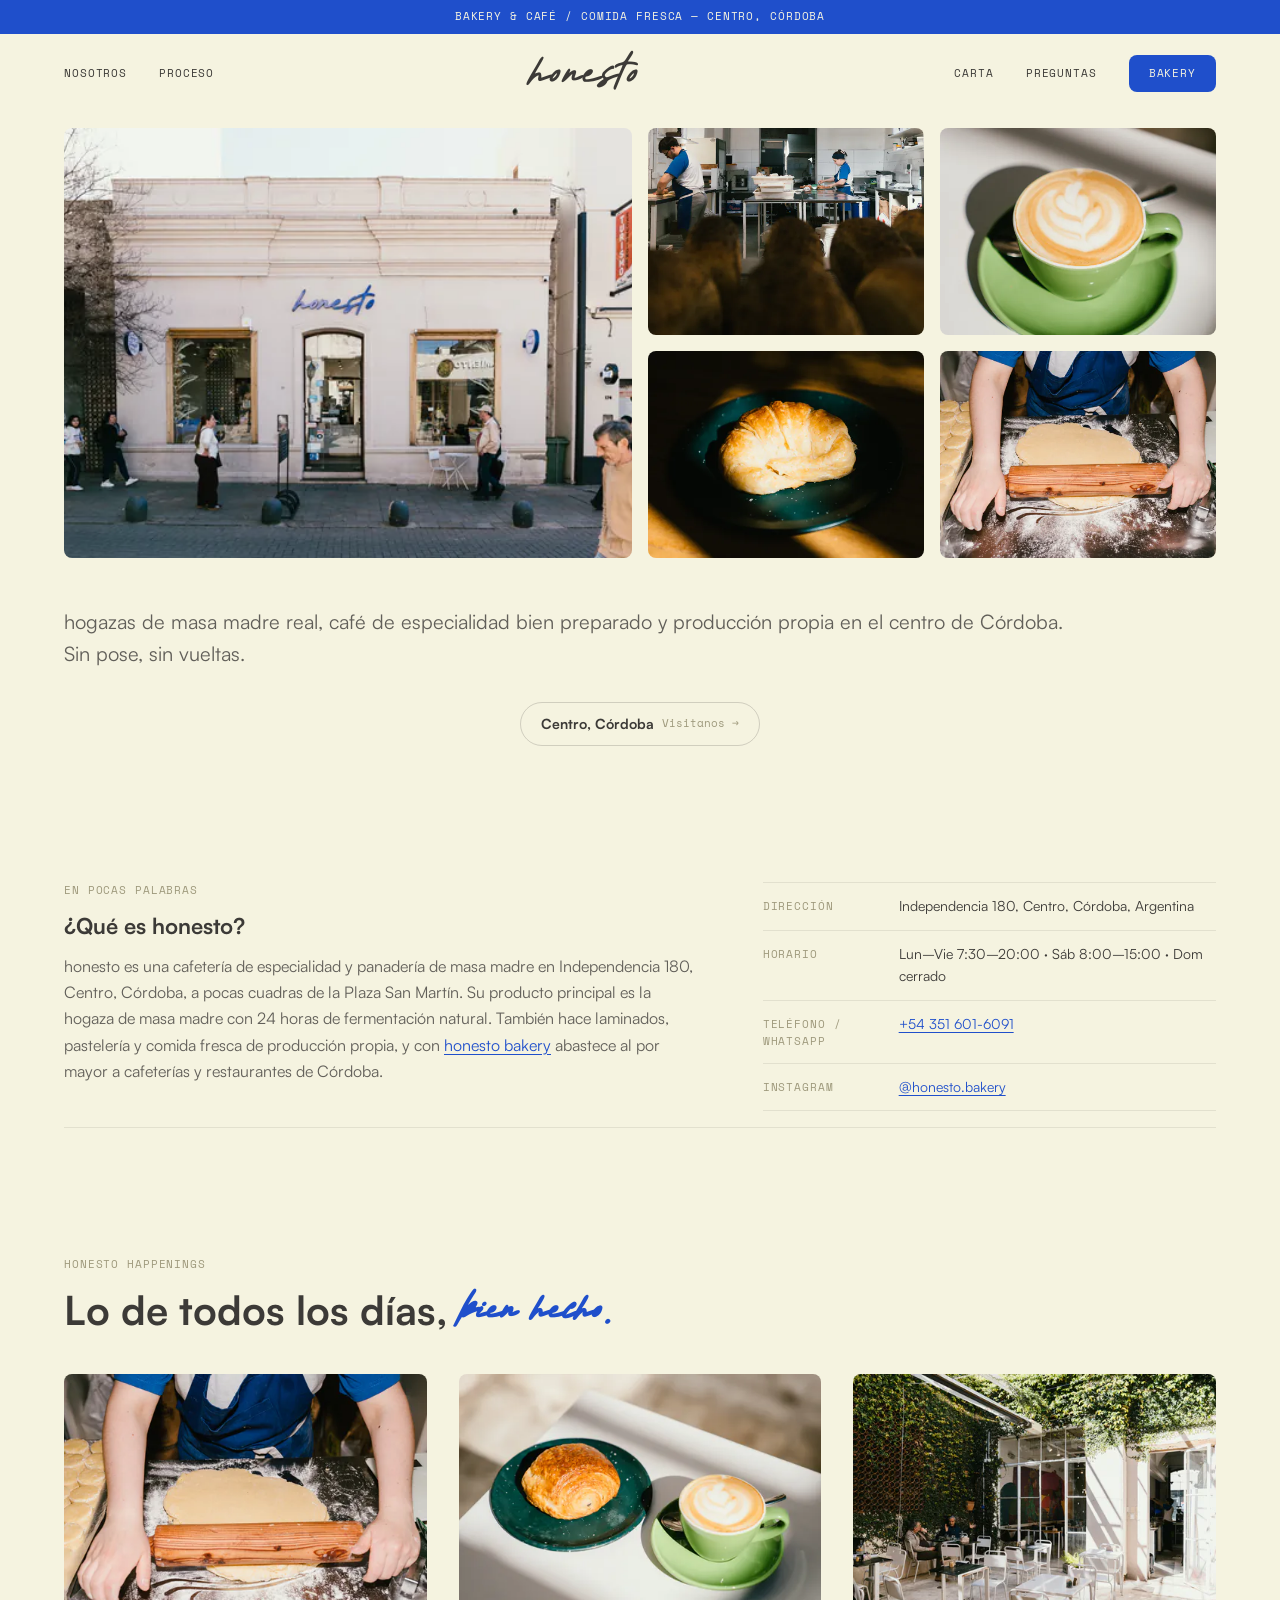
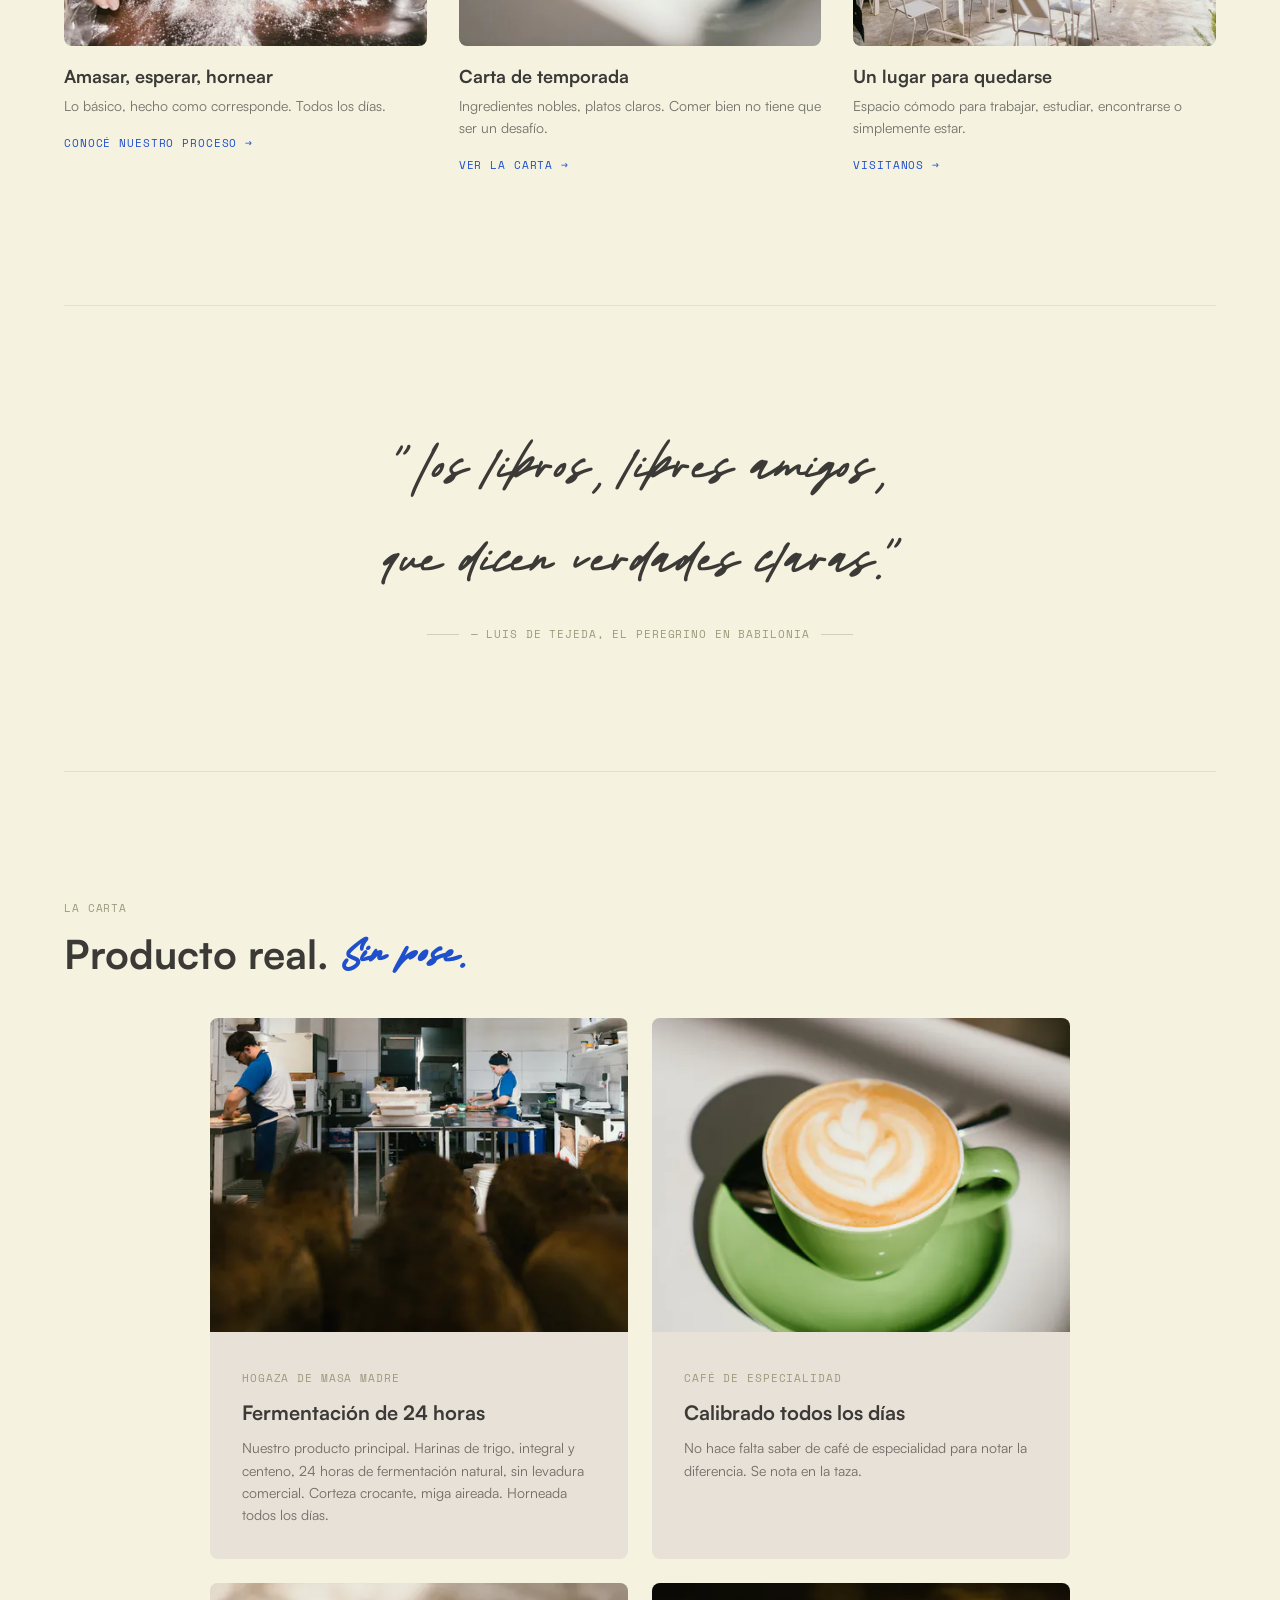
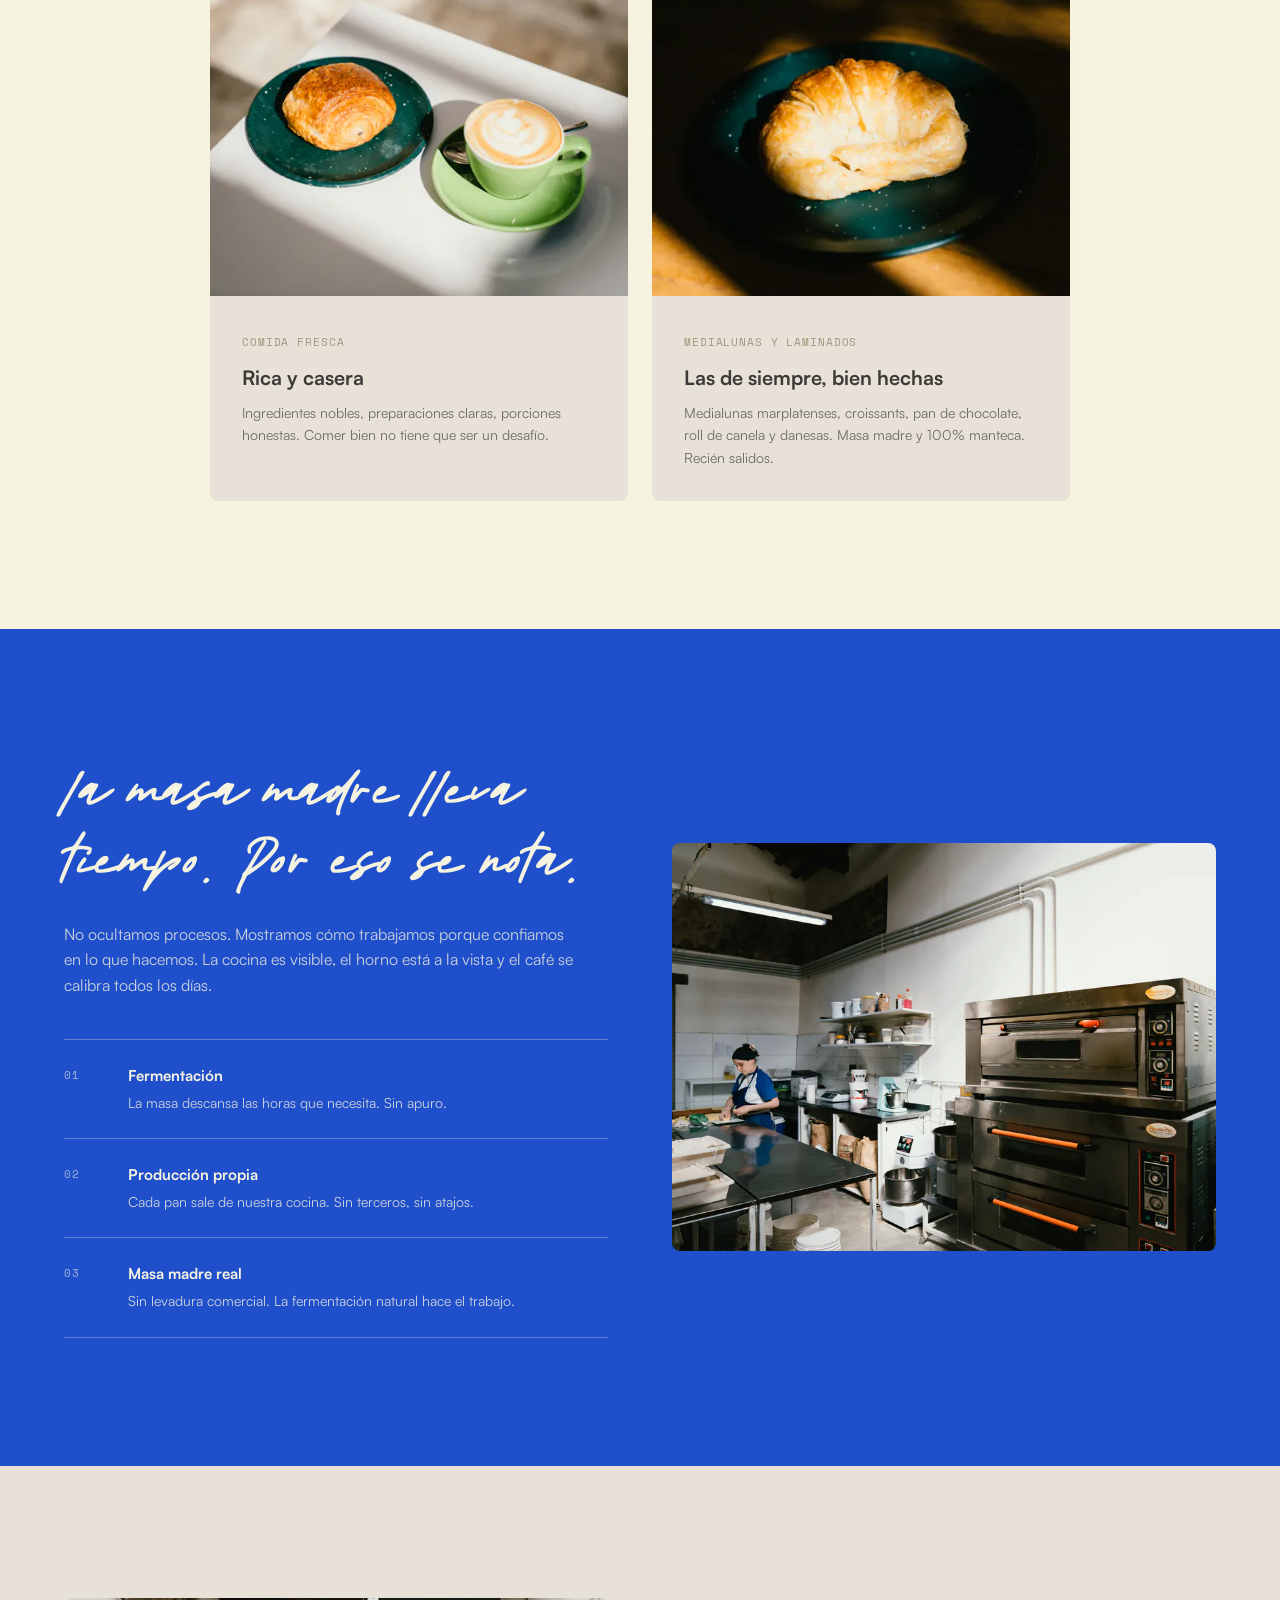
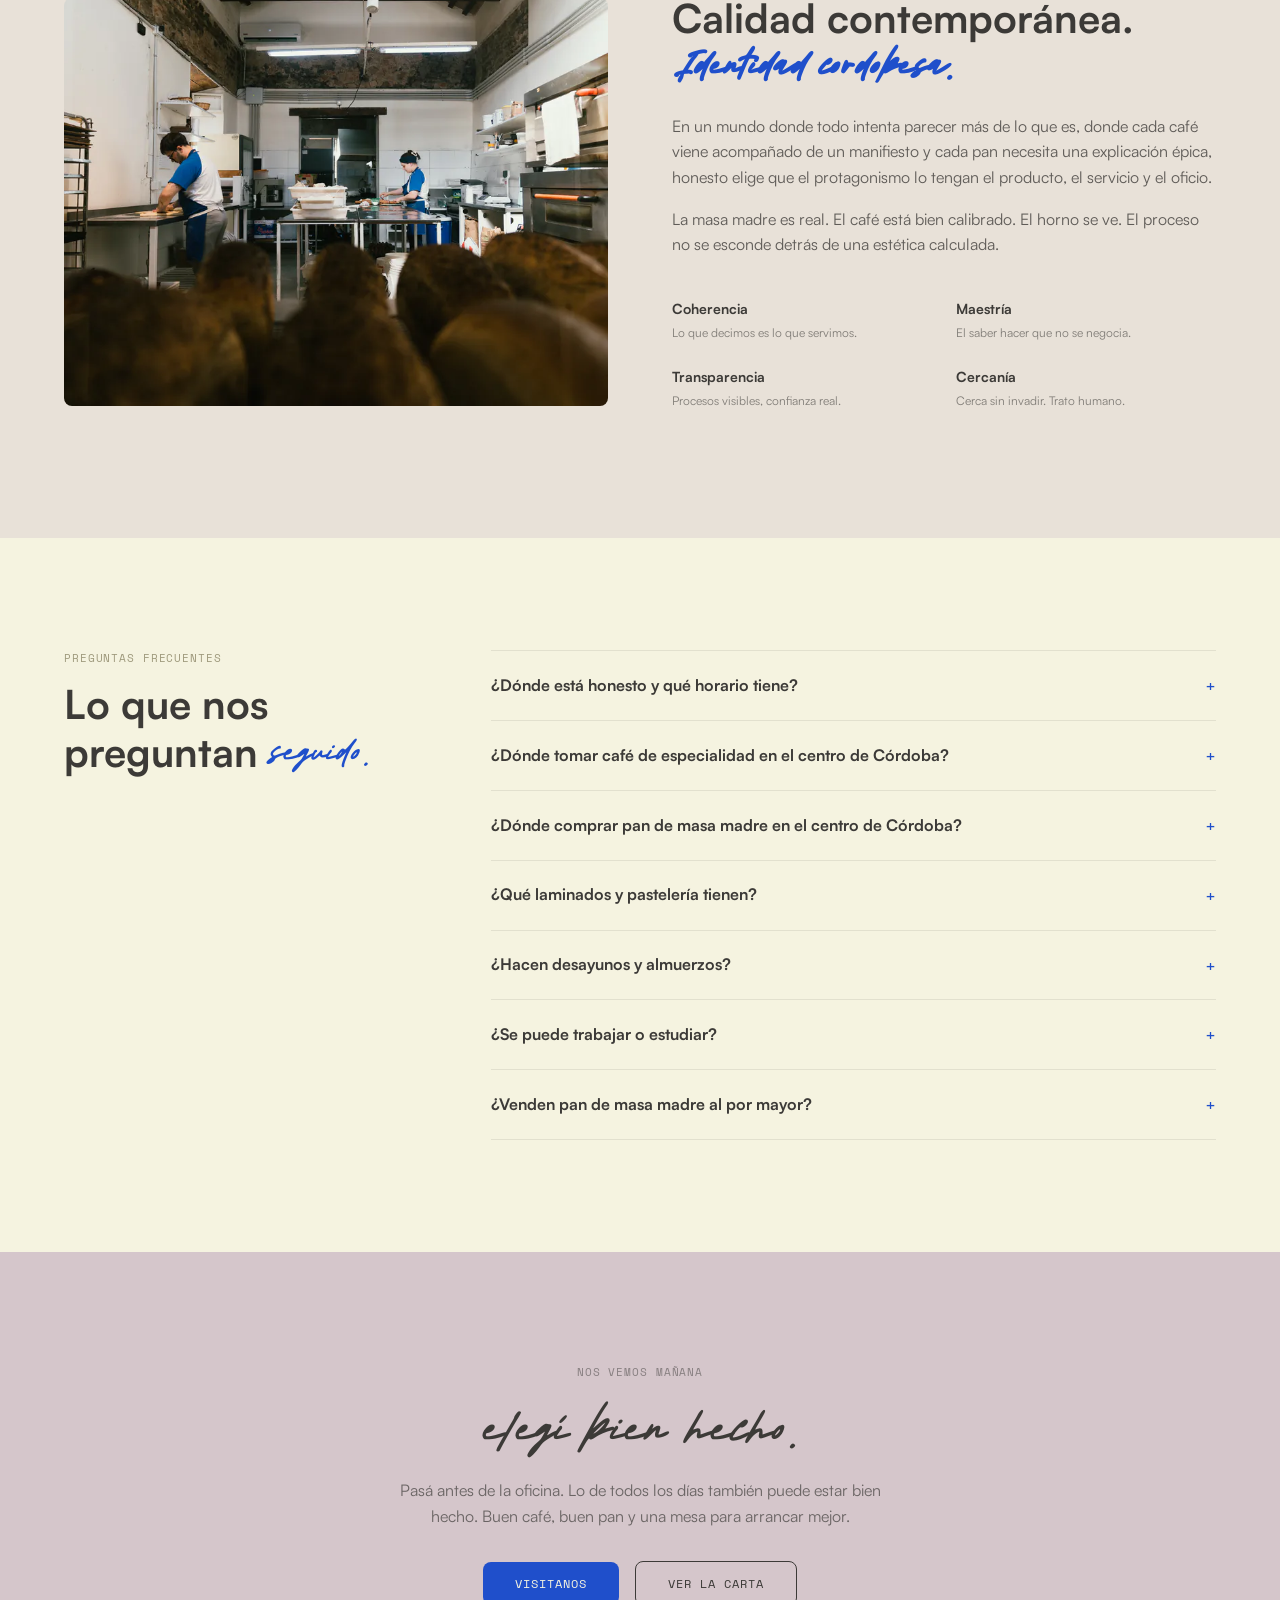
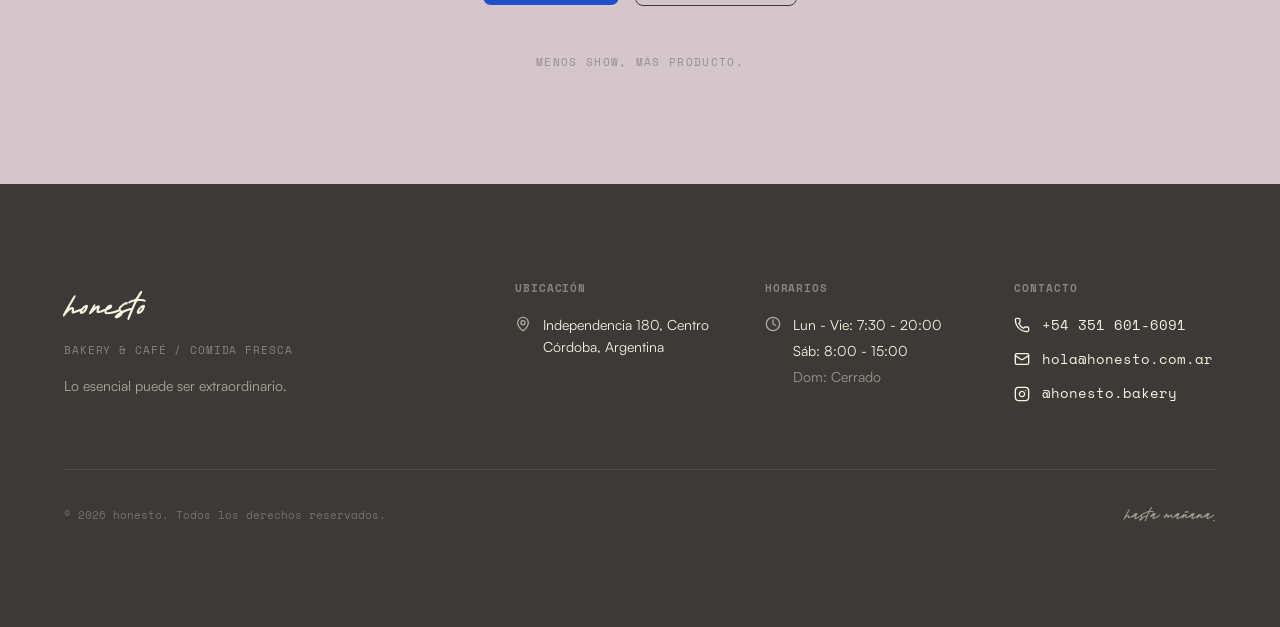
==== index.html @ be6db0b5 "Confirmed product facts: unproofed frozen items, whole budines, gluten note Frozen packs are describ" ====
<!DOCTYPE html>
<html lang="es-AR">
<head>
  <meta charset="utf-8">
  <meta name="viewport" content="width=device-width, initial-scale=1">
  <title>honesto | Café de especialidad y pan de masa madre — Centro, Córdoba</title>
  <meta name="description" content="Café de especialidad y hogazas de masa madre de 24 horas en Independencia 180, Centro, Córdoba. Laminados, pastelería, comida fresca. Lun–Vie 7:30–20, Sáb 8–15.">
  <meta name="robots" content="index, follow, max-image-preview:large, max-snippet:-1">
  <meta name="theme-color" content="#F4F2E7">
  <meta name="geo.region" content="AR-X">
  <meta name="geo.placename" content="Córdoba, Argentina">
  <meta name="geo.position" content="-31.4180;-64.1850">
  <meta name="ICBM" content="-31.4180, -64.1850">
  <link rel="canonical" href="https://honesto.com.ar/">

  <!-- Icons -->
  <link rel="icon" type="image/png" sizes="32x32" href="assets/icons/favicon-32.png">
  <link rel="icon" type="image/png" sizes="192x192" href="assets/icons/icon-192.png">
  <link rel="apple-touch-icon" sizes="180x180" href="assets/icons/apple-touch-icon.png">

  <!-- Open Graph -->
  <meta property="og:type" content="website">
  <meta property="og:title" content="honesto | Café de especialidad y pan de masa madre — Centro, Córdoba">
  <meta property="og:description" content="Café de especialidad y hogazas de masa madre en Independencia 180, centro de Córdoba. Producción propia, sin pose.">
  <meta property="og:url" content="https://honesto.com.ar/">
  <meta property="og:image" content="https://honesto.com.ar/assets/images/og-honesto.jpg">
  <meta property="og:image:width" content="1200">
  <meta property="og:image:height" content="630">
  <meta property="og:image:alt" content="Fachada de honesto en Independencia 180, centro de Córdoba">
  <meta property="og:locale" content="es_AR">
  <meta property="og:site_name" content="honesto">

  <!-- Twitter Card -->
  <meta name="twitter:card" content="summary_large_image">
  <meta name="twitter:title" content="honesto | Café de especialidad y pan de masa madre — Centro, Córdoba">
  <meta name="twitter:description" content="Café de especialidad y hogazas de masa madre en Independencia 180, centro de Córdoba. Producción propia, sin pose.">
  <meta name="twitter:image" content="https://honesto.com.ar/assets/images/og-honesto.jpg">

  <!-- Schema.org: Bakery + WebSite + FAQPage (SEO / GEO) -->
  <script type="application/ld+json">
  {
    "@context": "https://schema.org",
    "@graph": [
      {
        "@type": [
          "Bakery",
          "CafeOrCoffeeShop"
        ],
        "@id": "https://honesto.com.ar/#negocio",
        "name": "honesto",
        "alternateName": [
          "honesto bakery & café",
          "honesto bakery",
          "Honesto Obrador"
        ],
        "slogan": "Lo esencial puede ser extraordinario.",
        "description": "Café de especialidad y panadería de masa madre en el centro de Córdoba, Argentina. Hogazas con 24 horas de fermentación natural sin levadura comercial, café calibrado todos los días, laminados, pastelería y comida fresca de producción propia. Cocina y horno a la vista. Venta mayorista B2B para cafeterías y restaurantes a través de honesto bakery.",
        "url": "https://honesto.com.ar/",
        "email": "hola@honesto.com.ar",
        "telephone": "+543516016091",
        "logo": "https://honesto.com.ar/assets/logo/logo-full-dark.png",
        "image": [
          "https://honesto.com.ar/assets/images/og-honesto.jpg",
          "https://honesto.com.ar/assets/images/fachada-4x3.jpg",
          "https://honesto.com.ar/assets/images/fachada-1x1.jpg",
          "https://honesto.com.ar/assets/images/hogaza-1600.webp",
          "https://honesto.com.ar/assets/images/cafe-1600.webp"
        ],
        "address": {
          "@type": "PostalAddress",
          "streetAddress": "Independencia 180",
          "addressLocality": "Córdoba",
          "addressRegion": "Córdoba",
          "postalCode": "X5000",
          "addressCountry": "AR"
        },
        "geo": {
          "@type": "GeoCoordinates",
          "latitude": -31.41797,
          "longitude": -64.185
        },
        "hasMap": "https://www.google.com/maps/search/?api=1&query=Independencia+180%2C+C%C3%B3rdoba%2C+Argentina",
        "openingHoursSpecification": [
          {
            "@type": "OpeningHoursSpecification",
            "dayOfWeek": [
              "Monday",
              "Tuesday",
              "Wednesday",
              "Thursday",
              "Friday"
            ],
            "opens": "07:30",
            "closes": "20:00"
          },
          {
            "@type": "OpeningHoursSpecification",
            "dayOfWeek": "Saturday",
            "opens": "08:00",
            "closes": "15:00"
          }
        ],
        "servesCuisine": [
          "Café de especialidad",
          "Pan de masa madre",
          "Laminados y pastelería",
          "Desayunos y almuerzos"
        ],
        "priceRange": "$$",
        "currenciesAccepted": "ARS",
        "areaServed": {
          "@type": "City",
          "name": "Córdoba",
          "sameAs": "https://es.wikipedia.org/wiki/C%C3%B3rdoba_(Argentina)"
        },
        "knowsAbout": [
          "Hogaza de masa madre",
          "Fermentación natural de 24 horas",
          "Café de especialidad",
          "Laminados de manteca",
          "Croissants y medialunas congelados para hornear",
          "Panadería artesanal",
          "Venta mayorista para cafeterías"
        ],
        "hasMenu": {
          "@type": "Menu",
          "@id": "https://honesto.com.ar/#carta",
          "name": "Carta de honesto",
          "inLanguage": "es-AR",
          "hasMenuSection": [
            {
              "@type": "MenuSection",
              "name": "Panadería de masa madre",
              "hasMenuItem": [
                {
                  "@type": "MenuItem",
                  "name": "Hogaza de masa madre",
                  "description": "Nuestro producto principal. Pan 100% masa madre con harinas de trigo, integral y centeno, 24 horas de fermentación natural, sin levadura comercial. Corteza crocante, miga aireada. Pieza de 1 kg aproximado."
                },
                {
                  "@type": "MenuItem",
                  "name": "Pan de molde de masa madre",
                  "description": "Blanco o semillado con mix de semillas y avena. Harinas de trigo e integral, miga suave. Pieza de 1 kg aproximado."
                },
                {
                  "@type": "MenuItem",
                  "name": "Baguetín",
                  "description": "Pan de masa madre de 400 g, corteza crocante y miga tierna."
                }
              ]
            },
            {
              "@type": "MenuSection",
              "name": "Laminados de manteca",
              "hasMenuItem": [
                {
                  "@type": "MenuItem",
                  "name": "Medialunas",
                  "description": "Medialunas de manteca y masa madre estilo marplatense, recién salidas."
                },
                {
                  "@type": "MenuItem",
                  "name": "Croissant",
                  "description": "Laminado estilo francés de masa madre y 100% manteca."
                },
                {
                  "@type": "MenuItem",
                  "name": "Pan de chocolate",
                  "description": "Masa hojaldrada de masa madre rellena de chocolate semiamargo."
                },
                {
                  "@type": "MenuItem",
                  "name": "Roll de canela, danesas y pepa de membrillo",
                  "description": "Roll de manteca de canela y azúcar morena; danesa con pastelera o con crumble de manzana; pepa de membrillo en masa laminada."
                }
              ]
            },
            {
              "@type": "MenuSection",
              "name": "Pastelería",
              "hasMenuItem": [
                {
                  "@type": "MenuItem",
                  "name": "Alfajor de chocolate y frutos rojos",
                  "description": "Bañado en chocolate, relleno de dulce de leche con corazón de frutos rojos."
                },
                {
                  "@type": "MenuItem",
                  "name": "Budines",
                  "description": "Zanahoria, limón con frutos rojos, banana y chocolate."
                },
                {
                  "@type": "MenuItem",
                  "name": "Cookies",
                  "description": "Avena, naranja y almendras (receta sin gluten, posible contaminación cruzada) y clásica con chips de chocolate."
                }
              ]
            },
            {
              "@type": "MenuSection",
              "name": "Café de especialidad",
              "hasMenuItem": [
                {
                  "@type": "MenuItem",
                  "name": "Café de especialidad",
                  "description": "Calibrado todos los días para que salga igual de bien en cada taza."
                }
              ]
            },
            {
              "@type": "MenuSection",
              "name": "Comida fresca",
              "hasMenuItem": [
                {
                  "@type": "MenuItem",
                  "name": "Desayunos y almuerzos",
                  "description": "Ingredientes nobles, preparaciones claras, porciones honestas. Producción propia."
                }
              ]
            }
          ]
        },
        "makesOffer": {
          "@type": "Offer",
          "@id": "https://honesto.com.ar/bakery.html#oferta",
          "name": "Venta mayorista B2B: pan de masa madre, laminados, pastelería y congelados para cafeterías",
          "description": "honesto bakery (Honesto Obrador) abastece a cafeterías, restaurantes, hoteles y tiendas de Córdoba con hogazas y panes de molde de masa madre, laminados de manteca, pastelería y piezas congeladas sin fermentar para leudar y hornear en el negocio, en packs de 10. Carta con precios en menu.fu.do/independencia180/qr-menu.",
          "url": "https://honesto.com.ar/bakery.html",
          "availability": "https://schema.org/InStock",
          "businessFunction": "http://purl.org/goodrelations/v1#Sell",
          "eligibleCustomerType": "http://purl.org/goodrelations/v1#Business",
          "areaServed": {
            "@type": "City",
            "name": "Córdoba"
          }
        },
        "contactPoint": [
          {
            "@type": "ContactPoint",
            "telephone": "+543516016091",
            "contactType": "customer service",
            "availableLanguage": "es"
          },
          {
            "@type": "ContactPoint",
            "telephone": "+543516016091",
            "contactType": "sales",
            "name": "honesto bakery — pedidos mayoristas",
            "url": "https://honesto.com.ar/bakery.html",
            "availableLanguage": "es"
          }
        ],
        "sameAs": [
          "https://instagram.com/honesto.bakery"
        ],
        "menu": "https://honesto.com.ar/#carta",
        "department": {
          "@type": "Bakery",
          "@id": "https://honesto.com.ar/bakery.html#unidad",
          "name": "honesto bakery",
          "alternateName": [
            "honesto bakery mayorista",
            "Honesto Obrador"
          ],
          "description": "Unidad de producción mayorista B2B de honesto: hogazas de masa madre, laminados de manteca y pastelería para cafeterías, restaurantes, hoteles y tiendas de Córdoba.",
          "url": "https://honesto.com.ar/bakery.html",
          "telephone": "+543516016091",
          "email": "hola@honesto.com.ar",
          "address": {
            "@type": "PostalAddress",
            "streetAddress": "Independencia 180",
            "addressLocality": "Córdoba",
            "addressRegion": "Córdoba",
            "postalCode": "X5000",
            "addressCountry": "AR"
          },
          "parentOrganization": {
            "@id": "https://honesto.com.ar/#negocio"
          },
          "menu": "https://menu.fu.do/independencia180/qr-menu"
        }
      },
      {
        "@type": "WebSite",
        "@id": "https://honesto.com.ar/#sitio",
        "url": "https://honesto.com.ar/",
        "name": "honesto",
        "inLanguage": "es-AR",
        "publisher": {
          "@id": "https://honesto.com.ar/#negocio"
        }
      },
      {
        "@type": "WebPage",
        "@id": "https://honesto.com.ar/#pagina",
        "url": "https://honesto.com.ar/",
        "name": "honesto | Café de especialidad y pan de masa madre — Centro, Córdoba",
        "isPartOf": {
          "@id": "https://honesto.com.ar/#sitio"
        },
        "about": {
          "@id": "https://honesto.com.ar/#negocio"
        },
        "inLanguage": "es-AR",
        "primaryImageOfPage": "https://honesto.com.ar/assets/images/fachada-1600.webp",
        "description": "Café de especialidad y hogazas de masa madre de 24 horas en Independencia 180, Centro, Córdoba. Laminados, pastelería, comida fresca. Lun–Vie 7:30–20, Sáb 8–15.",
        "keywords": "café de especialidad Córdoba centro, pan de masa madre Córdoba, hogaza de masa madre, panadería artesanal centro de Córdoba, cafetería Independencia 180, desayuno centro Córdoba, panadería mayorista Córdoba",
        "speakable": {
          "@type": "SpeakableSpecification",
          "cssSelector": [
            ".resumen__text",
            ".hero-mosaic__text h1",
            ".faq__list"
          ]
        },
        "dateModified": "2026-09-18"
      },
      {
        "@type": "FAQPage",
        "@id": "https://honesto.com.ar/#preguntas",
        "isPartOf": {
          "@id": "https://honesto.com.ar/#pagina"
        },
        "mainEntity": [
          {
            "@type": "Question",
            "name": "¿Dónde está honesto y qué horario tiene?",
            "acceptedAnswer": {
              "@type": "Answer",
              "text": "honesto está en Independencia 180, Centro, Córdoba, Argentina, a pocas cuadras de la Plaza San Martín. Abre de lunes a viernes de 7:30 a 20:00 y los sábados de 8:00 a 15:00. Los domingos está cerrado. Teléfono: +54 351 601-6091."
            }
          },
          {
            "@type": "Question",
            "name": "¿Dónde tomar café de especialidad en el centro de Córdoba?",
            "acceptedAnswer": {
              "@type": "Answer",
              "text": "En honesto, Independencia 180. Trabajamos con café de especialidad y lo calibramos todos los días para que salga igual de bien en cada taza. No hace falta saber de café para notar la diferencia."
            }
          },
          {
            "@type": "Question",
            "name": "¿Dónde comprar pan de masa madre en el centro de Córdoba?",
            "acceptedAnswer": {
              "@type": "Answer",
              "text": "En honesto, Independencia 180. Nuestro producto principal es la hogaza de masa madre: 24 horas de fermentación natural, sin levadura comercial, horneada todos los días en el local. Corteza firme, miga abierta y sabor real."
            }
          },
          {
            "@type": "Question",
            "name": "¿Qué laminados y pastelería tienen?",
            "acceptedAnswer": {
              "@type": "Answer",
              "text": "Medialunas de manteca estilo marplatense, croissants, pan de chocolate, roll de canela, danesas con pastelera o crumble de manzana y pepa de membrillo, todo laminado con masa madre y 100% manteca. En pastelería: alfajor de chocolate y frutos rojos, budines de zanahoria, limón y frutos rojos o banana y chocolate, y cookies (una de avena y naranja con receta sin gluten, con posible contaminación cruzada, no apta para celíacos). Todo de producción propia, horneado el mismo día."
            }
          },
          {
            "@type": "Question",
            "name": "¿Hacen desayunos y almuerzos?",
            "acceptedAnswer": {
              "@type": "Answer",
              "text": "Sí. honesto abre a las 7:30 de lunes a viernes con medialunas recién horneadas, pan de masa madre y café de especialidad. Al mediodía hay comida fresca de producción propia, para comer ahí o llevar."
            }
          },
          {
            "@type": "Question",
            "name": "¿Se puede trabajar o estudiar en honesto?",
            "acceptedAnswer": {
              "@type": "Answer",
              "text": "Sí. Es un espacio cómodo y luminoso en el centro de Córdoba, pensado para quedarse: trabajar, estudiar, reunirse o simplemente estar un rato."
            }
          },
          {
            "@type": "Question",
            "name": "¿Venden pan de masa madre al por mayor para cafeterías y restaurantes?",
            "acceptedAnswer": {
              "@type": "Answer",
              "text": "Sí. honesto bakery es la unidad mayorista de honesto: hogazas y panes de molde de masa madre, laminados de manteca, pastelería y congelados para hornear en packs de 10, para cafeterías, restaurantes, hoteles y tiendas de Córdoba. Carta con precios en menu.fu.do/independencia180/qr-menu; pedidos por WhatsApp al +54 351 601-6091 o registrando el negocio en honesto.com.ar/bakery.html."
            }
          }
        ]
      }
    ]
  }
  </script>

  <link rel="preload" as="image" href="assets/images/fachada-1200.webp" imagesrcset="assets/images/fachada-480.webp 480w, assets/images/fachada-800.webp 800w, assets/images/fachada-1200.webp 1200w, assets/images/fachada-1600.webp 1600w" imagesizes="(min-width: 1024px) 576px, (min-width: 768px) 50vw, calc(100vw - 48px)" type="image/webp">
  <link rel="stylesheet" href="css/main.css">
</head>
<body>

<a class="skip-link" href="#main">Ir al contenido</a>

<!-- HEADER -->
<header class="lp-header">
  <div class="topbar">
    <p>Bakery &amp; Café / Comida Fresca — Centro, Córdoba</p>
  </div>
  <nav class="mainnav" aria-label="Navegación principal">
    <div class="mainnav__links">
      <a href="#nosotros">Nosotros</a>
      <a href="#proceso">Proceso</a>
    </div>
    <a class="mainnav__brand" href="/">honesto</a>
    <div class="mainnav__links">
      <a href="#carta">Carta</a>
      <a href="#preguntas">Preguntas</a>
      <a class="mainnav__cta" href="bakery.html">Bakery</a>
    </div>
    <button class="mainnav__toggle" aria-label="Abrir menú" aria-expanded="false" aria-controls="mobile-menu">
      <svg xmlns="http://www.w3.org/2000/svg" width="24" height="24" viewBox="0 0 24 24" fill="none" stroke="currentColor" stroke-width="2" stroke-linecap="round" stroke-linejoin="round" aria-hidden="true">
        <path d="M4 5h16"/><path d="M4 12h16"/><path d="M4 19h16"/>
      </svg>
    </button>
  </nav>
  <nav class="mobile-menu" id="mobile-menu" aria-label="Menú móvil">
    <a href="#nosotros">Nosotros</a>
    <a href="#proceso">Proceso</a>
    <a href="#carta">Carta</a>
    <a href="#preguntas">Preguntas</a>
    <a href="bakery.html">Bakery</a>
  </nav>
</header>

<!-- MAIN -->
<main id="main">

  <!-- HERO -->
  <section class="hero-mosaic">
    <div class="hero-mosaic__inner">
      <div class="hero-mosaic__grid">
        <div class="hero-mosaic__main">
          <img src="assets/images/fachada-1200.webp" srcset="assets/images/fachada-480.webp 480w, assets/images/fachada-800.webp 800w, assets/images/fachada-1200.webp 1200w, assets/images/fachada-1600.webp 1600w" sizes="(min-width: 1024px) 576px, (min-width: 768px) 50vw, calc(100vw - 48px)" alt="Fachada de honesto en Independencia 180, centro de Córdoba: casona con el cartel pintado y gente pasando por la vereda" width="1200" height="900" fetchpriority="high">
        </div>
        <div class="hero-mosaic__cell">
          <img src="assets/images/hogaza-800.webp" srcset="assets/images/hogaza-480.webp 480w, assets/images/hogaza-800.webp 800w, assets/images/hogaza-1200.webp 1200w, assets/images/hogaza-1600.webp 1600w" sizes="(min-width: 1024px) 272px, (min-width: 768px) 25vw, 50vw" alt="Hogazas de masa madre recién horneadas en el carro, con el equipo trabajando al fondo" width="800" height="600" loading="lazy" decoding="async">
        </div>
        <div class="hero-mosaic__cell">
          <img src="assets/images/cafe-800.webp" srcset="assets/images/cafe-480.webp 480w, assets/images/cafe-800.webp 800w, assets/images/cafe-1200.webp 1200w, assets/images/cafe-1600.webp 1600w" sizes="(min-width: 1024px) 272px, (min-width: 768px) 25vw, 50vw" alt="Café de especialidad con leche y arte latte en taza verde" width="800" height="600" loading="lazy" decoding="async">
        </div>
        <div class="hero-mosaic__cell">
          <img src="assets/images/medialuna-800.webp" srcset="assets/images/medialuna-480.webp 480w, assets/images/medialuna-800.webp 800w, assets/images/medialuna-1200.webp 1200w, assets/images/medialuna-1600.webp 1600w" sizes="(min-width: 1024px) 272px, (min-width: 768px) 25vw, 50vw" alt="Medialuna hojaldrada en plato, con luz natural de la mañana" width="800" height="600" loading="lazy" decoding="async">
        </div>
        <div class="hero-mosaic__cell">
          <img src="assets/images/manos-800.webp" srcset="assets/images/manos-480.webp 480w, assets/images/manos-800.webp 800w, assets/images/manos-1200.webp 1200w, assets/images/manos-1600.webp 1600w" sizes="(min-width: 1024px) 272px, (min-width: 768px) 25vw, 50vw" alt="Manos estirando masa con palo de amasar sobre la mesada enharinada" width="800" height="600" loading="lazy" decoding="async">
        </div>
      </div>
      <div class="hero-mosaic__text">
        <h1>hogazas de masa madre real, café de especialidad bien preparado y producción propia en el centro de Córdoba. Sin pose, sin vueltas.</h1>
      </div>
      <div class="hero-mosaic__cta">
        <a href="#contacto">
          <span class="cta-label">Centro, Córdoba</span>
          <span class="cta-sub">Visitanos →</span>
        </a>
      </div>
    </div>
  </section>

  <!-- EN POCAS PALABRAS (resumen extraíble) -->
  <section class="resumen" id="resumen" aria-labelledby="resumen-title">
    <div class="resumen__inner">
      <div>
        <p class="section-eyebrow">En pocas palabras</p>
        <h2 class="resumen__title" id="resumen-title">¿Qué es honesto?</h2>
        <p class="resumen__text">honesto es una cafetería de especialidad y panadería de masa madre en Independencia 180, Centro, Córdoba, a pocas cuadras de la Plaza San Martín. Su producto principal es la hogaza de masa madre con 24 horas de fermentación natural. También hace laminados, pastelería y comida fresca de producción propia, y con <a href="bakery.html">honesto bakery</a> abastece al por mayor a cafeterías y restaurantes de Córdoba.</p>
      </div>
      <dl class="resumen__facts">
        <div><dt>Dirección</dt><dd>Independencia 180, Centro, Córdoba, Argentina</dd></div>
        <div><dt>Horario</dt><dd>Lun–Vie 7:30–20:00 · Sáb 8:00–15:00 · Dom cerrado</dd></div>
        <div><dt>Teléfono / WhatsApp</dt><dd><a href="tel:+543516016091">+54 351 601-6091</a></dd></div>
        <div><dt>Instagram</dt><dd><a href="https://instagram.com/honesto.bakery" target="_blank" rel="noopener noreferrer">@honesto.bakery</a></dd></div>
      </dl>
    </div>
  </section>

  <!-- DIVIDER -->
  <div class="section-divider"><div class="section-divider__line"></div></div>

  <!-- HAPPENINGS -->
  <section class="happenings">
    <div class="happenings__inner">
      <p class="section-eyebrow">Honesto happenings</p>
      <h2 class="happenings__title">Lo de todos los días, <em>bien hecho.</em></h2>
      <div class="happenings__grid">
        <a class="hap-card" href="#proceso">
          <div class="hap-card__image">
            <img src="assets/images/manos-800.webp" srcset="assets/images/manos-480.webp 480w, assets/images/manos-800.webp 800w, assets/images/manos-1200.webp 1200w, assets/images/manos-1600.webp 1600w" sizes="(min-width: 1024px) 373px, (min-width: 768px) 33vw, calc(100vw - 48px)" alt="Panadera estirando masa con palo de amasar en la cocina de honesto" width="800" height="600" loading="lazy" decoding="async">
          </div>
          <div class="hap-card__body">
            <h3 class="hap-card__title">Amasar, esperar, hornear</h3>
            <p class="hap-card__desc">Lo básico, hecho como corresponde. Todos los días.</p>
            <span class="hap-card__link">Conocé nuestro proceso →</span>
          </div>
        </a>
        <a class="hap-card" href="#carta">
          <div class="hap-card__image">
            <img src="assets/images/desayuno-800.webp" srcset="assets/images/desayuno-480.webp 480w, assets/images/desayuno-800.webp 800w, assets/images/desayuno-1200.webp 1200w, assets/images/desayuno-1600.webp 1600w" sizes="(min-width: 1024px) 373px, (min-width: 768px) 33vw, calc(100vw - 48px)" alt="Medialuna de chocolate y café con leche en la mesa, desayuno en honesto" width="800" height="600" loading="lazy" decoding="async">
          </div>
          <div class="hap-card__body">
            <h3 class="hap-card__title">Carta de temporada</h3>
            <p class="hap-card__desc">Ingredientes nobles, platos claros. Comer bien no tiene que ser un desafío.</p>
            <span class="hap-card__link">Ver la carta →</span>
          </div>
        </a>
        <a class="hap-card" href="#contacto">
          <div class="hap-card__image">
            <img src="assets/images/patio-800.webp" srcset="assets/images/patio-480.webp 480w, assets/images/patio-800.webp 800w, assets/images/patio-1200.webp 1200w, assets/images/patio-1600.webp 1600w" sizes="(min-width: 1024px) 373px, (min-width: 768px) 33vw, calc(100vw - 48px)" alt="Patio de honesto con mesas blancas, plantas y clientes conversando" width="800" height="600" loading="lazy" decoding="async">
          </div>
          <div class="hap-card__body">
            <h3 class="hap-card__title">Un lugar para quedarse</h3>
            <p class="hap-card__desc">Espacio cómodo para trabajar, estudiar, encontrarse o simplemente estar.</p>
            <span class="hap-card__link">Visitanos →</span>
          </div>
        </a>
      </div>
    </div>
  </section>

  <!-- DIVIDER -->
  <div class="section-divider"><div class="section-divider__line"></div></div>

  <!-- QUOTE -->
  <section class="quote-section">
    <div class="quote-section__inner">
      <blockquote>
        <p>"Los libros, libres amigos,</p><br><p>que dicen verdades claras.”</p>
      </blockquote>
      <div class="quote-section__meta">
        <div class="quote-section__line"></div>
        <span class="quote-section__label">— Luis de Tejeda, El Peregrino en Babilonia</span>
        <div class="quote-section__line"></div>
      </div>
    </div>
  </section>

  <!-- DIVIDER -->
  <div class="section-divider"><div class="section-divider__line"></div></div>

  <!-- CARTA -->
  <section class="carta" id="carta">
    <div class="carta__inner">
      <p class="section-eyebrow">La carta</p>
      <h2 class="carta__title">Producto real. <em>Sin pose.</em></h2>
      <div class="carta__grid">
        <div class="product-card">
          <div class="product-card__image">
            <img src="assets/images/hogaza-800.webp" srcset="assets/images/hogaza-480.webp 480w, assets/images/hogaza-800.webp 800w, assets/images/hogaza-1200.webp 1200w, assets/images/hogaza-1600.webp 1600w" sizes="(min-width: 908px) 418px, (min-width: 768px) calc(50vw - 36px), calc(100vw - 48px)" alt="Hogazas de masa madre de honesto recién salidas del horno" width="800" height="600" loading="lazy" decoding="async">
          </div>
          <div class="product-card__body">
            <span class="product-card__label">Hogaza de Masa Madre</span>
            <h3 class="product-card__title">Fermentación de 24 horas</h3>
            <p class="product-card__desc">Nuestro producto principal. Harinas de trigo, integral y centeno, 24 horas de fermentación natural, sin levadura comercial. Corteza crocante, miga aireada. Horneada todos los días.</p>
          </div>
        </div>
        <div class="product-card">
          <div class="product-card__image">
            <img src="assets/images/cafe-800.webp" srcset="assets/images/cafe-480.webp 480w, assets/images/cafe-800.webp 800w, assets/images/cafe-1200.webp 1200w, assets/images/cafe-1600.webp 1600w" sizes="(min-width: 908px) 418px, (min-width: 768px) calc(50vw - 36px), calc(100vw - 48px)" alt="Café de especialidad calibrado, servido en taza verde en honesto" width="800" height="600" loading="lazy" decoding="async">
          </div>
          <div class="product-card__body">
            <span class="product-card__label">Café de Especialidad</span>
            <h3 class="product-card__title">Calibrado todos los días</h3>
            <p class="product-card__desc">No hace falta saber de café de especialidad para notar la diferencia. Se nota en la taza.</p>
          </div>
        </div>
        <div class="product-card">
          <div class="product-card__image">
            <img src="assets/images/desayuno-800.webp" srcset="assets/images/desayuno-480.webp 480w, assets/images/desayuno-800.webp 800w, assets/images/desayuno-1200.webp 1200w, assets/images/desayuno-1600.webp 1600w" sizes="(min-width: 908px) 418px, (min-width: 768px) calc(50vw - 36px), calc(100vw - 48px)" alt="Medialuna de chocolate y café con leche sobre la mesa" width="800" height="600" loading="lazy" decoding="async">
          </div>
          <div class="product-card__body">
            <span class="product-card__label">Comida Fresca</span>
            <h3 class="product-card__title">Rica y casera</h3>
            <p class="product-card__desc">Ingredientes nobles, preparaciones claras, porciones honestas. Comer bien no tiene que ser un desafío.</p>
          </div>
        </div>
        <div class="product-card">
          <div class="product-card__image">
            <img src="assets/images/medialuna-800.webp" srcset="assets/images/medialuna-480.webp 480w, assets/images/medialuna-800.webp 800w, assets/images/medialuna-1200.webp 1200w, assets/images/medialuna-1600.webp 1600w" sizes="(min-width: 908px) 418px, (min-width: 768px) calc(50vw - 36px), calc(100vw - 48px)" alt="Medialuna dorada y hojaldrada recién horneada, en plato" width="800" height="600" loading="lazy" decoding="async">
          </div>
          <div class="product-card__body">
            <span class="product-card__label">Medialunas y Laminados</span>
            <h3 class="product-card__title">Las de siempre, bien hechas</h3>
            <p class="product-card__desc">Medialunas marplatenses, croissants, pan de chocolate, roll de canela y danesas. Masa madre y 100% manteca. Recién salidos.</p>
          </div>
        </div>
      </div>
    </div>
  </section>

  <!-- PROCESO -->
  <section class="proceso-section" id="proceso">
    <div class="proceso-section__inner">
      <div class="proceso-section__grid">
        <div class="proceso-section__copy">
          <h2>la masa madre lleva tiempo. Por eso se nota.</h2>
          <p class="proceso-section__lead">No ocultamos procesos. Mostramos cómo trabajamos porque confiamos en lo que hacemos. La cocina es visible, el horno está a la vista y el café se calibra todos los días.</p>
          <ul class="proceso-steps">
            <li class="proceso-step">
              <span class="proceso-step__num">01</span>
              <div>
                <strong>Fermentación</strong>
                <p>La masa descansa las horas que necesita. Sin apuro.</p>
              </div>
            </li>
            <li class="proceso-step">
              <span class="proceso-step__num">02</span>
              <div>
                <strong>Producción propia</strong>
                <p>Cada pan sale de nuestra cocina. Sin terceros, sin atajos.</p>
              </div>
            </li>
            <li class="proceso-step">
              <span class="proceso-step__num">03</span>
              <div>
                <strong>Masa madre real</strong>
                <p>Sin levadura comercial. La fermentación natural hace el trabajo.</p>
              </div>
            </li>
          </ul>
        </div>
        <div class="proceso-section__image">
          <img src="assets/images/horno-800.webp" srcset="assets/images/horno-480.webp 480w, assets/images/horno-800.webp 800w, assets/images/horno-1200.webp 1200w, assets/images/horno-1600.webp 1600w" sizes="(min-width: 1024px) 544px, calc(100vw - 48px)" alt="Panadera trabajando junto a los hornos de la cocina de honesto" width="800" height="600" loading="lazy" decoding="async">
        </div>
      </div>
    </div>
  </section>

  <!-- NOSOTROS -->
  <section class="nosotros" id="nosotros">
    <div class="nosotros__inner">
      <div class="nosotros__grid">
        <div class="nosotros__image">
          <img src="assets/images/hero-local-800.webp" srcset="assets/images/hero-local-480.webp 480w, assets/images/hero-local-800.webp 800w, assets/images/hero-local-1200.webp 1200w, assets/images/hero-local-1600.webp 1600w" sizes="(min-width: 1024px) 544px, calc(100vw - 48px)" alt="Cocina de honesto a la vista: hogazas adelante y el equipo trabajando al fondo" width="800" height="600" loading="lazy" decoding="async">
        </div>
        <div class="nosotros__copy">
          <h2>Calidad contemporánea. <em>Identidad cordobesa.</em></h2>
          <p>En un mundo donde todo intenta parecer más de lo que es, donde cada café viene acompañado de un manifiesto y cada pan necesita una explicación épica, honesto elige que el protagonismo lo tengan el producto, el servicio y el oficio.</p>
          <p>La masa madre es real. El café está bien calibrado. El horno se ve. El proceso no se esconde detrás de una estética calculada.</p>
          <div class="nosotros__values">
            <div class="value-item">
              <h3>Coherencia</h3>
              <p>Lo que decimos es lo que servimos.</p>
            </div>
            <div class="value-item">
              <h3>Maestría</h3>
              <p>El saber hacer que no se negocia.</p>
            </div>
            <div class="value-item">
              <h3>Transparencia</h3>
              <p>Procesos visibles, confianza real.</p>
            </div>
            <div class="value-item">
              <h3>Cercanía</h3>
              <p>Cerca sin invadir. Trato humano.</p>
            </div>
          </div>
        </div>
      </div>
    </div>
  </section>

  <!-- PREGUNTAS FRECUENTES -->
  <section class="faq" id="preguntas" aria-labelledby="faq-title">
    <div class="faq__inner">
      <div class="faq__head">
        <p class="section-eyebrow">Preguntas frecuentes</p>
        <h2 class="faq__title" id="faq-title">Lo que nos preguntan <em>seguido.</em></h2>
      </div>
      <div class="faq__list">
        <details class="faq__item">
          <summary>¿Dónde está honesto y qué horario tiene?</summary>
          <p>Estamos en Independencia 180, Centro, Córdoba, a pocas cuadras de la Plaza San Martín. Abrimos de lunes a viernes de 7:30 a 20:00 y los sábados de 8:00 a 15:00. Los domingos cerramos. Teléfono: <a href="tel:+543516016091">+54 351 601-6091</a>.</p>
        </details>
        <details class="faq__item">
          <summary>¿Dónde tomar café de especialidad en el centro de Córdoba?</summary>
          <p>Acá, en Independencia 180. Trabajamos con café de especialidad y lo calibramos todos los días para que salga igual de bien en cada taza. No hace falta saber de café para notar la diferencia.</p>
        </details>
        <details class="faq__item">
          <summary>¿Dónde comprar pan de masa madre en el centro de Córdoba?</summary>
          <p>Acá, en Independencia 180. Nuestro producto principal es la hogaza de masa madre: 24 horas de fermentación natural, sin levadura comercial, horneada todos los días en el local. Corteza firme, miga abierta y sabor real.</p>
        </details>
        <details class="faq__item">
          <summary>¿Qué laminados y pastelería tienen?</summary>
          <p>Medialunas de manteca estilo marplatense, croissants, pan de chocolate, roll de canela, danesas y pepa de membrillo, todo laminado con masa madre y 100% manteca. En pastelería: alfajor de chocolate y frutos rojos, budines y cookies, una de ellas con receta sin gluten (con posible contaminación cruzada, no apta para celíacos). Producción propia, horneado el mismo día.</p>
        </details>
        <details class="faq__item">
          <summary>¿Hacen desayunos y almuerzos?</summary>
          <p>Sí. Abrimos a las 7:30 con medialunas recién horneadas, pan de masa madre y café de especialidad. Al mediodía hay comida fresca de producción propia, para comer acá o llevar.</p>
        </details>
        <details class="faq__item">
          <summary>¿Se puede trabajar o estudiar?</summary>
          <p>Sí. Es un espacio cómodo y luminoso, pensado para quedarse: trabajar, estudiar, reunirse o simplemente estar un rato.</p>
        </details>
        <details class="faq__item">
          <summary>¿Venden pan de masa madre al por mayor?</summary>
          <p>Sí. <a href="bakery.html">honesto bakery</a> es nuestra unidad mayorista: hogazas y panes de molde de masa madre, laminados de manteca, pastelería y congelados para hornear en packs de 10, para cafeterías, restaurantes, hoteles y tiendas de Córdoba. Pedís por WhatsApp o registrás tu negocio.</p>
        </details>
      </div>
    </div>
  </section>

  <!-- CTA -->
  <section class="cta-section">
    <div class="cta-section__inner">
      <p class="cta-section__eyebrow">Nos vemos mañana</p>
      <h2>elegí bien hecho.</h2>
      <p class="cta-section__body">Pasá antes de la oficina. Lo de todos los días también puede estar bien hecho. Buen café, buen pan y una mesa para arrancar mejor.</p>
      <div class="cta-section__actions">
        <a class="btn-primary" href="#contacto">Visitanos</a>
        <a class="btn-outline-dark" href="#carta">Ver la carta</a>
      </div>
      <p class="cta-section__tagline">Menos show, más producto.</p>
    </div>
  </section>

</main>

<!-- FOOTER -->
<footer class="footer-v2" id="contacto">
  <div class="footer-v2__inner">
    <div class="footer-v2__grid">
      <div>
        <a class="footer-v2__brand" href="/">honesto</a>
        <p class="footer-v2__tagline">Bakery &amp; Café / Comida Fresca</p>
        <p class="footer-v2__desc">Lo esencial puede ser extraordinario.</p>
      </div>
      <div class="footer-v2__col">
        <h3>Ubicación</h3>
        <div class="footer-v2__location">
          <svg class="footer-v2__icon" xmlns="http://www.w3.org/2000/svg" width="16" height="16" viewBox="0 0 24 24" fill="none" stroke="currentColor" stroke-width="2" stroke-linecap="round" stroke-linejoin="round" aria-hidden="true">
            <path d="M20 10c0 4.993-5.539 10.193-7.399 11.799a1 1 0 0 1-1.202 0C9.539 20.193 4 14.993 4 10a8 8 0 0 1 16 0"/>
            <circle cx="12" cy="10" r="3"/>
          </svg>
          <address>
            <p>Independencia 180, Centro</p>
            <p class="footer-v2__col-sub">Córdoba, Argentina</p>
          </address>
        </div>
      </div>
      <div class="footer-v2__col">
        <h3>Horarios</h3>
        <div class="footer-v2__location">
          <svg class="footer-v2__icon" xmlns="http://www.w3.org/2000/svg" width="16" height="16" viewBox="0 0 24 24" fill="none" stroke="currentColor" stroke-width="2" stroke-linecap="round" stroke-linejoin="round" aria-hidden="true">
            <path d="M12 6v6l4 2"/>
            <circle cx="12" cy="12" r="10"/>
          </svg>
          <div class="footer-v2__hours">
            <p>Lun - Vie: <time datetime="07:30">7:30</time> - <time datetime="20:00">20:00</time></p>
            <p>Sáb: <time datetime="08:00">8:00</time> - <time datetime="15:00">15:00</time></p>
            <p class="muted">Dom: Cerrado</p>
          </div>
        </div>
      </div>
      <div class="footer-v2__col">
        <h3>Contacto</h3>
        <div class="footer-v2__contact">
          <a href="tel:+543516016091">
            <svg xmlns="http://www.w3.org/2000/svg" width="16" height="16" viewBox="0 0 24 24" fill="none" stroke="currentColor" stroke-width="2" stroke-linecap="round" stroke-linejoin="round" aria-hidden="true">
              <path d="M13.832 16.568a1 1 0 0 0 1.213-.303l.355-.465A2 2 0 0 1 17 15h3a2 2 0 0 1 2 2v3a2 2 0 0 1-2 2A18 18 0 0 1 2 4a2 2 0 0 1 2-2h3a2 2 0 0 1 2 2v3a2 2 0 0 1-.8 1.6l-.468.351a1 1 0 0 0-.292 1.233 14 14 0 0 0 6.392 6.384"/>
            </svg>
            +54 351 601-6091
          </a>
          <a href="mailto:hola@honesto.com.ar">
            <svg xmlns="http://www.w3.org/2000/svg" width="16" height="16" viewBox="0 0 24 24" fill="none" stroke="currentColor" stroke-width="2" stroke-linecap="round" stroke-linejoin="round" aria-hidden="true">
              <path d="m22 7-8.991 5.727a2 2 0 0 1-2.009 0L2 7"/>
              <rect x="2" y="4" width="20" height="16" rx="2"/>
            </svg>
            hola@honesto.com.ar
          </a>
          <a href="https://instagram.com/honesto.bakery" target="_blank" rel="noopener noreferrer">
            <svg xmlns="http://www.w3.org/2000/svg" width="16" height="16" viewBox="0 0 24 24" fill="none" stroke="currentColor" stroke-width="2" stroke-linecap="round" stroke-linejoin="round" aria-hidden="true">
              <rect width="20" height="20" x="2" y="2" rx="5" ry="5"/>
              <path d="M16 11.37A4 4 0 1 1 12.63 8 4 4 0 0 1 16 11.37z"/>
              <line x1="17.5" x2="17.51" y1="6.5" y2="6.5"/>
            </svg>
            @honesto.bakery
          </a>
        </div>
      </div>
    </div>
    <div class="footer-v2__bottom">
      <p class="footer-v2__copy">© 2026 honesto. Todos los derechos reservados.</p>
      <span class="footer-v2__sign">hasta mañana.</span>
    </div>
  </div>
</footer>

<script>
  const toggle = document.querySelector('.mainnav__toggle');
  const menu = document.getElementById('mobile-menu');
  toggle.addEventListener('click', () => {
    const open = menu.classList.toggle('is-open');
    toggle.setAttribute('aria-expanded', String(open));
    if (open) menu.querySelector('a').focus();
  });
  menu.querySelectorAll('a').forEach(a => {
    a.addEventListener('click', () => {
      menu.classList.remove('is-open');
      toggle.setAttribute('aria-expanded', 'false');
      toggle.focus();
    });
  });
</script>

</body>
</html>
---- css/main.css ----
@font-face {
  font-family: "Almonde";
  src: url("../assets/fonts/Almonde.otf") format("opentype");
  font-display: swap;
}

@font-face {
  font-family: "Satoshi";
  src: url("../assets/fonts/Satoshi-Regular.otf") format("opentype");
  font-weight: 400;
  font-display: swap;
}

@font-face {
  font-family: "Satoshi";
  src: url("../assets/fonts/Satoshi-Bold.otf") format("opentype");
  font-weight: 700;
  font-display: swap;
}

@font-face {
  font-family: "Space Mono";
  src: url("../assets/fonts/SpaceMono-Regular.ttf") format("truetype");
  font-weight: 400;
  font-display: swap;
}

@font-face {
  font-family: "Space Mono";
  src: url("../assets/fonts/SpaceMono-Bold.ttf") format("truetype");
  font-weight: 700;
  font-display: swap;
}

:root {
  --color-rose: oklch(84% 0.019 353);
  --color-blue-primary: oklch(48% 0.199 264);
  --color-blue-deep: oklch(43% 0.206 262);
  --color-yellow: oklch(89% 0.091 98);
  --color-cream: oklch(96% 0.025 100);
  --color-charcoal: oklch(35% 0.006 90);
  --color-olive: oklch(68% 0.041 100);
  --color-cream-10: oklch(96% 0.025 100 / 0.10);
  --color-cream-30: oklch(96% 0.025 100 / 0.30);
  --color-cream-40: oklch(96% 0.025 100 / 0.40);
  --color-cream-50: oklch(96% 0.025 100 / 0.50);
  --color-cream-60: oklch(96% 0.025 100 / 0.60);
  --color-cream-80: oklch(96% 0.025 100 / 0.80);
  --color-cream-95: oklch(96% 0.025 100 / 0.95);
  --color-charcoal-03: oklch(35% 0.006 90 / 0.03);
  --color-charcoal-08: oklch(35% 0.006 90 / 0.08);
  --color-charcoal-10: oklch(35% 0.006 90 / 0.10);
  --color-charcoal-20: oklch(35% 0.006 90 / 0.20);
  --color-charcoal-40: oklch(35% 0.006 90 / 0.40);
  --color-charcoal-50: oklch(35% 0.006 90 / 0.50);
  --color-charcoal-60: oklch(35% 0.006 90 / 0.60);
  --color-charcoal-70: oklch(35% 0.006 90 / 0.70);
  --color-charcoal-80: oklch(35% 0.006 90 / 0.80);
  --color-rose-40: oklch(84% 0.019 353 / 0.40);
  --color-olive-40: oklch(68% 0.041 100 / 0.40);
  --font-display: "Almonde", cursive;
  --font-mono: "Space Mono", monospace;
  --font-body: "Satoshi", system-ui, sans-serif;
  --space-1: 4px;
  --space-2: 8px;
  --space-3: 16px;
  --space-4: 24px;
  --space-5: 32px;
  --space-6: 48px;
  --space-7: 64px;
  --space-8: 96px;
  --space-9: 128px;
  --radius-sm: 4px;
  --radius-md: 8px;
  --radius-lg: 16px;
  --radius-full: 9999px;
  --ease-out-quart: cubic-bezier(0.25, 1, 0.5, 1);
  --ease-out-quint: cubic-bezier(0.22, 1, 0.36, 1);
  --container: min(1280px, calc(100% - clamp(48px, 10vw, 128px)));
}

*,
*::before,
*::after {
  box-sizing: border-box;
}

html {
  scroll-behavior: smooth;
}

body {
  margin: 0;
  background: var(--color-cream);
  color: var(--color-charcoal);
  font-family: var(--font-body);
  font-size: 16px;
  line-height: 1.6;
  text-rendering: optimizeLegibility;
  overflow-x: hidden;
}

body::selection {
  background: var(--color-yellow);
  color: var(--color-charcoal);
}

img {
  display: block;
  max-width: 100%;
}

a {
  color: inherit;
  text-decoration: none;
}

button,
a {
  -webkit-tap-highlight-color: transparent;
}

:focus-visible {
  outline: 2px solid var(--color-yellow);
  outline-offset: 4px;
}

.skip-link {
  position: fixed;
  top: var(--space-4);
  left: var(--space-4);
  z-index: 20;
  transform: translateY(calc(-100% - var(--space-5)));
  border-radius: var(--radius-sm);
  background: var(--color-yellow);
  color: var(--color-charcoal);
  font-family: var(--font-mono);
  font-size: 12px;
  letter-spacing: 0.06em;
  padding: 10px 14px;
  text-transform: uppercase;
  transition: transform 180ms var(--ease-out-quart);
}

.skip-link:focus {
  transform: translateY(0);
}

.site-header {
  position: absolute;
  inset: 0 0 auto;
  z-index: 10;
  color: var(--color-cream);
}

.site-header__inner {
  width: var(--container);
  min-height: 88px;
  display: flex;
  align-items: center;
  justify-content: space-between;
  gap: var(--space-4);
  margin-inline: auto;
}

.brand-mark {
  display: inline-flex;
  align-items: center;
  gap: var(--space-3);
}

.brand-mark img {
  width: clamp(112px, 13vw, 168px);
  height: auto;
}

.site-nav {
  display: flex;
  align-items: center;
  gap: clamp(14px, 2vw, 30px);
  font-family: var(--font-mono);
  font-size: 11px;
  letter-spacing: 0.08em;
  text-transform: uppercase;
}

.site-nav a {
  opacity: 0.86;
  transition: opacity 180ms var(--ease-out-quart);
}

.site-nav a:hover {
  opacity: 1;
}

.nav-cta {
  border: 1px solid rgb(244 242 231 / 0.62);
  border-radius: var(--radius-full);
  padding: 9px 14px;
}

.hero {
  min-height: 89svh;
  display: grid;
  align-items: end;
  position: relative;
  isolation: isolate;
  overflow: hidden;
  background: var(--color-charcoal);
  color: var(--color-cream);
}

.hero__media,
.hero__shade {
  position: absolute;
  inset: 0;
  z-index: -2;
}

.hero__media img {
  width: 100%;
  height: 100%;
  object-fit: cover;
  object-position: 50% 46%;
  transform: scale(1.025);
  animation: photoSettle 1400ms var(--ease-out-quint) both;
}

.hero__shade {
  z-index: -1;
  background: rgb(59 59 59 / 0.54);
}

.hero__content {
  width: var(--container);
  display: grid;
  grid-template-columns: minmax(0, 8fr) minmax(220px, 3fr);
  align-items: end;
  gap: var(--space-6);
  margin-inline: auto;
  padding-block: clamp(132px, 18vw, 214px) clamp(48px, 7vw, 84px);
}

.hero__copy {
  max-width: 830px;
  min-width: 0;
}

.eyebrow,
.tiny-label,
.detail-label {
  margin: 0;
  font-family: var(--font-mono);
  font-size: 12px;
  line-height: 1.4;
  letter-spacing: 0.08em;
  text-transform: uppercase;
}

.eyebrow {
  color: rgb(244 242 231 / 0.78);
}

.hero h1 {
  margin: 8px 0 14px;
  font-family: var(--font-display);
  font-size: clamp(82px, 15vw, 194px);
  font-weight: 400;
  line-height: 0.84;
}

.hero__lead {
  width: min(100%, 56ch);
  margin: 0;
  font-size: clamp(18px, 2.1vw, 25px);
  line-height: 1.38;
  color: rgb(244 242 231 / 0.92);
  overflow-wrap: break-word;
}

.hero__actions {
  display: flex;
  flex-wrap: wrap;
  gap: 12px;
  margin-top: var(--space-5);
}

.button {
  display: inline-flex;
  min-height: 48px;
  align-items: center;
  justify-content: center;
  border-radius: var(--radius-md);
  font-weight: 700;
  line-height: 1;
  padding: 13px 22px;
  transition:
    background-color 180ms var(--ease-out-quart),
    border-color 180ms var(--ease-out-quart),
    color 180ms var(--ease-out-quart),
    transform 180ms var(--ease-out-quart);
}

.button:hover {
  transform: translateY(-2px);
}

.button--cream {
  background: var(--color-cream);
  color: var(--color-charcoal);
}

.button--outline {
  border: 1px solid rgb(244 242 231 / 0.68);
  color: var(--color-cream);
}

.button--blue {
  background: var(--color-blue-primary);
  color: var(--color-cream);
}

.button--blue:hover {
  background: var(--color-blue-deep);
}

.hero__note {
  justify-self: end;
  min-width: 0;
  max-width: 26ch;
  border-top: 1px solid rgb(244 242 231 / 0.42);
  padding-top: var(--space-3);
  font-family: var(--font-mono);
  font-size: 12px;
  letter-spacing: 0.08em;
  line-height: 1.55;
  text-transform: uppercase;
  color: rgb(244 242 231 / 0.78);
}

.anchor-strip {
  background: var(--color-blue-primary);
  color: var(--color-cream);
}

.anchor-strip__inner {
  width: var(--container);
  display: grid;
  grid-template-columns: minmax(0, 1fr) auto;
  align-items: center;
  gap: var(--space-5);
  margin-inline: auto;
  padding-block: clamp(18px, 3vw, 28px);
}

.anchor-strip p {
  margin: 0;
  font-family: var(--font-mono);
  font-size: clamp(12px, 1.4vw, 14px);
  letter-spacing: 0.07em;
  text-transform: uppercase;
  overflow-wrap: break-word;
}

.anchor-strip img {
  width: clamp(78px, 9vw, 118px);
  opacity: 0.72;
}

.section {
  position: relative;
}

.section__inner {
  width: var(--container);
  margin-inline: auto;
}

.intro {
  background: var(--color-cream);
  padding-block: clamp(72px, 11vw, 142px);
}

.intro__grid {
  display: grid;
  grid-template-columns: minmax(0, 7fr) minmax(280px, 4fr);
  gap: clamp(42px, 7vw, 96px);
  align-items: start;
}

.display-line {
  margin: 0;
  max-width: 10ch;
  font-family: var(--font-display);
  font-size: clamp(58px, 10vw, 132px);
  font-weight: 400;
  line-height: 0.98;
}

.intro__text {
  display: grid;
  gap: var(--space-5);
}

.intro__text p {
  max-width: 60ch;
  margin: 0;
  font-size: clamp(18px, 2vw, 23px);
  line-height: 1.45;
}

.proof-list {
  display: grid;
  gap: var(--space-4);
  margin: 0;
  padding: 0;
  list-style: none;
}

.proof-list li {
  display: grid;
  grid-template-columns: 90px minmax(0, 1fr);
  gap: var(--space-4);
  border-top: 1px solid rgb(59 59 59 / 0.22);
  padding-top: var(--space-4);
}

.proof-list strong {
  font-family: var(--font-mono);
  font-size: 12px;
  letter-spacing: 0.08em;
  text-transform: uppercase;
}

.menu {
  background: var(--color-rose);
  padding-block: clamp(74px, 10vw, 132px);
}

.section-heading {
  display: grid;
  grid-template-columns: minmax(0, 7fr) minmax(260px, 4fr);
  align-items: end;
  gap: clamp(28px, 5vw, 72px);
  margin-bottom: clamp(42px, 6vw, 78px);
}

.section-heading h2 {
  margin: 0;
  font-size: clamp(42px, 7vw, 88px);
  line-height: 0.98;
  letter-spacing: 0;
}

.section-heading p {
  margin: 0;
  max-width: 54ch;
  min-width: 0;
}

.menu-grid {
  display: grid;
  grid-template-columns: repeat(12, 1fr);
  gap: clamp(20px, 3vw, 32px);
  align-items: start;
}

.menu-tile {
  display: grid;
  gap: var(--space-4);
}

.menu-tile:nth-child(1) {
  grid-column: span 7;
}

.menu-tile:nth-child(2) {
  grid-column: 8 / span 5;
  margin-top: clamp(38px, 7vw, 92px);
}

.menu-tile:nth-child(3) {
  grid-column: 3 / span 8;
  grid-template-columns: minmax(230px, 5fr) minmax(0, 4fr);
  align-items: end;
  margin-top: clamp(24px, 5vw, 70px);
}

.menu-tile figure {
  margin: 0;
}

.menu-tile img {
  width: 100%;
  aspect-ratio: 4 / 3;
  object-fit: cover;
  border-radius: var(--radius-md);
}

.menu-tile:nth-child(3) img {
  aspect-ratio: 16 / 10;
}

.menu-tile__copy {
  display: grid;
  gap: var(--space-2);
  border-top: 1px solid rgb(59 59 59 / 0.26);
  padding-top: var(--space-3);
}

.menu-tile h3 {
  margin: 0;
  font-size: clamp(24px, 3vw, 34px);
  line-height: 1.08;
}

.menu-tile p {
  margin: 0;
  max-width: 44ch;
}

.process {
  background: var(--color-blue-primary);
  color: var(--color-cream);
  padding-block: clamp(80px, 12vw, 148px);
  overflow: hidden;
}

.process__mark {
  position: absolute;
  right: clamp(-64px, -4vw, -28px);
  bottom: clamp(-36px, -2vw, -12px);
  width: clamp(260px, 38vw, 540px);
  opacity: 0.12;
  pointer-events: none;
}

.process__grid {
  display: grid;
  grid-template-columns: minmax(0, 6fr) minmax(280px, 5fr);
  gap: clamp(40px, 8vw, 104px);
  align-items: start;
}

.process h2 {
  margin: var(--space-3) 0 0;
  max-width: 11ch;
  font-family: var(--font-display);
  font-size: clamp(58px, 9vw, 118px);
  font-weight: 400;
  line-height: 0.98;
}

.process__intro {
  display: grid;
  gap: var(--space-5);
}

.process__intro p {
  max-width: 54ch;
  margin: 0;
  font-size: clamp(18px, 2vw, 22px);
  line-height: 1.5;
  color: rgb(244 242 231 / 0.88);
}

.process-list {
  display: grid;
  gap: 0;
  margin: 0;
  padding: 0;
  list-style: none;
}

.process-list li {
  display: grid;
  grid-template-columns: 74px minmax(0, 1fr);
  gap: var(--space-4);
  border-top: 1px solid rgb(244 242 231 / 0.3);
  padding-block: var(--space-4);
}

.process-list strong {
  font-family: var(--font-mono);
  font-size: 12px;
  letter-spacing: 0.08em;
  text-transform: uppercase;
  color: var(--color-rose);
}

.process-list p {
  margin: 0;
}

.daily {
  background: var(--color-cream);
  padding-block: clamp(74px, 10vw, 132px);
}

.daily__grid {
  display: grid;
  grid-template-columns: minmax(220px, 3fr) minmax(0, 7fr);
  gap: clamp(36px, 8vw, 108px);
  align-items: center;
}

.daily__figure {
  display: grid;
  gap: var(--space-3);
  align-items: center;
  justify-items: start;
}

.daily__figure img {
  width: min(280px, 78%);
}

.daily__figure p {
  margin: 0;
  font-family: var(--font-mono);
  font-size: 12px;
  letter-spacing: 0.08em;
  line-height: 1.45;
  text-transform: uppercase;
}

.daily__copy {
  display: grid;
  gap: clamp(30px, 5vw, 54px);
}

.daily__quote {
  margin: 0;
  max-width: 920px;
  font-size: clamp(36px, 6.6vw, 82px);
  font-weight: 700;
  line-height: 1.02;
}

.daily__split {
  display: grid;
  grid-template-columns: repeat(3, minmax(0, 1fr));
  gap: var(--space-5);
}

.daily__item {
  border-top: 1px solid rgb(59 59 59 / 0.22);
  padding-top: var(--space-3);
}

.daily__item h3 {
  margin: 0 0 8px;
  font-size: 20px;
  line-height: 1.2;
}

.daily__item p {
  margin: 0;
}

.visit {
  background: var(--color-yellow);
  padding-block: clamp(64px, 10vw, 124px);
}

.visit__grid {
  display: grid;
  grid-template-columns: minmax(0, 5fr) minmax(280px, 5fr);
  gap: clamp(34px, 6vw, 82px);
  align-items: stretch;
}

.visit__copy {
  display: grid;
  align-content: space-between;
  gap: var(--space-7);
}

.visit h2 {
  margin: 0;
  max-width: 9ch;
  font-family: var(--font-display);
  font-size: clamp(60px, 9vw, 124px);
  font-weight: 400;
  line-height: 0.96;
}

.visit__address {
  display: grid;
  gap: var(--space-4);
}

.visit__address p {
  margin: 0;
  max-width: 48ch;
  font-size: clamp(18px, 2vw, 22px);
  line-height: 1.45;
}

.visit__panel {
  display: grid;
  min-height: 420px;
  align-content: end;
  border-radius: var(--radius-md);
  background: var(--color-blue-primary);
  color: var(--color-cream);
  padding: clamp(28px, 5vw, 56px);
  position: relative;
  overflow: hidden;
}

.visit__panel img {
  position: absolute;
  right: clamp(20px, 4vw, 46px);
  top: clamp(18px, 4vw, 42px);
  width: clamp(120px, 18vw, 230px);
  opacity: 0.18;
}

.visit__panel p {
  margin: 0;
}

.visit__panel .tiny-label {
  color: var(--color-rose);
}

.visit__panel strong {
  display: block;
  max-width: 12ch;
  margin-top: var(--space-3);
  font-size: clamp(34px, 5vw, 62px);
  line-height: 1;
}

.site-footer {
  background: var(--color-charcoal);
  color: var(--color-cream);
  padding-block: clamp(52px, 7vw, 86px);
}

.site-footer__inner {
  width: var(--container);
  display: grid;
  grid-template-columns: minmax(220px, 4fr) repeat(2, minmax(170px, 2fr));
  gap: clamp(32px, 6vw, 86px);
  margin-inline: auto;
}

.site-footer img {
  width: clamp(160px, 18vw, 240px);
  margin-bottom: var(--space-5);
}

.site-footer p,
.site-footer ul {
  margin: 0;
}

.site-footer ul {
  display: grid;
  gap: 9px;
  padding: 0;
  list-style: none;
}

.site-footer a {
  color: rgb(244 242 231 / 0.82);
}

.site-footer a:hover {
  color: var(--color-cream);
}

.site-footer__note {
  max-width: 42ch;
  color: rgb(244 242 231 / 0.76);
}

.credit {
  color: rgb(244 242 231 / 0.62);
  font-size: 13px;
}

.reveal {
  opacity: 0;
  transform: translateY(22px);
  transition:
    opacity 680ms var(--ease-out-quint),
    transform 680ms var(--ease-out-quint);
}

.reveal.is-visible {
  opacity: 1;
  transform: translateY(0);
}

@keyframes photoSettle {
  from {
    transform: scale(1.06);
  }

  to {
    transform: scale(1.025);
  }
}

@media (max-width: 940px) {
  :root {
    --container: min(100% - 48px, 1280px);
  }

  .site-header__inner {
    min-height: 78px;
  }

  .site-nav a:not(.nav-cta) {
    display: none;
  }

  .hero__content,
  .intro__grid,
  .section-heading,
  .process__grid,
  .daily__grid,
  .visit__grid,
  .site-footer__inner {
    grid-template-columns: 1fr;
  }

  .hero__note {
    justify-self: start;
  }

  .menu-tile:nth-child(1),
  .menu-tile:nth-child(2),
  .menu-tile:nth-child(3) {
    grid-column: 1 / -1;
    margin-top: 0;
  }

  .menu-tile:nth-child(3) {
    grid-template-columns: 1fr;
  }

  .daily__split {
    grid-template-columns: 1fr;
  }
}

@media (max-width: 620px) {
  :root {
    --container: min(100% - 36px, 1280px);
  }

  .brand-mark img {
    width: 104px;
  }

  .nav-cta {
    padding: 8px 11px;
  }

  .site-nav {
    display: none;
  }

  .hero {
    min-height: 91svh;
  }

  .hero__content {
    gap: var(--space-5);
    padding-block: 112px 42px;
  }

  .hero h1 {
    font-size: clamp(76px, 30vw, 128px);
  }

  .hero__lead {
    width: min(100%, 31ch);
    font-size: 17px;
    line-height: 1.42;
  }

  .hero__note {
    max-width: 28ch;
  }

  .hero__actions {
    align-items: stretch;
    flex-direction: column;
    max-width: 260px;
  }

  .anchor-strip__inner {
    grid-template-columns: 1fr;
  }

  .anchor-strip p {
    max-width: 31ch;
    font-size: 11px;
    letter-spacing: 0.04em;
    line-height: 1.55;
  }

  .anchor-strip img {
    display: none;
  }

  .proof-list li,
  .process-list li {
    grid-template-columns: 1fr;
    gap: var(--space-2);
  }

  .visit__panel {
    min-height: 340px;
  }
}

/* ─── LANDING PAGE ──────────────────────────────────────────── */

/* Fixed Header */
.lp-header {
  position: fixed;
  top: 0;
  left: 0;
  right: 0;
  z-index: 50;
  background: var(--color-cream-95);
  backdrop-filter: blur(4px);
  -webkit-backdrop-filter: blur(4px);
}

.topbar {
  background: var(--color-blue-primary);
  padding: 8px 24px;
  text-align: center;
}

.topbar p {
  margin: 0;
  font-family: var(--font-mono);
  font-size: 11px;
  letter-spacing: 0.08em;
  text-transform: uppercase;
  color: var(--color-cream);
}

.mainnav {
  display: flex;
  align-items: center;
  justify-content: space-between;
  max-width: 1280px;
  margin: 0 auto;
  padding: 16px 24px;
}

@media (min-width: 1024px) {
  .mainnav { padding-inline: 64px; }
}

.mainnav__links {
  display: none;
  align-items: center;
  gap: 32px;
}

@media (min-width: 768px) {
  .mainnav__links { display: flex; }
}

.mainnav__links a:not(.mainnav__cta) {
  font-family: var(--font-mono);
  font-size: 11px;
  letter-spacing: 0.08em;
  text-transform: uppercase;
  color: var(--color-charcoal);
  transition: color 180ms;
}

.mainnav__links a:not(.mainnav__cta):hover { color: var(--color-blue-primary); }

.mainnav__brand {
  font-family: var(--font-display);
  font-size: 36px;
  color: var(--color-charcoal);
  text-decoration: none;
  line-height: 1;
}

@media (min-width: 1024px) {
  .mainnav__brand { font-size: 48px; }
}

.mainnav__cta {
  font-family: var(--font-mono);
  font-size: 11px;
  letter-spacing: 0.08em;
  text-transform: uppercase;
  background: var(--color-blue-primary);
  color: var(--color-cream);
  border-radius: var(--radius-md);
  padding: 10px 20px;
  text-decoration: none;
  transition: background 180ms;
}

.mainnav__cta:hover { background: var(--color-blue-deep); }

.mainnav__bakery {
  font-family: var(--font-mono);
  font-size: 11px;
  letter-spacing: 0.08em;
  text-transform: uppercase;
  border: 1px solid var(--color-charcoal-20);
  color: var(--color-charcoal);
  border-radius: var(--radius-full);
  padding: 8px 14px;
  text-decoration: none;
  transition: border-color 180ms, background 180ms, color 180ms;
}

.mainnav__bakery:hover,
.mainnav__bakery[aria-current="page"] {
  border-color: var(--color-blue-primary);
  background: var(--color-blue-primary);
  color: var(--color-cream);
}

.mainnav__toggle {
  display: flex;
  background: none;
  border: none;
  padding: 10px;
  min-width: 44px;
  min-height: 44px;
  cursor: pointer;
  color: var(--color-charcoal);
}

@media (min-width: 768px) {
  .mainnav__toggle { display: none; }
}

/* Mobile menu */
.mobile-menu {
  display: none;
  flex-direction: column;
  background: var(--color-cream);
  border-top: 1px solid var(--color-charcoal-10);
}

.mobile-menu.is-open { display: flex; }

.mobile-menu a {
  font-family: var(--font-mono);
  font-size: 11px;
  letter-spacing: 0.08em;
  text-transform: uppercase;
  color: var(--color-charcoal);
  padding-block: 20px;
  padding-inline: 24px;
  min-height: 44px;
  border-bottom: 1px solid var(--color-charcoal-08);
  transition: color 180ms, background 180ms;
}

.mobile-menu a:hover {
  color: var(--color-blue-primary);
  background: var(--color-charcoal-03);
}

@media (min-width: 768px) {
  .mobile-menu { display: none !important; }
}

/* Hero Mosaic */
.hero-mosaic { padding-top: 112px; padding-bottom: 48px; }

@media (min-width: 1024px) {
  .hero-mosaic { padding-top: 128px; padding-bottom: 64px; }
}

.hero-mosaic__inner {
  max-width: 1280px;
  margin: 0 auto;
  padding: 0 24px;
}

@media (min-width: 1024px) {
  .hero-mosaic__inner { padding-inline: 64px; }
}

.hero-mosaic__text { margin-top: 32px; }

@media (min-width: 1024px) {
  .hero-mosaic__text { margin-top: 48px; }
}

.hero-mosaic__text h1 {
  font-family: var(--font-body);
  font-size: clamp(16px, 1.8vw, 20px);
  font-weight: 400;
  line-height: 1.6;
  color: var(--color-charcoal-80);
  margin: 0;
  max-width: 72ch;
}

.hero-mosaic__grid {
  display: grid;
  grid-template-columns: repeat(2, 1fr);
  gap: 12px;
}

@media (min-width: 768px) {
  .hero-mosaic__grid {
    grid-template-columns: repeat(4, 1fr);
    gap: 16px;
  }
}

.hero-mosaic__main {
  grid-column: span 2;
  grid-row: span 2;
  overflow: hidden;
  border-radius: var(--radius-md);
}

.hero-mosaic__cell {
  overflow: hidden;
  border-radius: var(--radius-md);
}

.hero-mosaic__grid img {
  width: 100%;
  height: 100%;
  object-fit: cover;
  transition: transform 500ms var(--ease-out-quart);
  display: block;
}

.hero-mosaic__main img { min-height: 300px; }

@media (min-width: 768px) {
  .hero-mosaic__main img { min-height: 400px; }
}

.hero-mosaic__grid img:hover { transform: scale(1.02); }

.hero-mosaic__cta {
  margin-top: 32px;
  display: flex;
  flex-wrap: wrap;
  gap: 16px;
  padding-bottom: 0;
  justify-content: center;
}

.hero-mosaic__cta a {
  display: inline-flex;
  align-items: center;
  gap: 8px;
  border: 1px solid var(--color-charcoal-20);
  border-radius: var(--radius-full);
  padding: 10px 20px;
  transition: border-color 180ms, background 180ms;
  text-decoration: none;
}

.hero-mosaic__cta a:hover {
  border-color: var(--color-blue-primary);
  background: var(--color-blue-primary);
}

.hero-mosaic__cta a:hover .cta-label,
.hero-mosaic__cta a:hover .cta-sub { color: var(--color-cream); }

.cta-label {
  font-size: 14px;
  font-weight: 700;
  color: var(--color-charcoal);
  transition: color 180ms;
}

.cta-sub {
  font-family: var(--font-mono);
  font-size: 11px;
  color: var(--color-olive);
  transition: color 180ms;
}

/* Divider */
.section-divider {
  max-width: 1280px;
  margin: 0 auto;
  padding-inline: 24px;
}

@media (min-width: 1024px) {
  .section-divider { padding-inline: 64px; }
}

.section-divider__line {
  height: 1px;
  background: var(--color-charcoal-10);
}

/* Shared eyebrow */
.section-eyebrow {
  font-family: var(--font-mono);
  font-size: 11px;
  letter-spacing: 0.08em;
  text-transform: uppercase;
  color: var(--color-olive);
  margin: 0;
}

/* Happenings */
.happenings { padding: 80px 0; }

@media (min-width: 1024px) {
  .happenings { padding: 128px 0; }
}

.happenings__inner {
  max-width: 1280px;
  margin: 0 auto;
  padding-inline: 24px;
}

@media (min-width: 1024px) {
  .happenings__inner { padding-inline: 64px; }
}

.happenings__heading { margin-bottom: 48px; }

@media (min-width: 1024px) {
  .happenings__heading { margin-bottom: 64px; }
}

.happenings__title {
  margin: 12px 0 40px;
  font-size: clamp(28px, 4vw, 40px);
  font-weight: 700;
  line-height: 1.2;
  color: var(--color-charcoal);
}

.happenings__title em {
  font-style: normal;
  font-family: var(--font-display);
  color: var(--color-blue-primary);
}

.happenings__grid { display: grid; gap: 32px; }

@media (min-width: 768px) {
  .happenings__grid { grid-template-columns: repeat(3, 1fr); }
}

.hap-card { display: block; text-decoration: none; color: inherit; }

.hap-card__image {
  aspect-ratio: 4 / 3;
  overflow: hidden;
  border-radius: var(--radius-md);
}

.hap-card__image img {
  width: 100%;
  height: 100%;
  object-fit: cover;
  transition: transform 500ms var(--ease-out-quart);
}

.hap-card:hover .hap-card__image img { transform: scale(1.03); }

.hap-card__body { margin-top: 16px; }

.hap-card__title {
  font-size: 18px;
  font-weight: 700;
  color: var(--color-charcoal);
  margin: 0 0 4px;
}

.hap-card__desc {
  font-size: 14px;
  line-height: 1.6;
  color: var(--color-charcoal-70);
  margin: 0 0 12px;
}

.hap-card__link {
  font-family: var(--font-mono);
  font-size: 11px;
  letter-spacing: 0.08em;
  text-transform: uppercase;
  color: var(--color-blue-primary);
  transition: color 180ms;
}

.hap-card:hover .hap-card__link { color: var(--color-blue-deep); }

/* Quote */
.quote-section { padding: 80px 0; }

@media (min-width: 1024px) {
  .quote-section { padding: 128px 0; }
}

.quote-section__inner {
  max-width: 1280px;
  margin: 0 auto;
  padding-inline: 24px;
  text-align: center;
}

@media (min-width: 1024px) {
  .quote-section__inner { padding-inline: 64px; }
}

.quote-section blockquote { margin: 0; }

.quote-section blockquote p {
  font-family: var(--font-display);
  font-size: clamp(32px, 5vw, 56px);
  line-height: 1.2;
  color: var(--color-charcoal);
  margin: 0 auto;
  max-width: 800px;
}

.quote-section__meta {
  display: flex;
  align-items: center;
  justify-content: center;
  gap: 12px;
  margin-top: 32px;
}

.quote-section__line {
  width: 32px;
  height: 1px;
  background: var(--color-olive-40);
}

.quote-section__label {
  font-family: var(--font-mono);
  font-size: 11px;
  letter-spacing: 0.08em;
  text-transform: uppercase;
  color: var(--color-olive);
}

/* Carta */
.carta { padding: 80px 0; }

@media (min-width: 1024px) {
  .carta { padding: 128px 0; }
}

.carta__inner {
  max-width: 1280px;
  margin: 0 auto;
  padding-inline: 24px;
}

@media (min-width: 1024px) {
  .carta__inner { padding-inline: 64px; }
}

.carta__heading { margin-bottom: 48px; }

@media (min-width: 1024px) {
  .carta__heading { margin-bottom: 64px; }
}

.carta__title {
  margin: 12px 0 40px;
  font-size: clamp(28px, 4vw, 40px);
  font-weight: 700;
  line-height: 1.2;
  color: var(--color-charcoal);
}

.carta__title em {
  font-style: normal;
  font-family: var(--font-display);
  color: var(--color-blue-primary);
}

/* Carta card grid */
.carta__grid {
  display: grid;
  gap: 24px;
  max-width: 860px;
  margin-inline: auto;
}

@media (min-width: 768px) {
  .carta__grid { grid-template-columns: repeat(2, 1fr); }
}

.product-card {
  overflow: hidden;
  border-radius: var(--radius-md);
  background: var(--color-rose-40);
}

.product-card__image {
  aspect-ratio: 4 / 3;
  overflow: hidden;
}

.product-card__image img {
  width: 100%;
  height: 100%;
  object-fit: cover;
  transition: transform 500ms var(--ease-out-quart);
  display: block;
}

.product-card:hover .product-card__image img { transform: scale(1.03); }

.product-card__body { padding: 24px; }

@media (min-width: 1024px) {
  .product-card__body { padding: 32px; }
}

.product-card__label {
  font-family: var(--font-mono);
  font-size: 11px;
  letter-spacing: 0.08em;
  text-transform: uppercase;
  color: var(--color-olive);
}

.product-card__title {
  font-size: 20px;
  font-weight: 700;
  color: var(--color-charcoal);
  margin: 8px 0;
}

.product-card__desc {
  font-size: 14px;
  line-height: 1.6;
  color: var(--color-charcoal-70);
  margin: 0;
}

/* Proceso */
.proceso-section {
  background: var(--color-blue-primary);
  padding: 80px 0;
  color: var(--color-cream);
}

@media (min-width: 1024px) {
  .proceso-section { padding: 128px 0; }
}

.proceso-section__inner {
  max-width: 1280px;
  margin: 0 auto;
  padding-inline: 24px;
}

@media (min-width: 1024px) {
  .proceso-section__inner { padding-inline: 64px; }
}

.proceso-section__grid { display: grid; gap: 48px; align-items: center; }

@media (min-width: 1024px) {
  .proceso-section__grid {
    grid-template-columns: 1fr 1fr;
    gap: 64px;
  }
}

.proceso-section h2 {
  font-family: var(--font-display);
  font-size: clamp(36px, 5vw, 64px);
  font-weight: 400;
  line-height: 1.1;
  color: var(--color-cream);
  margin: 0 0 24px;
}

.proceso-section__lead {
  font-size: 16px;
  line-height: 1.6;
  color: var(--color-cream-80);
  max-width: 520px;
  margin: 0 0 40px;
}

/* Proceso steps */
.proceso-steps {
  list-style: none;
  margin: 0;
  padding: 0;
  display: grid;
  gap: 0;
}

.proceso-step {
  display: grid;
  grid-template-columns: 40px minmax(0, 1fr);
  gap: var(--space-4);
  border-top: 1px solid var(--color-cream-30);
  padding-block: var(--space-4);
}

.proceso-step:last-child {
  border-bottom: 1px solid var(--color-cream-30);
}

.proceso-step__num {
  font-family: var(--font-mono);
  font-size: 11px;
  letter-spacing: 0.08em;
  color: var(--color-cream-60);
  padding-top: 3px;
}

.proceso-step strong {
  display: block;
  font-size: 15px;
  font-weight: 700;
  color: var(--color-cream);
  margin-bottom: var(--space-1);
}

.proceso-step p {
  font-size: 14px;
  line-height: 1.6;
  color: var(--color-cream-80);
  margin: 0;
}

.proceso-section__image {
  overflow: hidden;
  border-radius: var(--radius-md);
}

.proceso-section__image img {
  width: 100%;
  height: 100%;
  object-fit: cover;
  display: block;
}

/* Nosotros */
.nosotros {
  background: var(--color-rose-40);
  padding: 80px 0;
}

@media (min-width: 1024px) {
  .nosotros { padding: 128px 0; }
}

.nosotros__inner {
  max-width: 1280px;
  margin: 0 auto;
  padding-inline: 24px;
}

@media (min-width: 1024px) {
  .nosotros__inner { padding-inline: 64px; }
}

.nosotros__grid { display: grid; gap: 48px; align-items: center; }

@media (min-width: 1024px) {
  .nosotros__grid {
    grid-template-columns: 1fr 1fr;
    gap: 64px;
  }
}

.nosotros__image { overflow: hidden; border-radius: var(--radius-md); }

.nosotros__image img {
  width: 100%;
  height: 100%;
  object-fit: cover;
  display: block;
}

.nosotros h2 {
  font-size: clamp(28px, 4vw, 40px);
  font-weight: 700;
  line-height: 1.2;
  color: var(--color-charcoal);
  margin: 0 0 24px;
}

.nosotros h2 em {
  font-style: normal;
  font-family: var(--font-display);
  color: var(--color-blue-primary);
}

.nosotros p {
  font-size: 16px;
  line-height: 1.6;
  color: var(--color-charcoal-80);
  margin: 0 0 16px;
}

.nosotros__values {
  display: grid;
  grid-template-columns: repeat(2, 1fr);
  gap: 24px;
  margin-top: 40px;
}

.value-item h3 {
  font-size: 14px;
  font-weight: 700;
  color: var(--color-charcoal);
  margin: 0 0 4px;
}

.value-item p {
  font-size: 12px;
  line-height: 1.5;
  color: var(--color-charcoal-60);
  margin: 0;
}

/* FAQ (preguntas frecuentes) */
.faq {
  background: var(--color-cream);
  padding: 80px 0;
}

@media (min-width: 1024px) {
  .faq { padding: 112px 0; }
}

.faq__inner {
  max-width: 1280px;
  margin: 0 auto;
  padding-inline: 24px;
  display: grid;
  gap: 40px;
}

@media (min-width: 1024px) {
  .faq__inner {
    padding-inline: 64px;
    grid-template-columns: 4fr 8fr;
    gap: 64px;
    align-items: start;
  }
}

.faq__title {
  font-size: clamp(28px, 4vw, 40px);
  font-weight: 700;
  line-height: 1.2;
  color: var(--color-charcoal);
  margin: 12px 0 0;
}

.faq__title em {
  font-style: normal;
  font-family: var(--font-display);
  font-weight: 400;
  color: var(--color-blue-primary);
}

.faq__list {
  border-top: 1px solid var(--color-charcoal-10);
}

.faq__item {
  border-bottom: 1px solid var(--color-charcoal-10);
}

.faq__item summary {
  list-style: none;
  cursor: pointer;
  display: flex;
  align-items: center;
  justify-content: space-between;
  gap: 16px;
  padding: 20px 0;
  font-size: 16px;
  font-weight: 700;
  color: var(--color-charcoal);
}

.faq__item summary::-webkit-details-marker { display: none; }

.faq__item summary::after {
  content: "+";
  font-family: var(--font-mono);
  font-size: 18px;
  font-weight: 400;
  color: var(--color-blue-primary);
  flex-shrink: 0;
  transition: transform 180ms;
}

.faq__item[open] summary::after { transform: rotate(45deg); }

.faq__item summary:hover { color: var(--color-blue-primary); }

.faq__item summary:focus-visible {
  outline: 2px solid var(--color-blue-primary);
  outline-offset: 4px;
  border-radius: var(--radius-sm);
}

.faq__item p {
  font-size: 15px;
  line-height: 1.6;
  color: var(--color-charcoal-70);
  margin: 0 0 24px;
  max-width: 640px;
}

.faq__item a {
  color: var(--color-blue-primary);
  text-decoration: underline;
  text-underline-offset: 3px;
}

.faq__item a:hover { color: var(--color-blue-deep); }

/* CTA */
.cta-section {
  background: var(--color-rose);
  padding: 80px 0;
}

@media (min-width: 1024px) {
  .cta-section { padding: 112px 0; }
}

.cta-section__inner {
  max-width: 1280px;
  margin: 0 auto;
  padding-inline: 24px;
  text-align: center;
}

@media (min-width: 1024px) {
  .cta-section__inner { padding-inline: 64px; }
}

.cta-section__eyebrow {
  font-family: var(--font-mono);
  font-size: 11px;
  letter-spacing: 0.08em;
  text-transform: uppercase;
  color: var(--color-charcoal-50);
  margin: 0;
}

.cta-section h2 {
  font-family: var(--font-display);
  font-size: clamp(36px, 5vw, 56px);
  font-weight: 400;
  line-height: 1.15;
  color: var(--color-charcoal);
  margin: 16px 0 16px;
}

.cta-section__body {
  font-size: 16px;
  line-height: 1.6;
  color: var(--color-charcoal-70);
  max-width: 520px;
  margin: 0 auto 32px;
}

.cta-section__actions {
  display: flex;
  flex-direction: column;
  align-items: center;
  gap: 16px;
}

@media (min-width: 600px) {
  .cta-section__actions {
    flex-direction: row;
    justify-content: center;
  }
}

.btn-primary {
  display: inline-flex;
  align-items: center;
  gap: 8px;
  background: var(--color-blue-primary);
  color: var(--color-cream);
  font-family: var(--font-mono);
  font-size: 12px;
  letter-spacing: 0.08em;
  text-transform: uppercase;
  border-radius: var(--radius-md);
  padding: 12px 32px;
  text-decoration: none;
  transition: background 180ms;
}

.btn-primary:hover { background: var(--color-blue-deep); }

.btn-outline-dark {
  display: inline-flex;
  align-items: center;
  gap: 8px;
  border: 1px solid var(--color-charcoal);
  color: var(--color-charcoal);
  font-family: var(--font-mono);
  font-size: 12px;
  letter-spacing: 0.08em;
  text-transform: uppercase;
  border-radius: var(--radius-md);
  padding: 12px 32px;
  text-decoration: none;
  transition: background 180ms, color 180ms;
}

.btn-outline-dark:hover {
  background: var(--color-charcoal);
  color: var(--color-cream);
}

.cta-section__tagline {
  font-family: var(--font-mono);
  font-size: 11px;
  letter-spacing: 0.12em;
  text-transform: uppercase;
  color: var(--color-charcoal-40);
  margin: 48px 0 0;
}

/* Footer v2 */
.footer-v2 {
  background: var(--color-charcoal);
  color: var(--color-cream);
  padding: 64px 0;
}

@media (min-width: 1024px) {
  .footer-v2 { padding: 96px 0; }
}

.footer-v2__inner {
  max-width: 1280px;
  margin: 0 auto;
  padding-inline: 24px;
}

@media (min-width: 1024px) {
  .footer-v2__inner { padding-inline: 64px; }
}

.footer-v2__grid { display: grid; gap: 48px; }

@media (min-width: 1024px) {
  .footer-v2__grid { grid-template-columns: 2fr 1fr 1fr 1fr; }
}

.footer-v2__brand {
  font-family: var(--font-display);
  font-size: 36px;
  color: var(--color-cream);
  text-decoration: none;
  display: block;
}

.footer-v2__tagline {
  font-family: var(--font-mono);
  font-size: 11px;
  letter-spacing: 0.08em;
  text-transform: uppercase;
  color: var(--color-cream-40);
  margin: 4px 0 0;
}

.footer-v2__desc {
  font-size: 14px;
  line-height: 1.6;
  color: var(--color-cream-60);
  margin: 16px 0 0;
}

.footer-v2__icon {
  flex-shrink: 0;
  margin-top: 2px;
  color: var(--color-cream-60);
}

.footer-v2__col-sub {
  font-size: 12px;
  color: var(--color-cream-50);
  margin-top: 4px;
}

.footer-v2__col h3 {
  font-family: var(--font-mono);
  font-size: 11px;
  letter-spacing: 0.08em;
  text-transform: uppercase;
  color: var(--color-cream-40);
  margin: 0 0 16px;
}

.footer-v2__col p {
  font-size: 14px;
  line-height: 1.6;
  color: var(--color-cream);
  margin: 0;
}

.footer-v2__col a {
  font-size: 14px;
  line-height: 1.6;
  color: var(--color-cream);
  text-decoration: none;
  display: flex;
  align-items: center;
  gap: 12px;
  transition: color 180ms;
  font-family: var(--font-mono);
}

.footer-v2__col a:hover { color: var(--color-rose); }

.footer-v2__location { display: flex; align-items: flex-start; gap: 12px; }

.footer-v2 address { font-style: normal; }

.footer-v2__hours p { color: var(--color-cream); margin: 0 0 4px; }
.footer-v2__hours p.muted { color: var(--color-cream-50); }

.footer-v2__contact { display: flex; flex-direction: column; gap: 12px; }

.footer-v2__bottom {
  display: flex;
  flex-direction: column;
  align-items: center;
  justify-content: space-between;
  gap: 16px;
  border-top: 1px solid var(--color-cream-10);
  padding-top: 32px;
  margin-top: 64px;
}

@media (min-width: 768px) {
  .footer-v2__bottom { flex-direction: row; }
}

.footer-v2__copy {
  font-family: var(--font-mono);
  font-size: 11px;
  color: var(--color-cream-30);
  margin: 0;
}

.footer-v2__sign {
  font-family: var(--font-display);
  font-size: 18px;
  color: var(--color-cream-50);
}

/* ─── BAKERY PAGE ────────────────────────────────────────── */

.bakery-hero {
  background: var(--color-blue-primary);
  color: var(--color-cream);
  display: flex;
  align-items: center;
  padding-block: clamp(96px, 12vw, 160px) clamp(72px, 9vw, 112px);
}

.bakery-hero__inner {
  max-width: 1280px;
  margin: 0 auto;
  padding-inline: 24px;
  display: grid;
  grid-template-columns: minmax(0, 5fr) minmax(0, 6fr);
  gap: clamp(48px, 8vw, 112px);
  align-items: start;
}

@media (min-width: 1024px) {
  .bakery-hero__inner { padding-inline: 64px; }
}

@media (max-width: 768px) {
  .bakery-hero__inner { grid-template-columns: 1fr; }
}

.bakery-hero__eyebrow {
  font-family: var(--font-mono);
  font-size: 11px;
  letter-spacing: 0.08em;
  text-transform: uppercase;
  color: var(--color-cream-60);
  margin: 0 0 var(--space-3);
}

.bakery-hero__title {
  font-family: var(--font-display);
  font-size: clamp(72px, 13vw, 160px);
  font-weight: 400;
  line-height: 0.9;
  color: var(--color-cream);
  margin: 0;
}

.bakery-hero__content {
  display: grid;
  gap: var(--space-5);
  padding-top: clamp(0px, 2vw, 24px);
}

.bakery-hero__lead {
  font-family: var(--font-body);
  font-size: clamp(20px, 2.5vw, 28px);
  font-weight: 700;
  line-height: 1.3;
  color: var(--color-cream);
  margin: 0;
  max-width: 34ch;
}

.bakery-hero__body p {
  font-size: clamp(15px, 1.6vw, 18px);
  line-height: 1.65;
  color: var(--color-cream-80);
  margin: 0 0 var(--space-3);
  max-width: 54ch;
}

.bakery-hero__body p:last-child { margin-bottom: 0; }

.bakery-hero__actions { display: flex; flex-wrap: wrap; gap: 16px; }

.bakery-hero__note {
  font-family: var(--font-mono);
  font-size: 11px;
  letter-spacing: 0.08em;
  text-transform: uppercase;
  color: var(--color-cream-40);
  margin: 0;
}

/* ─── RESUMEN (bloque de datos extraíble) ─────────────────── */
.resumen {
  padding: 56px 0 8px;
}

@media (min-width: 1024px) {
  .resumen { padding: 72px 0 16px; }
}

.resumen--b2b {
  background: var(--color-cream);
  padding: 72px 0 0;
}

.resumen__inner {
  max-width: 1280px;
  margin: 0 auto;
  padding-inline: 24px;
  display: grid;
  gap: 32px;
}

@media (min-width: 1024px) {
  .resumen__inner {
    padding-inline: 64px;
    grid-template-columns: 7fr 5fr;
    gap: 64px;
    align-items: start;
  }
}

.resumen__title {
  font-size: 22px;
  font-weight: 700;
  line-height: 1.3;
  color: var(--color-charcoal);
  margin: 12px 0 12px;
}

.resumen__text {
  font-size: 16px;
  line-height: 1.65;
  color: var(--color-charcoal-80);
  margin: 0;
  max-width: 62ch;
}

.resumen__text a,
.resumen__facts a {
  color: var(--color-blue-primary);
  text-decoration: underline;
  text-underline-offset: 3px;
}

.resumen__text a:hover,
.resumen__facts a:hover { color: var(--color-blue-deep); }

.resumen__facts {
  margin: 0;
  display: grid;
  gap: 0;
  border-top: 1px solid var(--color-charcoal-10);
}

.resumen__facts > div {
  display: grid;
  grid-template-columns: 120px minmax(0, 1fr);
  gap: 16px;
  padding: 12px 0;
  border-bottom: 1px solid var(--color-charcoal-10);
}

.resumen__facts dt {
  font-family: var(--font-mono);
  font-size: 11px;
  letter-spacing: 0.08em;
  text-transform: uppercase;
  color: var(--color-olive);
  padding-top: 3px;
}

.resumen__facts dd {
  margin: 0;
  font-size: 14px;
  line-height: 1.6;
  color: var(--color-charcoal);
}

/* ─── BAKERY B2B ─────────────────────────────────────────── */
.btn-cream {
  display: inline-flex;
  align-items: center;
  gap: 8px;
  background: var(--color-cream);
  color: var(--color-blue-primary);
  font-family: var(--font-mono);
  font-size: 12px;
  letter-spacing: 0.08em;
  text-transform: uppercase;
  border-radius: var(--radius-md);
  padding: 12px 32px;
  text-decoration: none;
  transition: background 180ms;
}

.btn-cream:hover { background: var(--color-cream-80); }

.btn-outline-cream {
  display: inline-flex;
  align-items: center;
  gap: 8px;
  border: 1px solid var(--color-cream);
  color: var(--color-cream);
  font-family: var(--font-mono);
  font-size: 12px;
  letter-spacing: 0.08em;
  text-transform: uppercase;
  border-radius: var(--radius-md);
  padding: 12px 32px;
  text-decoration: none;
  transition: background 180ms;
}

.btn-outline-cream:hover { background: var(--color-cream-10); }

.b2b { padding: 80px 0; }

@media (min-width: 1024px) {
  .b2b { padding: 112px 0; }
}

.b2b--cream { background: var(--color-cream); }
.b2b--rose { background: var(--color-rose-40); }

.b2b__inner {
  max-width: 1280px;
  margin: 0 auto;
  padding-inline: 24px;
}

@media (min-width: 1024px) {
  .b2b__inner { padding-inline: 64px; }
}

.b2b__head { margin-bottom: 48px; }

.b2b__title {
  font-size: clamp(28px, 4vw, 40px);
  font-weight: 700;
  line-height: 1.2;
  color: var(--color-charcoal);
  margin: 12px 0 0;
  max-width: 24ch;
}

.b2b__title em {
  font-style: normal;
  font-family: var(--font-display);
  font-weight: 400;
  color: var(--color-blue-primary);
}

.b2b__lead {
  font-size: 16px;
  line-height: 1.6;
  color: var(--color-charcoal-70);
  margin: 20px 0 0;
  max-width: 48ch;
}

.b2b-grid { display: grid; gap: 24px; }

@media (min-width: 768px) {
  .b2b-grid { grid-template-columns: repeat(3, 1fr); }
}

.b2b-grid--2 { gap: 24px; }

@media (min-width: 768px) {
  .b2b-grid--2 { grid-template-columns: repeat(2, 1fr); }
}

.product-card--list .product-card__body { display: grid; gap: 8px; }

.product-card__list {
  list-style: none;
  margin: 12px 0 0;
  padding: 0;
  border-top: 1px solid var(--color-charcoal-10);
}

.product-card__list li {
  font-size: 14px;
  line-height: 1.55;
  color: var(--color-charcoal-70);
  padding: 10px 0;
  border-bottom: 1px solid var(--color-charcoal-10);
}

.product-card__list li strong {
  display: block;
  color: var(--color-charcoal);
  font-weight: 700;
  margin-bottom: 2px;
}

.b2b__lead a { color: var(--color-blue-primary); text-decoration: underline; text-underline-offset: 3px; }
.b2b__lead a:hover { color: var(--color-blue-deep); }
.bakery-hero__note a { color: var(--color-cream-60); text-decoration: underline; text-underline-offset: 3px; }
.bakery-hero__note a:hover { color: var(--color-cream); }

.b2b__inner--split { display: grid; gap: 40px; }

@media (min-width: 1024px) {
  .b2b__inner--split {
    grid-template-columns: 5fr 7fr;
    gap: 64px;
    align-items: start;
  }
  .b2b__inner--split .b2b__head { margin-bottom: 0; }
}

.b2b-clients {
  list-style: none;
  margin: 0;
  padding: 0;
  display: grid;
  grid-template-columns: repeat(2, 1fr);
  gap: 32px 24px;
}

.b2b-clients .value-item h3 { font-size: 15px; }
.b2b-clients .value-item p { font-size: 14px; line-height: 1.6; }

.order-steps {
  list-style: none;
  margin: 0;
  padding: 0;
  display: grid;
  gap: 32px;
  counter-reset: none;
}

@media (min-width: 768px) {
  .order-steps { grid-template-columns: repeat(3, 1fr); gap: 24px; }
}

.order-step {
  border-top: 1px solid var(--color-charcoal-10);
  padding-top: 24px;
}

.order-step__num {
  font-family: var(--font-mono);
  font-size: 11px;
  letter-spacing: 0.08em;
  color: var(--color-blue-primary);
  display: block;
  margin-bottom: 16px;
}

.order-step h3 {
  font-size: 18px;
  font-weight: 700;
  color: var(--color-charcoal);
  margin: 0 0 8px;
}

.order-step p {
  font-size: 15px;
  line-height: 1.6;
  color: var(--color-charcoal-70);
  margin: 0;
}

.b2b__actions {
  display: flex;
  flex-direction: column;
  align-items: flex-start;
  gap: 16px;
  margin-top: 56px;
}

@media (min-width: 600px) {
  .b2b__actions { flex-direction: row; align-items: center; flex-wrap: wrap; }
}

.b2b__mail {
  font-size: 14px;
  color: var(--color-blue-primary);
  text-decoration: underline;
  text-underline-offset: 3px;
}

.b2b__mail:hover { color: var(--color-blue-deep); }

.faq--rose { background: var(--color-rose-40); }
.faq--rose .faq__list,
.faq--rose .faq__item { border-color: var(--color-charcoal-20); }

.cta-section--blue { background: var(--color-blue-primary); }
.cta-section--blue .cta-section__eyebrow { color: var(--color-cream-60); }
.cta-section--blue h2 { color: var(--color-cream); }
.cta-section--blue .cta-section__body { color: var(--color-cream-80); }
.cta-section--blue .cta-section__tagline { color: var(--color-cream-40); }

/* ─── REDUCED MOTION ─────────────────────────────────────── */
@media (prefers-reduced-motion: reduce) {
  html {
    scroll-behavior: auto;
  }

  *,
  *::before,
  *::after {
    animation-duration: 0.01ms !important;
    animation-iteration-count: 1 !important;
    transition-duration: 0.01ms !important;
  }

  .reveal {
    opacity: 1;
    transform: none;
  }
}
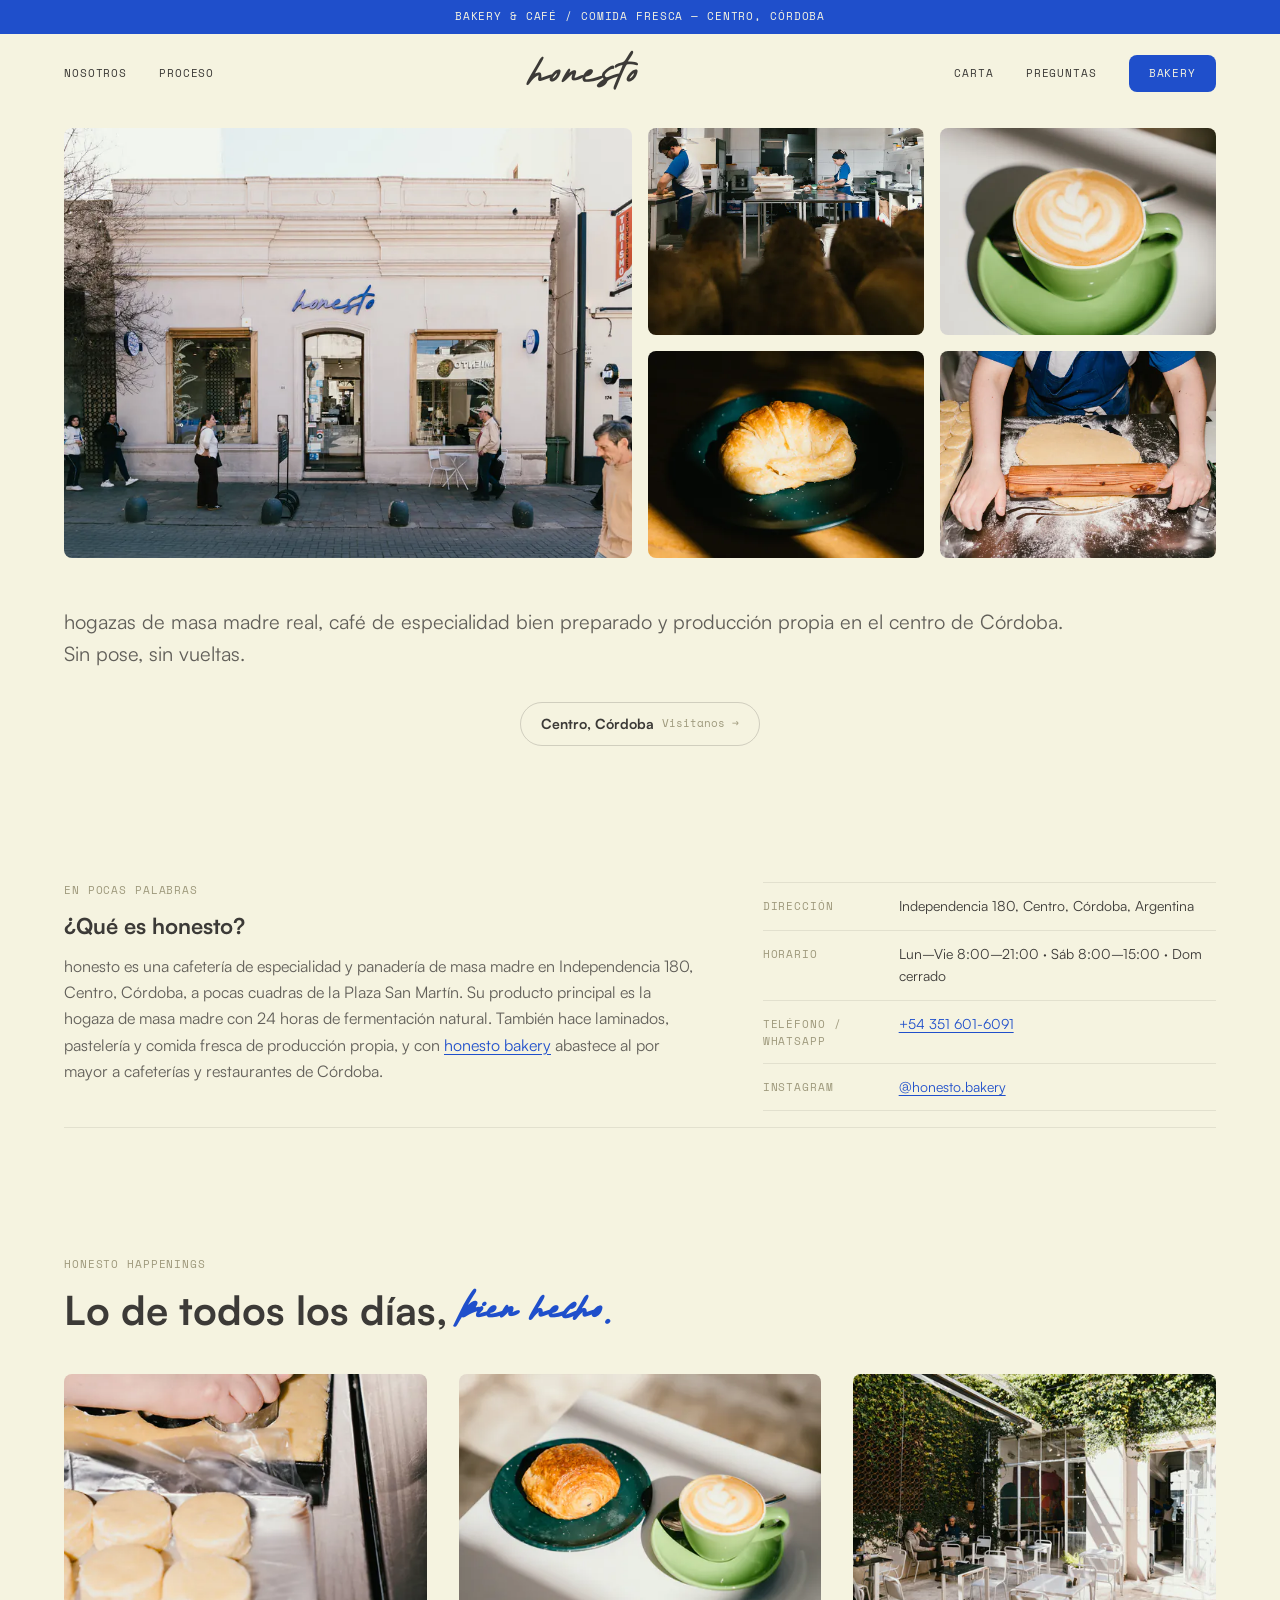
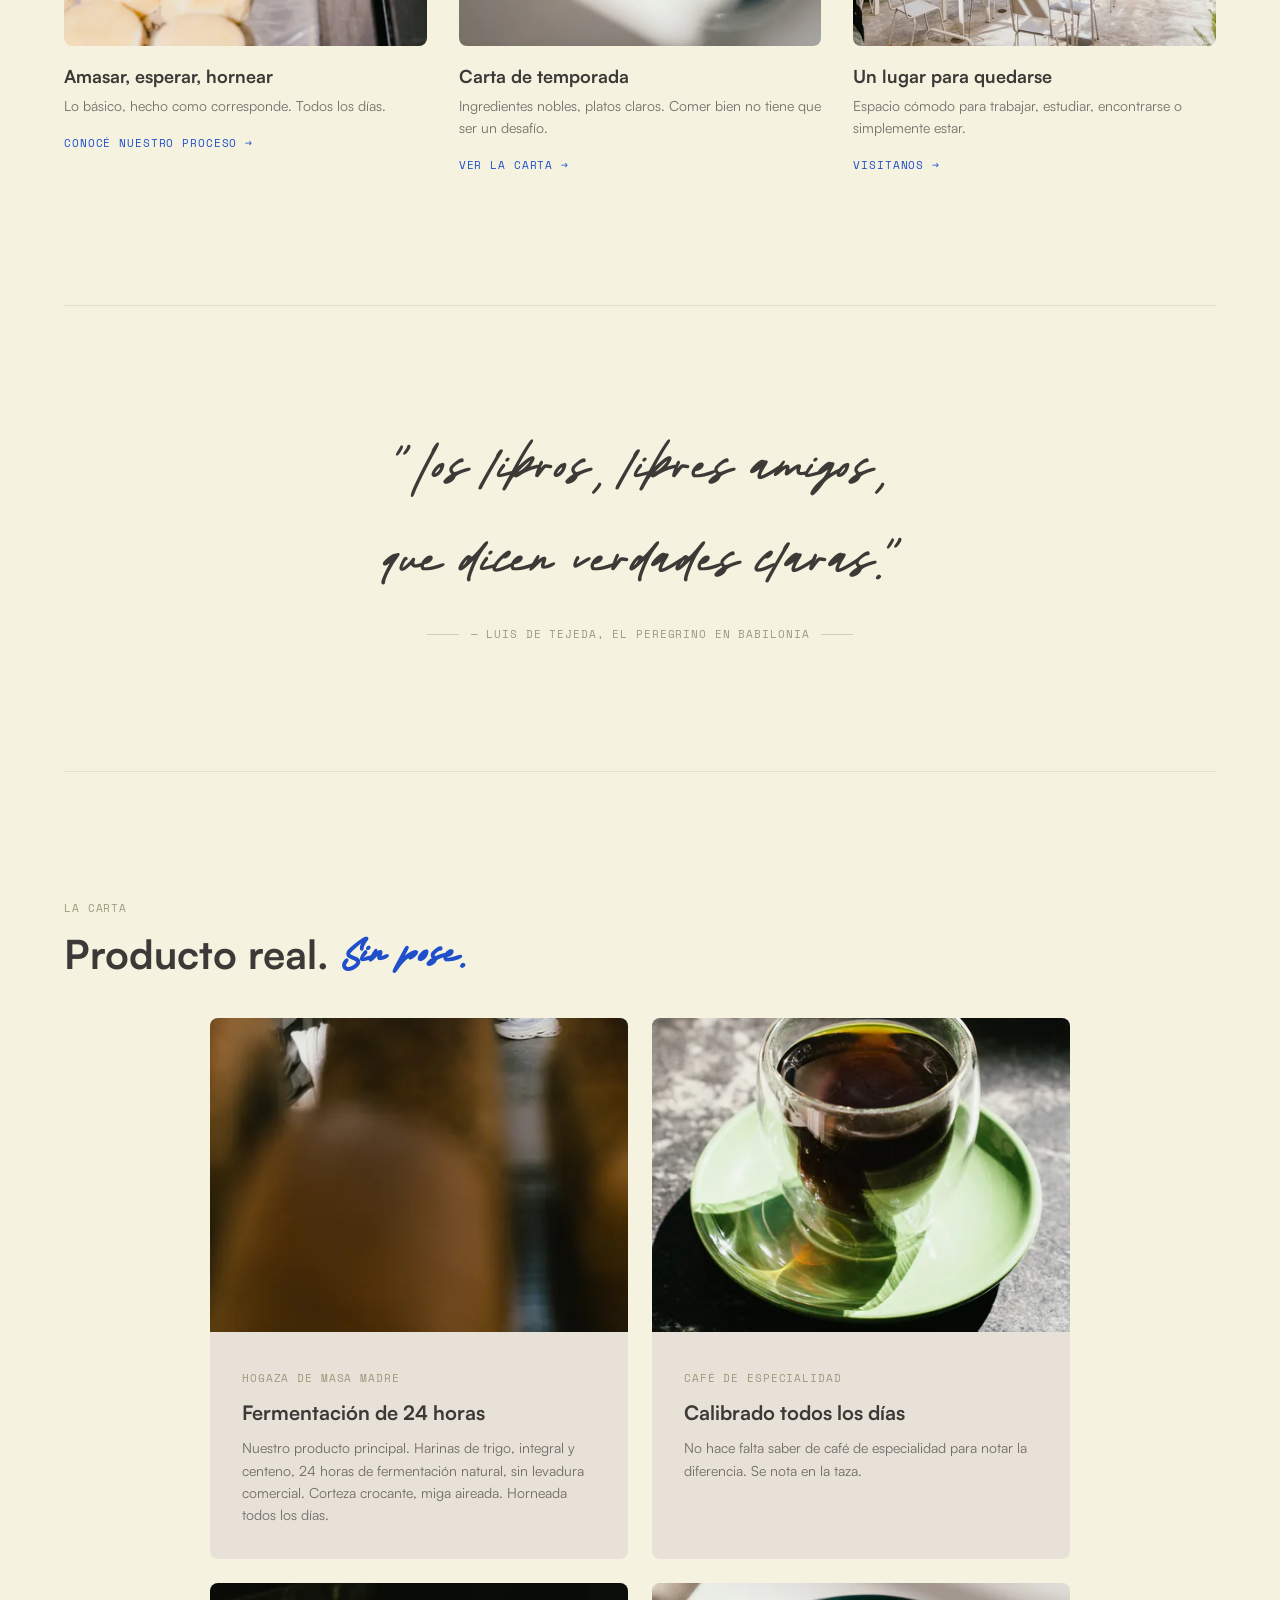
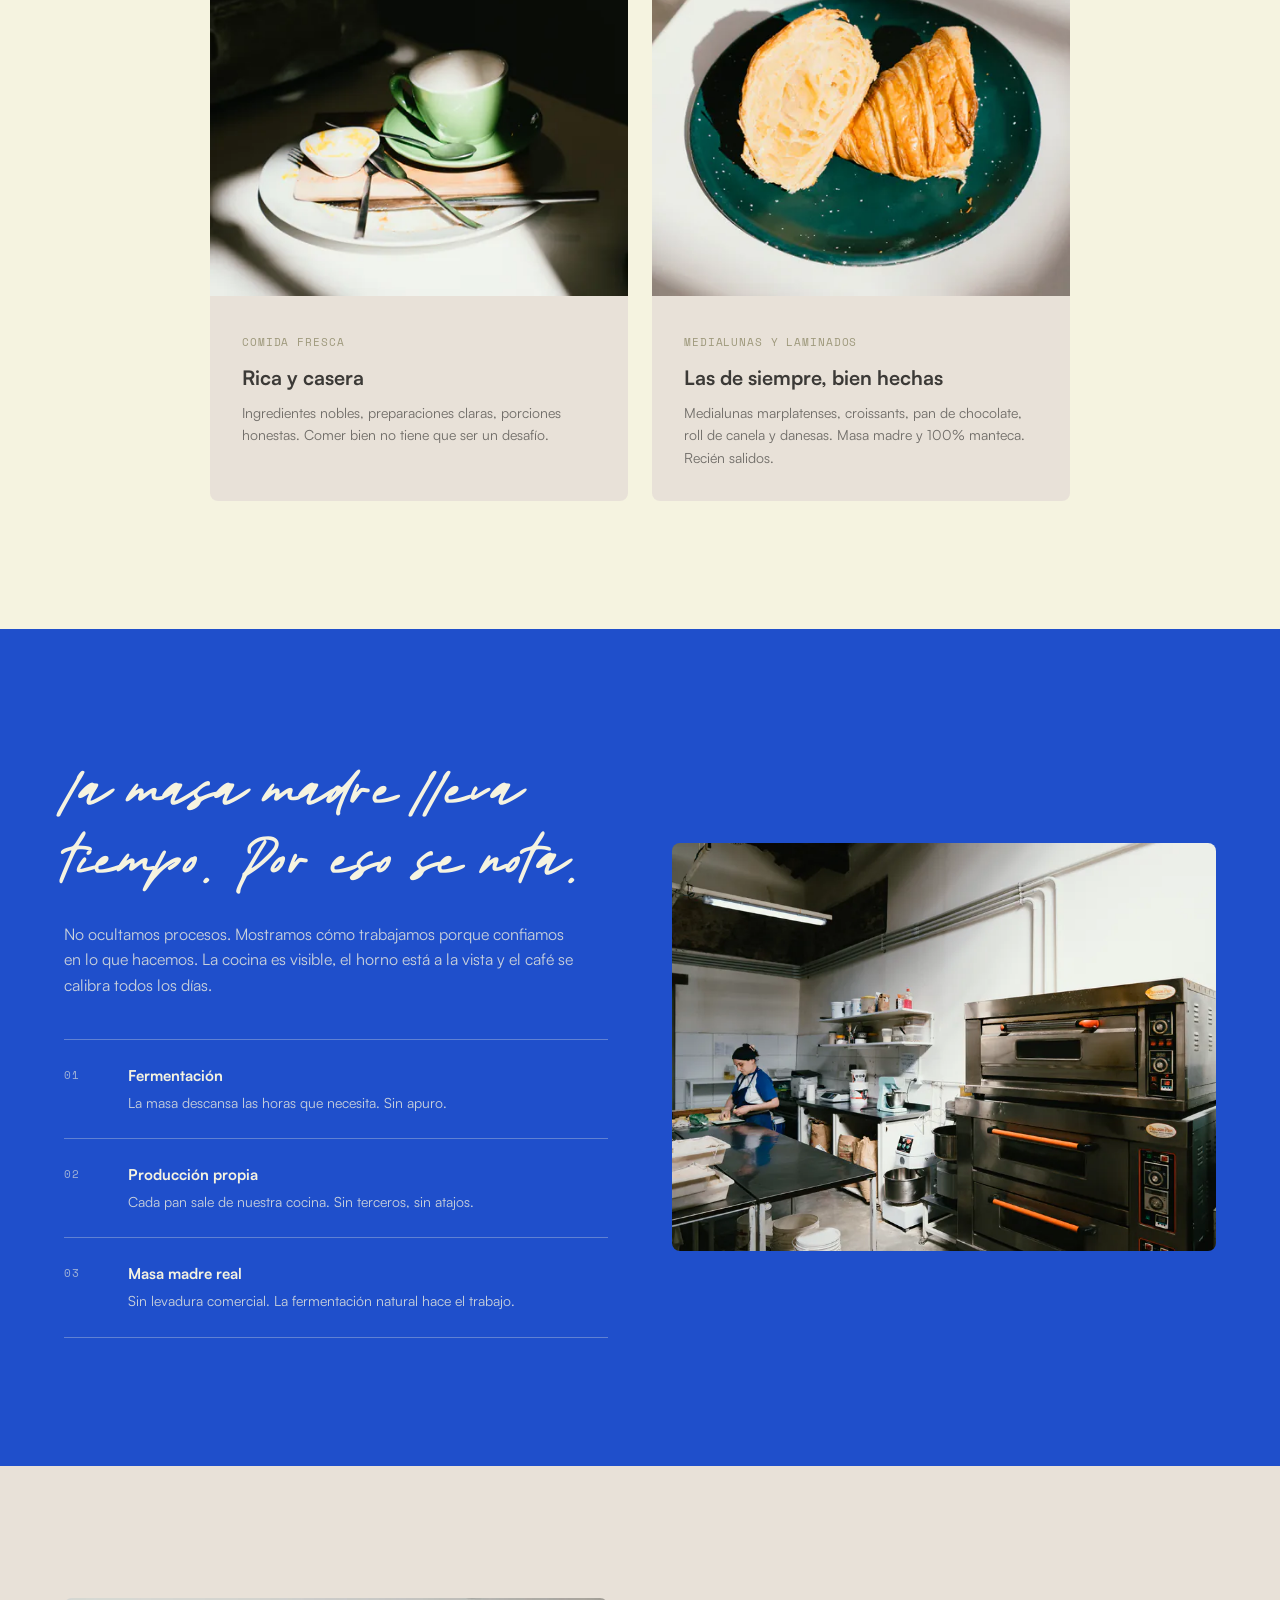
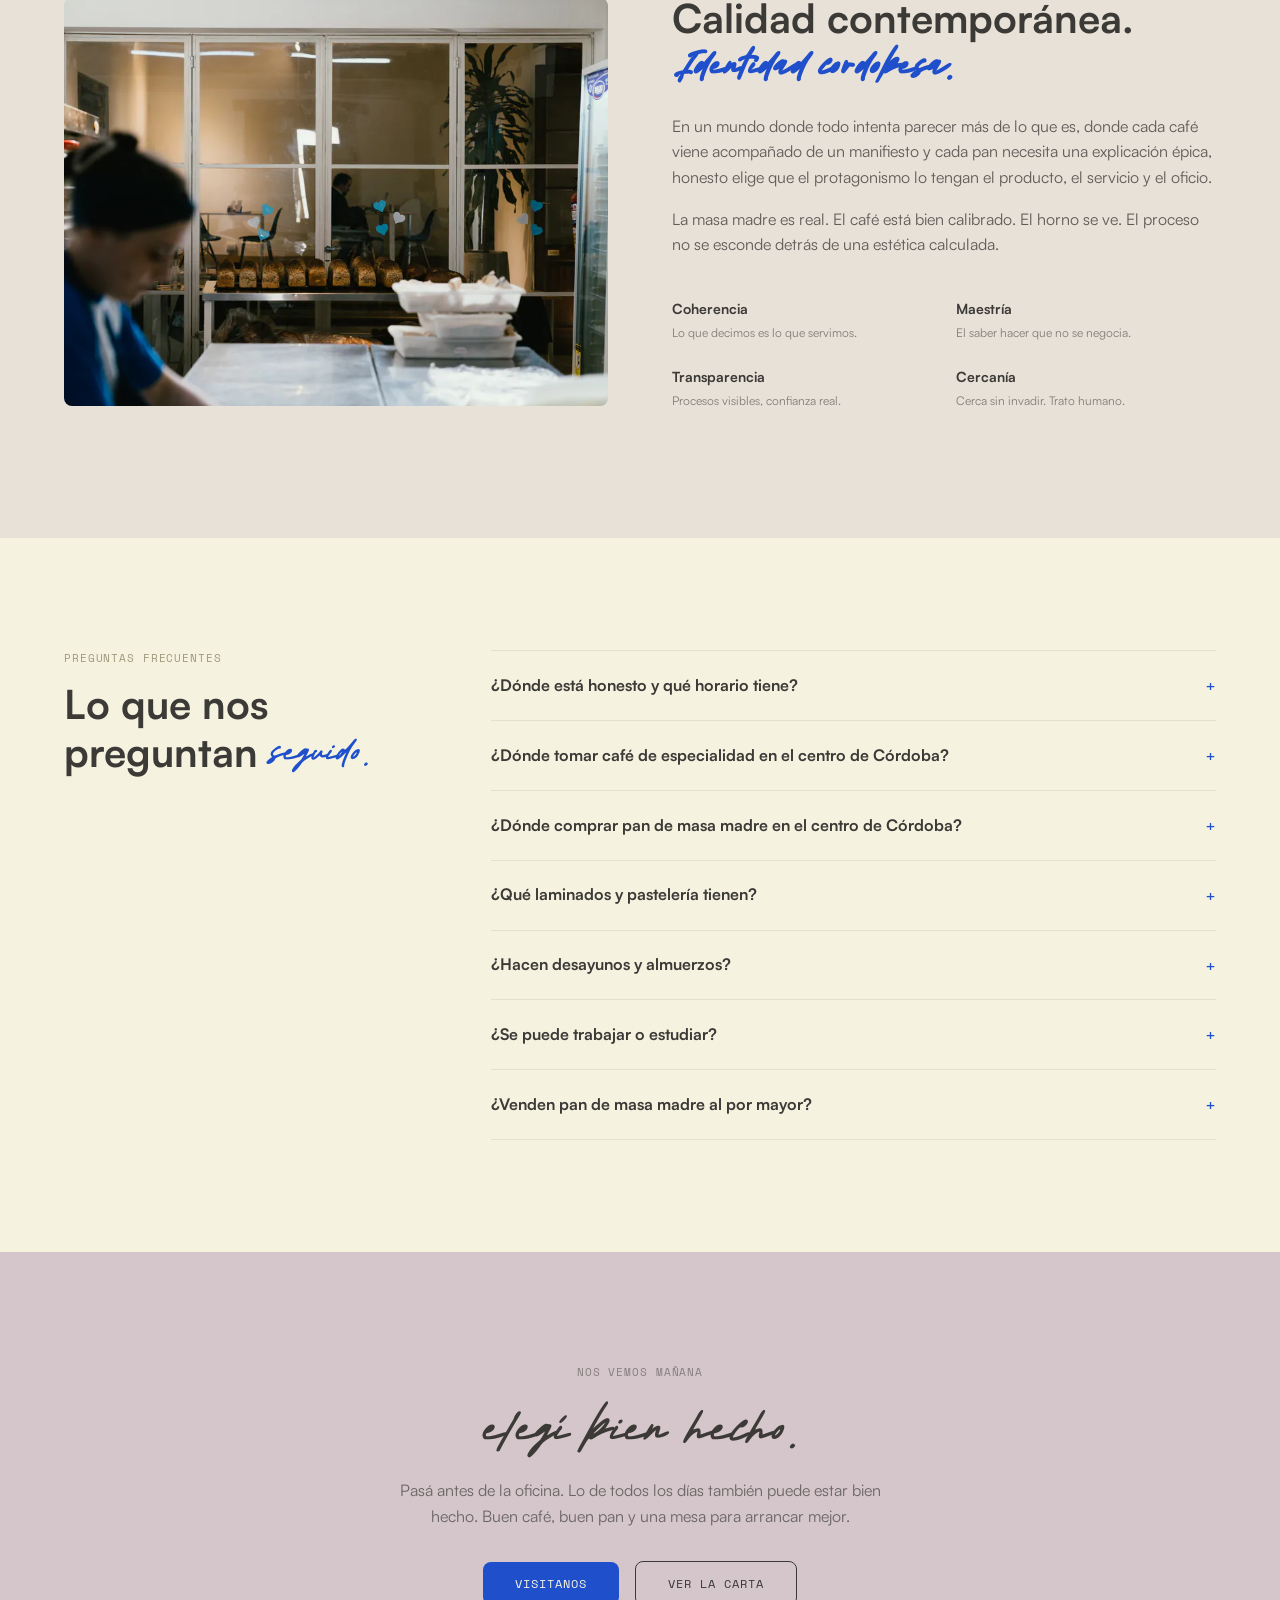
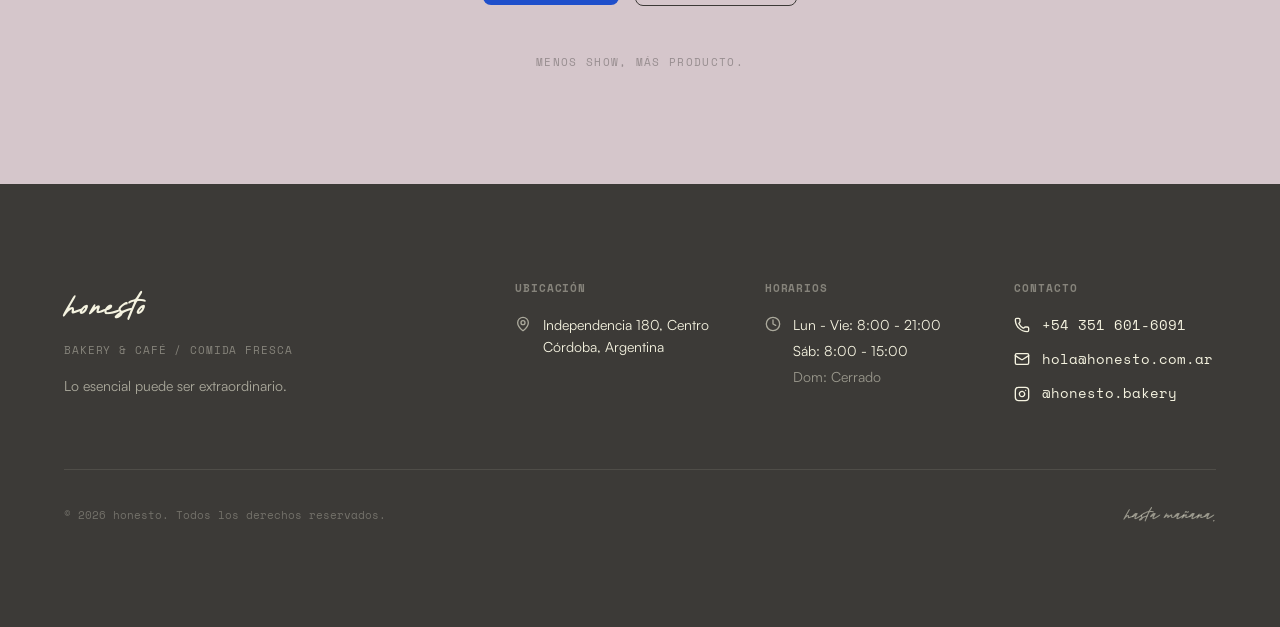
==== commit 71b79182: "Correct opening hours to 8–21 and use every photo only once Hours are now Mon–Fri 8:00–21:00, Sat 8:" ====
--- a/index.html
+++ b/index.html
@@ -4,7 +4,7 @@
   <meta charset="utf-8">
   <meta name="viewport" content="width=device-width, initial-scale=1">
   <title>honesto | Café de especialidad y pan de masa madre — Centro, Córdoba</title>
-  <meta name="description" content="Café de especialidad y hogazas de masa madre de 24 horas en Independencia 180, Centro, Córdoba. Laminados, pastelería, comida fresca. Lun–Vie 7:30–20, Sáb 8–15.">
+  <meta name="description" content="Café de especialidad y hogazas de masa madre de 24 horas en Independencia 180, Centro, Córdoba. Laminados, pastelería, comida fresca. Lun–Vie 8–21, Sáb 8–15.">
   <meta name="robots" content="index, follow, max-image-preview:large, max-snippet:-1">
   <meta name="theme-color" content="#F4F2E7">
   <meta name="geo.region" content="AR-X">
@@ -90,8 +90,8 @@
               "Thursday",
               "Friday"
             ],
-            "opens": "07:30",
-            "closes": "20:00"
+            "opens": "08:00",
+            "closes": "21:00"
           },
           {
             "@type": "OpeningHoursSpecification",
@@ -303,7 +303,7 @@
         },
         "inLanguage": "es-AR",
         "primaryImageOfPage": "https://honesto.com.ar/assets/images/fachada-1600.webp",
-        "description": "Café de especialidad y hogazas de masa madre de 24 horas en Independencia 180, Centro, Córdoba. Laminados, pastelería, comida fresca. Lun–Vie 7:30–20, Sáb 8–15.",
+        "description": "Café de especialidad y hogazas de masa madre de 24 horas en Independencia 180, Centro, Córdoba. Laminados, pastelería, comida fresca. Lun–Vie 8–21, Sáb 8–15.",
         "keywords": "café de especialidad Córdoba centro, pan de masa madre Córdoba, hogaza de masa madre, panadería artesanal centro de Córdoba, cafetería Independencia 180, desayuno centro Córdoba, panadería mayorista Córdoba",
         "speakable": {
           "@type": "SpeakableSpecification",
@@ -327,7 +327,7 @@
             "name": "¿Dónde está honesto y qué horario tiene?",
             "acceptedAnswer": {
               "@type": "Answer",
-              "text": "honesto está en Independencia 180, Centro, Córdoba, Argentina, a pocas cuadras de la Plaza San Martín. Abre de lunes a viernes de 7:30 a 20:00 y los sábados de 8:00 a 15:00. Los domingos está cerrado. Teléfono: +54 351 601-6091."
+              "text": "honesto está en Independencia 180, Centro, Córdoba, Argentina, a pocas cuadras de la Plaza San Martín. Abre de lunes a viernes de 8:00 a 21:00 y los sábados de 8:00 a 15:00. Los domingos está cerrado. Teléfono: +54 351 601-6091."
             }
           },
           {
@@ -359,7 +359,7 @@
             "name": "¿Hacen desayunos y almuerzos?",
             "acceptedAnswer": {
               "@type": "Answer",
-              "text": "Sí. honesto abre a las 7:30 de lunes a viernes con medialunas recién horneadas, pan de masa madre y café de especialidad. Al mediodía hay comida fresca de producción propia, para comer ahí o llevar."
+              "text": "Sí. honesto abre a las 8:00 de lunes a viernes con medialunas recién horneadas, pan de masa madre y café de especialidad. Al mediodía hay comida fresca de producción propia, para comer ahí o llevar."
             }
           },
           {
@@ -467,7 +467,7 @@
       </div>
       <dl class="resumen__facts">
         <div><dt>Dirección</dt><dd>Independencia 180, Centro, Córdoba, Argentina</dd></div>
-        <div><dt>Horario</dt><dd>Lun–Vie 7:30–20:00 · Sáb 8:00–15:00 · Dom cerrado</dd></div>
+        <div><dt>Horario</dt><dd>Lun–Vie 8:00–21:00 · Sáb 8:00–15:00 · Dom cerrado</dd></div>
         <div><dt>Teléfono / WhatsApp</dt><dd><a href="tel:+543516016091">+54 351 601-6091</a></dd></div>
         <div><dt>Instagram</dt><dd><a href="https://instagram.com/honesto.bakery" target="_blank" rel="noopener noreferrer">@honesto.bakery</a></dd></div>
       </dl>
@@ -485,7 +485,7 @@
       <div class="happenings__grid">
         <a class="hap-card" href="#proceso">
           <div class="hap-card__image">
-            <img src="assets/images/manos-800.webp" srcset="assets/images/manos-480.webp 480w, assets/images/manos-800.webp 800w, assets/images/manos-1200.webp 1200w, assets/images/manos-1600.webp 1600w" sizes="(min-width: 1024px) 373px, (min-width: 768px) 33vw, calc(100vw - 48px)" alt="Panadera estirando masa con palo de amasar en la cocina de honesto" width="800" height="600" loading="lazy" decoding="async">
+            <img src="assets/images/corte-800.webp" srcset="assets/images/corte-480.webp 480w, assets/images/corte-800.webp 800w, assets/images/corte-1200.webp 1200w, assets/images/corte-1600.webp 1600w" sizes="(min-width: 1024px) 373px, (min-width: 768px) 33vw, calc(100vw - 48px)" alt="Mano cortando discos de masa con un cortante sobre la placa, en la cocina de honesto" width="800" height="600" loading="lazy" decoding="async">
           </div>
           <div class="hap-card__body">
             <h3 class="hap-card__title">Amasar, esperar, hornear</h3>
@@ -545,7 +545,7 @@
       <div class="carta__grid">
         <div class="product-card">
           <div class="product-card__image">
-            <img src="assets/images/hogaza-800.webp" srcset="assets/images/hogaza-480.webp 480w, assets/images/hogaza-800.webp 800w, assets/images/hogaza-1200.webp 1200w, assets/images/hogaza-1600.webp 1600w" sizes="(min-width: 908px) 418px, (min-width: 768px) calc(50vw - 36px), calc(100vw - 48px)" alt="Hogazas de masa madre de honesto recién salidas del horno" width="800" height="600" loading="lazy" decoding="async">
+            <img src="assets/images/hogazas-carro-800.webp" srcset="assets/images/hogazas-carro-480.webp 480w, assets/images/hogazas-carro-800.webp 800w, assets/images/hogazas-carro-1200.webp 1200w, assets/images/hogazas-carro-1600.webp 1600w" sizes="(min-width: 908px) 418px, (min-width: 768px) calc(50vw - 36px), calc(100vw - 48px)" alt="Hogazas de masa madre de honesto enfriándose en el carro después del horno" width="800" height="600" loading="lazy" decoding="async">
           </div>
           <div class="product-card__body">
             <span class="product-card__label">Hogaza de Masa Madre</span>
@@ -555,7 +555,7 @@
         </div>
         <div class="product-card">
           <div class="product-card__image">
-            <img src="assets/images/cafe-800.webp" srcset="assets/images/cafe-480.webp 480w, assets/images/cafe-800.webp 800w, assets/images/cafe-1200.webp 1200w, assets/images/cafe-1600.webp 1600w" sizes="(min-width: 908px) 418px, (min-width: 768px) calc(50vw - 36px), calc(100vw - 48px)" alt="Café de especialidad calibrado, servido en taza verde en honesto" width="800" height="600" loading="lazy" decoding="async">
+            <img src="assets/images/cafe-negro-800.webp" srcset="assets/images/cafe-negro-480.webp 480w, assets/images/cafe-negro-800.webp 800w, assets/images/cafe-negro-1200.webp 1200w, assets/images/cafe-negro-1600.webp 1600w" sizes="(min-width: 908px) 418px, (min-width: 768px) calc(50vw - 36px), calc(100vw - 48px)" alt="Café de especialidad negro en vaso de vidrio sobre plato verde, con luz de la tarde" width="800" height="600" loading="lazy" decoding="async">
           </div>
           <div class="product-card__body">
             <span class="product-card__label">Café de Especialidad</span>
@@ -565,7 +565,7 @@
         </div>
         <div class="product-card">
           <div class="product-card__image">
-            <img src="assets/images/desayuno-800.webp" srcset="assets/images/desayuno-480.webp 480w, assets/images/desayuno-800.webp 800w, assets/images/desayuno-1200.webp 1200w, assets/images/desayuno-1600.webp 1600w" sizes="(min-width: 908px) 418px, (min-width: 768px) calc(50vw - 36px), calc(100vw - 48px)" alt="Medialuna de chocolate y café con leche sobre la mesa" width="800" height="600" loading="lazy" decoding="async">
+            <img src="assets/images/mesa-800.webp" srcset="assets/images/mesa-480.webp 480w, assets/images/mesa-800.webp 800w, assets/images/mesa-1200.webp 1200w, assets/images/mesa-1600.webp 1600w" sizes="(min-width: 908px) 418px, (min-width: 768px) calc(50vw - 36px), calc(100vw - 48px)" alt="Mesa de honesto después del desayuno: taza, plato y manteca con luz natural" width="800" height="600" loading="lazy" decoding="async">
           </div>
           <div class="product-card__body">
             <span class="product-card__label">Comida Fresca</span>
@@ -575,7 +575,7 @@
         </div>
         <div class="product-card">
           <div class="product-card__image">
-            <img src="assets/images/medialuna-800.webp" srcset="assets/images/medialuna-480.webp 480w, assets/images/medialuna-800.webp 800w, assets/images/medialuna-1200.webp 1200w, assets/images/medialuna-1600.webp 1600w" sizes="(min-width: 908px) 418px, (min-width: 768px) calc(50vw - 36px), calc(100vw - 48px)" alt="Medialuna dorada y hojaldrada recién horneada, en plato" width="800" height="600" loading="lazy" decoding="async">
+            <img src="assets/images/laminados-800.webp" srcset="assets/images/laminados-480.webp 480w, assets/images/laminados-800.webp 800w, assets/images/laminados-1200.webp 1200w, assets/images/laminados-1600.webp 1600w" sizes="(min-width: 908px) 418px, (min-width: 768px) calc(50vw - 36px), calc(100vw - 48px)" alt="Croissant y medialuna de manteca en plato, laminados de honesto" width="800" height="600" loading="lazy" decoding="async">
           </div>
           <div class="product-card__body">
             <span class="product-card__label">Medialunas y Laminados</span>
@@ -630,7 +630,7 @@
     <div class="nosotros__inner">
       <div class="nosotros__grid">
         <div class="nosotros__image">
-          <img src="assets/images/hero-local-800.webp" srcset="assets/images/hero-local-480.webp 480w, assets/images/hero-local-800.webp 800w, assets/images/hero-local-1200.webp 1200w, assets/images/hero-local-1600.webp 1600w" sizes="(min-width: 1024px) 544px, calc(100vw - 48px)" alt="Cocina de honesto a la vista: hogazas adelante y el equipo trabajando al fondo" width="800" height="600" loading="lazy" decoding="async">
+          <img src="assets/images/mostrador-800.webp" srcset="assets/images/mostrador-480.webp 480w, assets/images/mostrador-800.webp 800w, assets/images/mostrador-1200.webp 1200w, assets/images/mostrador-1600.webp 1600w" sizes="(min-width: 1024px) 544px, calc(100vw - 48px)" alt="Panadera de honesto trabajando, con la vitrina de panes al fondo" width="800" height="600" loading="lazy" decoding="async">
         </div>
         <div class="nosotros__copy">
           <h2>Calidad contemporánea. <em>Identidad cordobesa.</em></h2>
@@ -669,7 +669,7 @@
       <div class="faq__list">
         <details class="faq__item">
           <summary>¿Dónde está honesto y qué horario tiene?</summary>
-          <p>Estamos en Independencia 180, Centro, Córdoba, a pocas cuadras de la Plaza San Martín. Abrimos de lunes a viernes de 7:30 a 20:00 y los sábados de 8:00 a 15:00. Los domingos cerramos. Teléfono: <a href="tel:+543516016091">+54 351 601-6091</a>.</p>
+          <p>Estamos en Independencia 180, Centro, Córdoba, a pocas cuadras de la Plaza San Martín. Abrimos de lunes a viernes de 8:00 a 21:00 y los sábados de 8:00 a 15:00. Los domingos cerramos. Teléfono: <a href="tel:+543516016091">+54 351 601-6091</a>.</p>
         </details>
         <details class="faq__item">
           <summary>¿Dónde tomar café de especialidad en el centro de Córdoba?</summary>
@@ -685,7 +685,7 @@
         </details>
         <details class="faq__item">
           <summary>¿Hacen desayunos y almuerzos?</summary>
-          <p>Sí. Abrimos a las 7:30 con medialunas recién horneadas, pan de masa madre y café de especialidad. Al mediodía hay comida fresca de producción propia, para comer acá o llevar.</p>
+          <p>Sí. Abrimos a las 8:00 con medialunas recién horneadas, pan de masa madre y café de especialidad. Al mediodía hay comida fresca de producción propia, para comer acá o llevar.</p>
         </details>
         <details class="faq__item">
           <summary>¿Se puede trabajar o estudiar?</summary>
@@ -745,7 +745,7 @@
             <circle cx="12" cy="12" r="10"/>
           </svg>
           <div class="footer-v2__hours">
-            <p>Lun - Vie: <time datetime="07:30">7:30</time> - <time datetime="20:00">20:00</time></p>
+            <p>Lun - Vie: <time datetime="08:00">8:00</time> - <time datetime="21:00">21:00</time></p>
             <p>Sáb: <time datetime="08:00">8:00</time> - <time datetime="15:00">15:00</time></p>
             <p class="muted">Dom: Cerrado</p>
           </div>
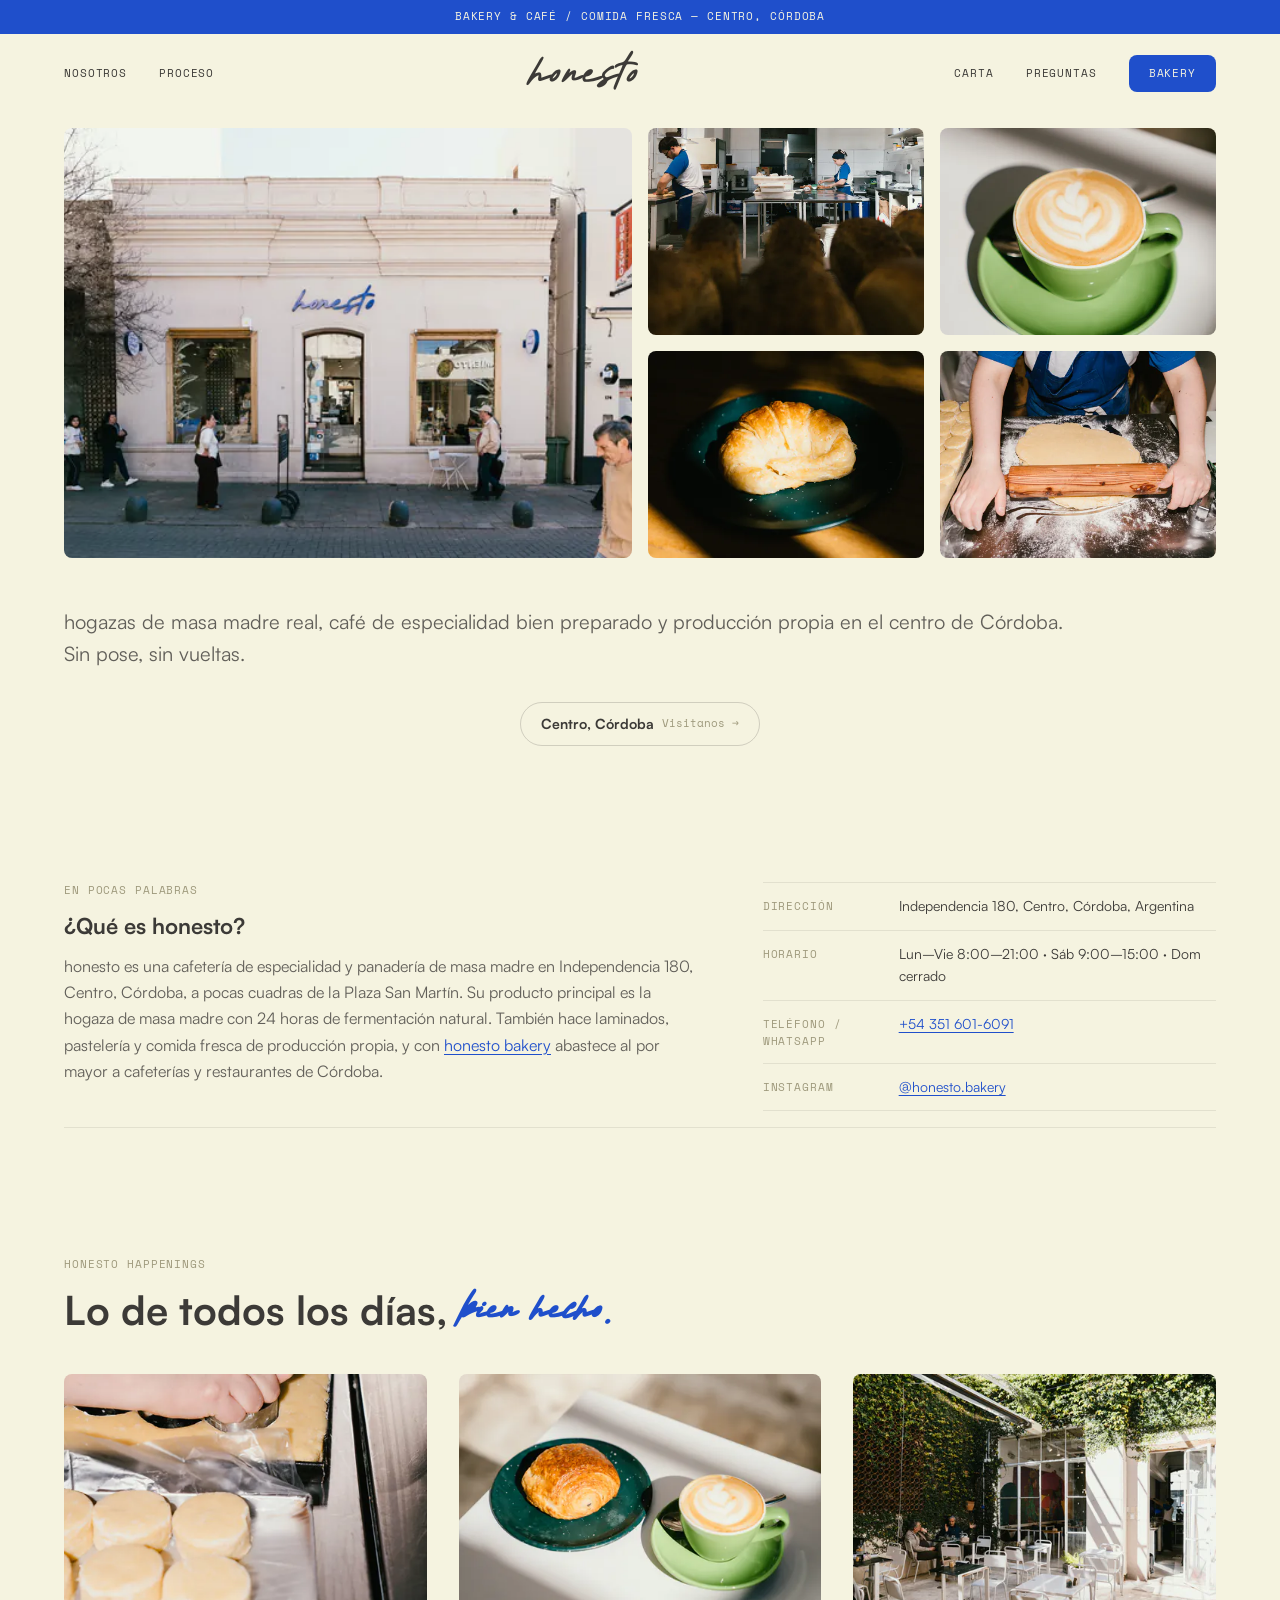
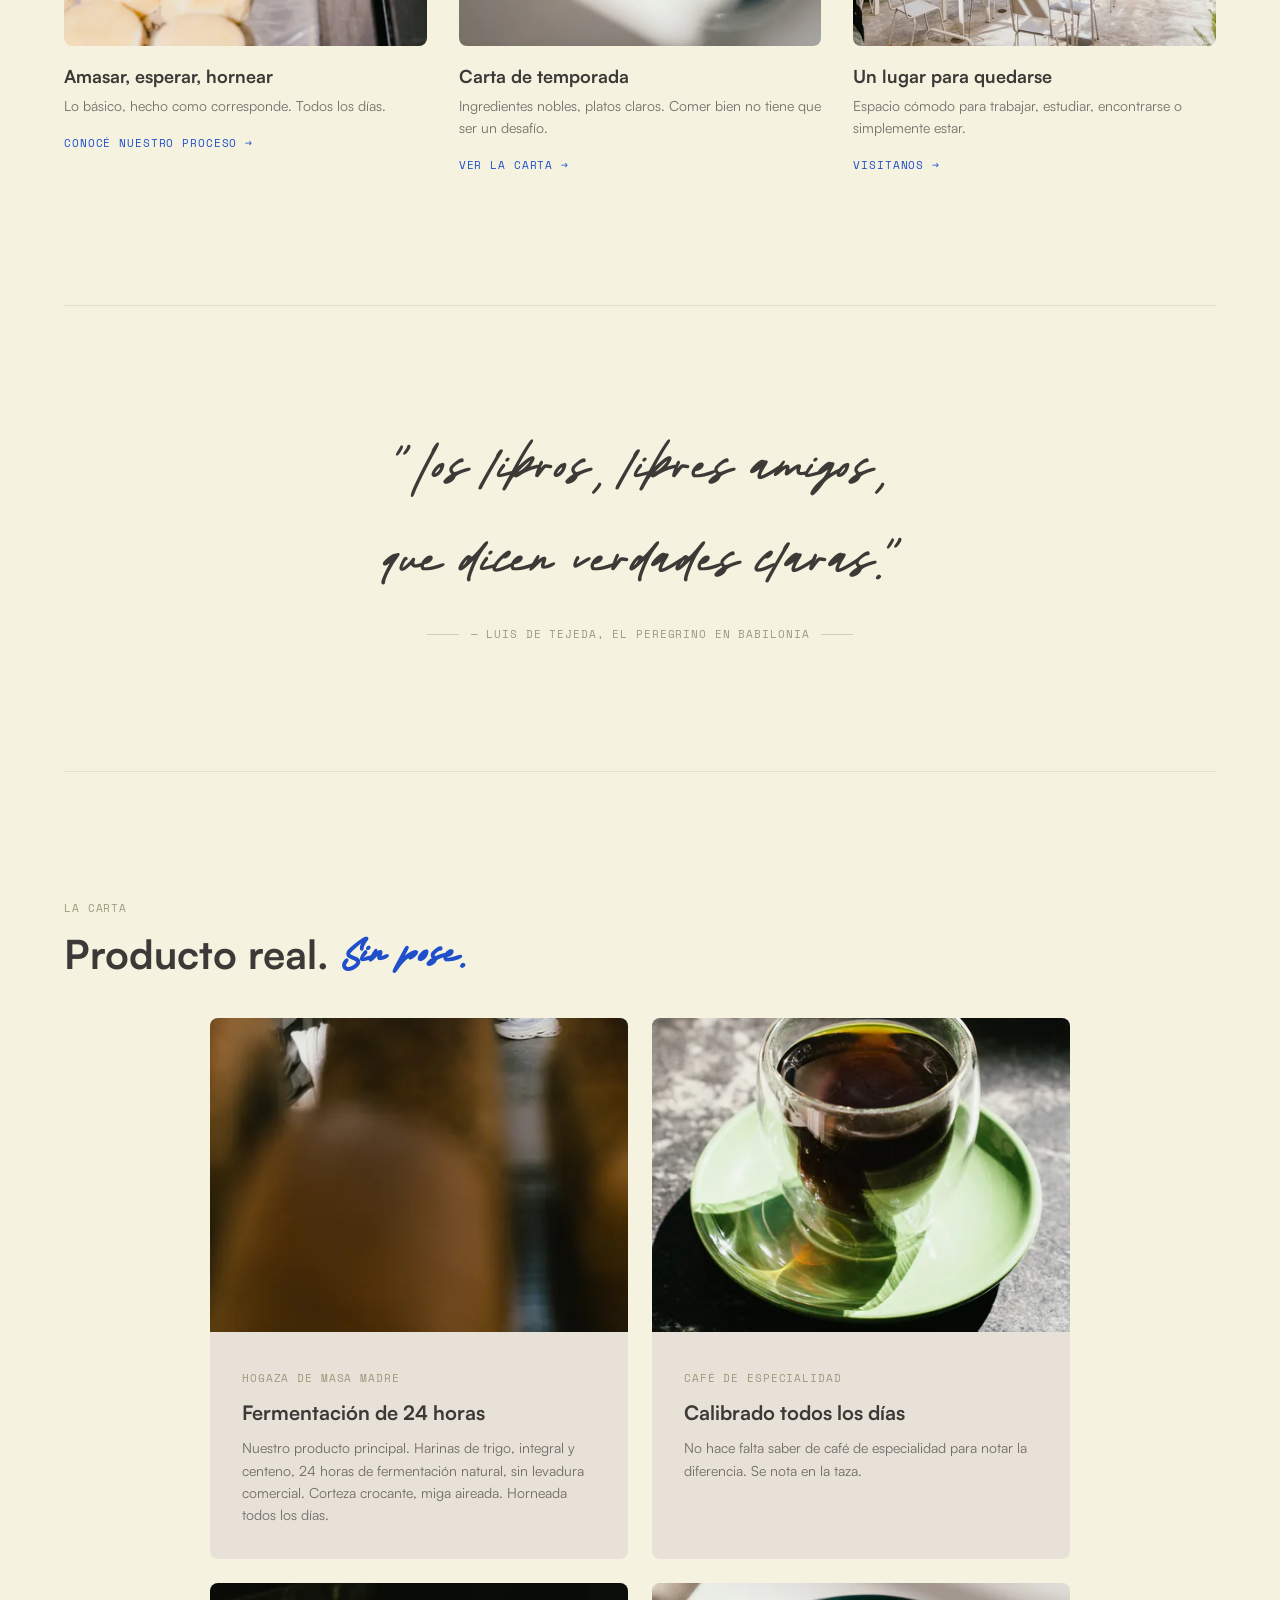
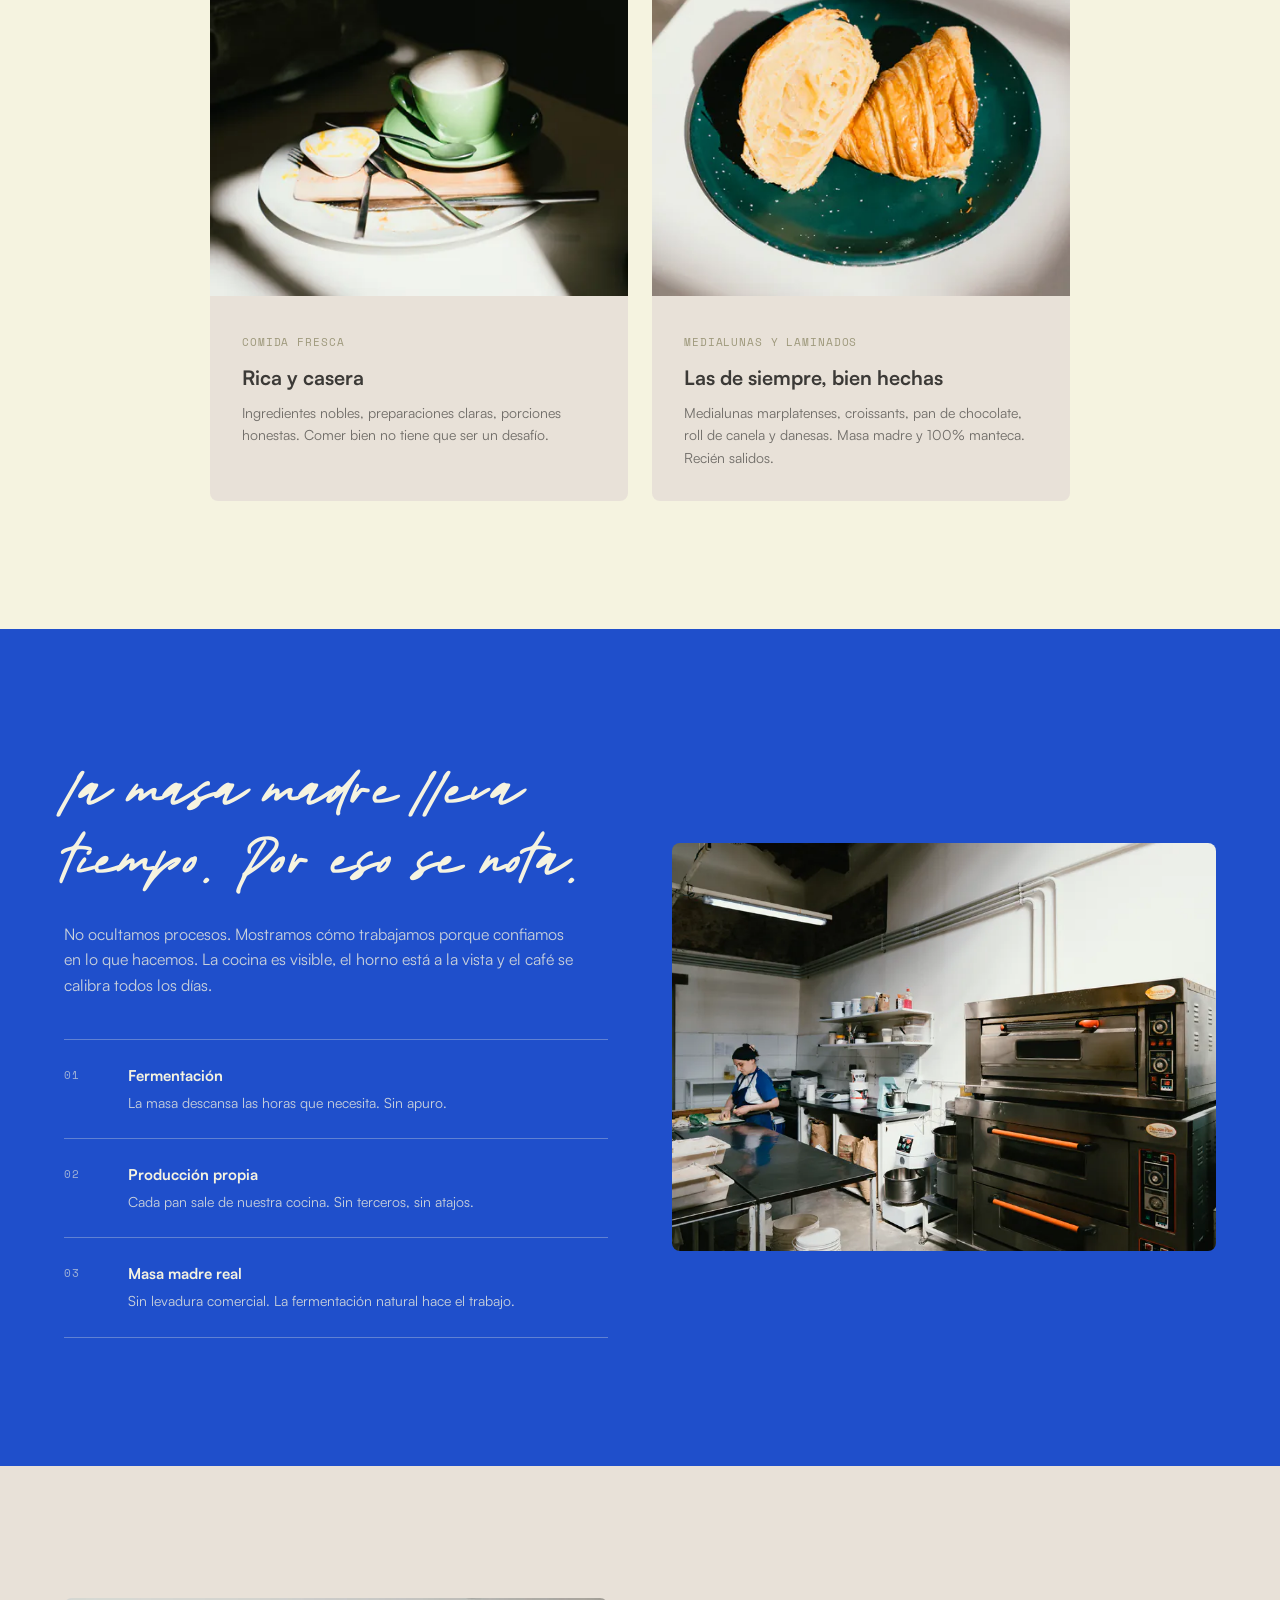
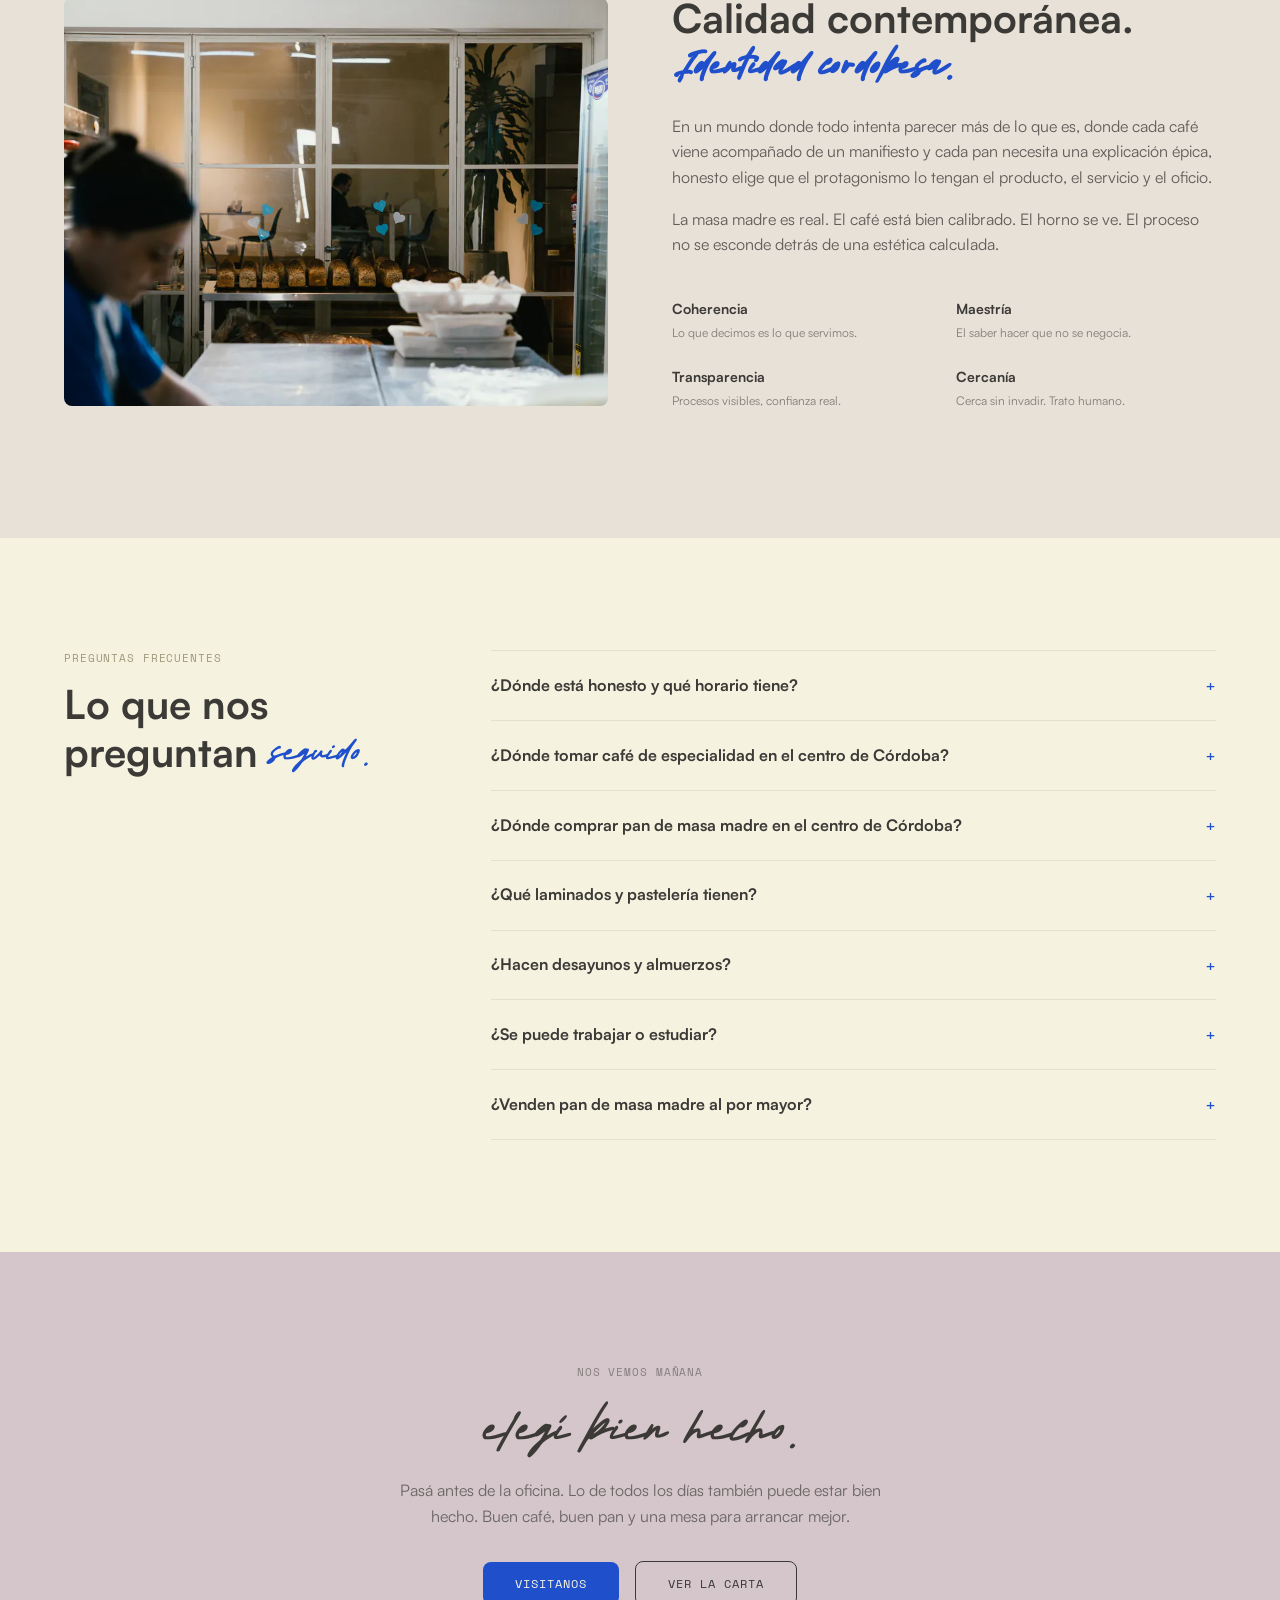
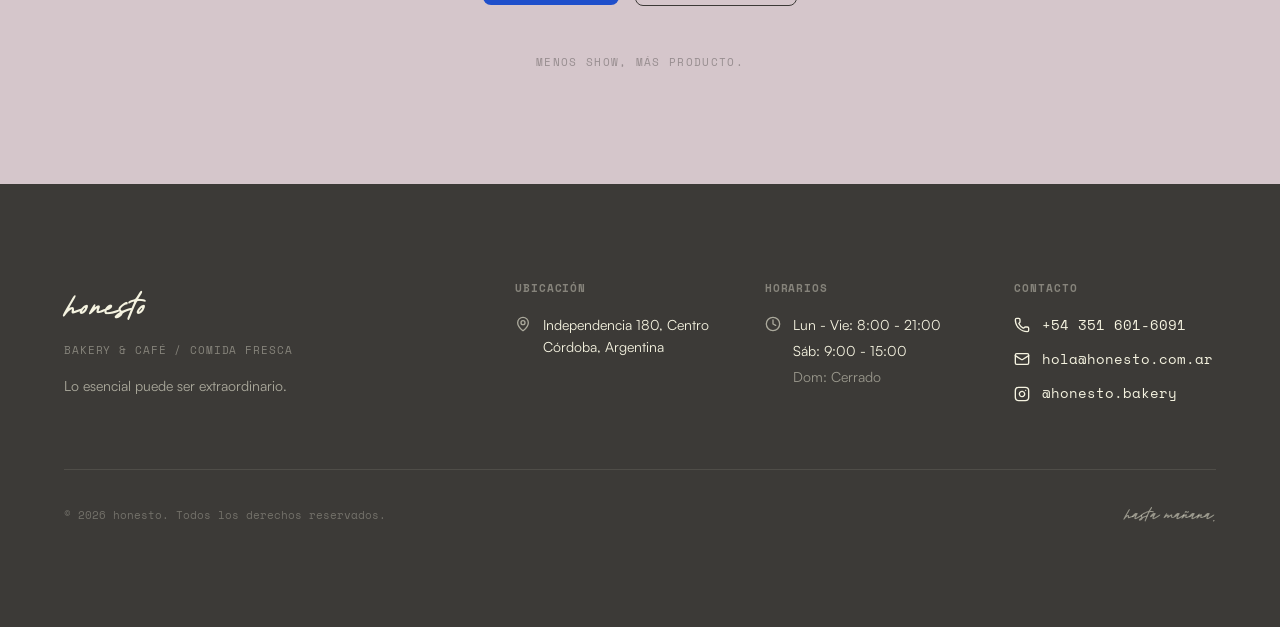
==== commit 5ad0ff4c: "Saturday opening time is 9:00 Co-Authored-By: Claude Fable 5.1 <noreply@anthropic.com>" ====
--- a/index.html
+++ b/index.html
@@ -4,7 +4,7 @@
   <meta charset="utf-8">
   <meta name="viewport" content="width=device-width, initial-scale=1">
   <title>honesto | Café de especialidad y pan de masa madre — Centro, Córdoba</title>
-  <meta name="description" content="Café de especialidad y hogazas de masa madre de 24 horas en Independencia 180, Centro, Córdoba. Laminados, pastelería, comida fresca. Lun–Vie 8–21, Sáb 8–15.">
+  <meta name="description" content="Café de especialidad y hogazas de masa madre de 24 horas en Independencia 180, Centro, Córdoba. Laminados, pastelería, comida fresca. Lun–Vie 8–21, Sáb 9–15.">
   <meta name="robots" content="index, follow, max-image-preview:large, max-snippet:-1">
   <meta name="theme-color" content="#F4F2E7">
   <meta name="geo.region" content="AR-X">
@@ -96,7 +96,7 @@
           {
             "@type": "OpeningHoursSpecification",
             "dayOfWeek": "Saturday",
-            "opens": "08:00",
+            "opens": "09:00",
             "closes": "15:00"
           }
         ],
@@ -303,7 +303,7 @@
         },
         "inLanguage": "es-AR",
         "primaryImageOfPage": "https://honesto.com.ar/assets/images/fachada-1600.webp",
-        "description": "Café de especialidad y hogazas de masa madre de 24 horas en Independencia 180, Centro, Córdoba. Laminados, pastelería, comida fresca. Lun–Vie 8–21, Sáb 8–15.",
+        "description": "Café de especialidad y hogazas de masa madre de 24 horas en Independencia 180, Centro, Córdoba. Laminados, pastelería, comida fresca. Lun–Vie 8–21, Sáb 9–15.",
         "keywords": "café de especialidad Córdoba centro, pan de masa madre Córdoba, hogaza de masa madre, panadería artesanal centro de Córdoba, cafetería Independencia 180, desayuno centro Córdoba, panadería mayorista Córdoba",
         "speakable": {
           "@type": "SpeakableSpecification",
@@ -327,7 +327,7 @@
             "name": "¿Dónde está honesto y qué horario tiene?",
             "acceptedAnswer": {
               "@type": "Answer",
-              "text": "honesto está en Independencia 180, Centro, Córdoba, Argentina, a pocas cuadras de la Plaza San Martín. Abre de lunes a viernes de 8:00 a 21:00 y los sábados de 8:00 a 15:00. Los domingos está cerrado. Teléfono: +54 351 601-6091."
+              "text": "honesto está en Independencia 180, Centro, Córdoba, Argentina, a pocas cuadras de la Plaza San Martín. Abre de lunes a viernes de 8:00 a 21:00 y los sábados de 9:00 a 15:00. Los domingos está cerrado. Teléfono: +54 351 601-6091."
             }
           },
           {
@@ -467,7 +467,7 @@
       </div>
       <dl class="resumen__facts">
         <div><dt>Dirección</dt><dd>Independencia 180, Centro, Córdoba, Argentina</dd></div>
-        <div><dt>Horario</dt><dd>Lun–Vie 8:00–21:00 · Sáb 8:00–15:00 · Dom cerrado</dd></div>
+        <div><dt>Horario</dt><dd>Lun–Vie 8:00–21:00 · Sáb 9:00–15:00 · Dom cerrado</dd></div>
         <div><dt>Teléfono / WhatsApp</dt><dd><a href="tel:+543516016091">+54 351 601-6091</a></dd></div>
         <div><dt>Instagram</dt><dd><a href="https://instagram.com/honesto.bakery" target="_blank" rel="noopener noreferrer">@honesto.bakery</a></dd></div>
       </dl>
@@ -669,7 +669,7 @@
       <div class="faq__list">
         <details class="faq__item">
           <summary>¿Dónde está honesto y qué horario tiene?</summary>
-          <p>Estamos en Independencia 180, Centro, Córdoba, a pocas cuadras de la Plaza San Martín. Abrimos de lunes a viernes de 8:00 a 21:00 y los sábados de 8:00 a 15:00. Los domingos cerramos. Teléfono: <a href="tel:+543516016091">+54 351 601-6091</a>.</p>
+          <p>Estamos en Independencia 180, Centro, Córdoba, a pocas cuadras de la Plaza San Martín. Abrimos de lunes a viernes de 8:00 a 21:00 y los sábados de 9:00 a 15:00. Los domingos cerramos. Teléfono: <a href="tel:+543516016091">+54 351 601-6091</a>.</p>
         </details>
         <details class="faq__item">
           <summary>¿Dónde tomar café de especialidad en el centro de Córdoba?</summary>
@@ -746,7 +746,7 @@
           </svg>
           <div class="footer-v2__hours">
             <p>Lun - Vie: <time datetime="08:00">8:00</time> - <time datetime="21:00">21:00</time></p>
-            <p>Sáb: <time datetime="08:00">8:00</time> - <time datetime="15:00">15:00</time></p>
+            <p>Sáb: <time datetime="09:00">9:00</time> - <time datetime="15:00">15:00</time></p>
             <p class="muted">Dom: Cerrado</p>
           </div>
         </div>
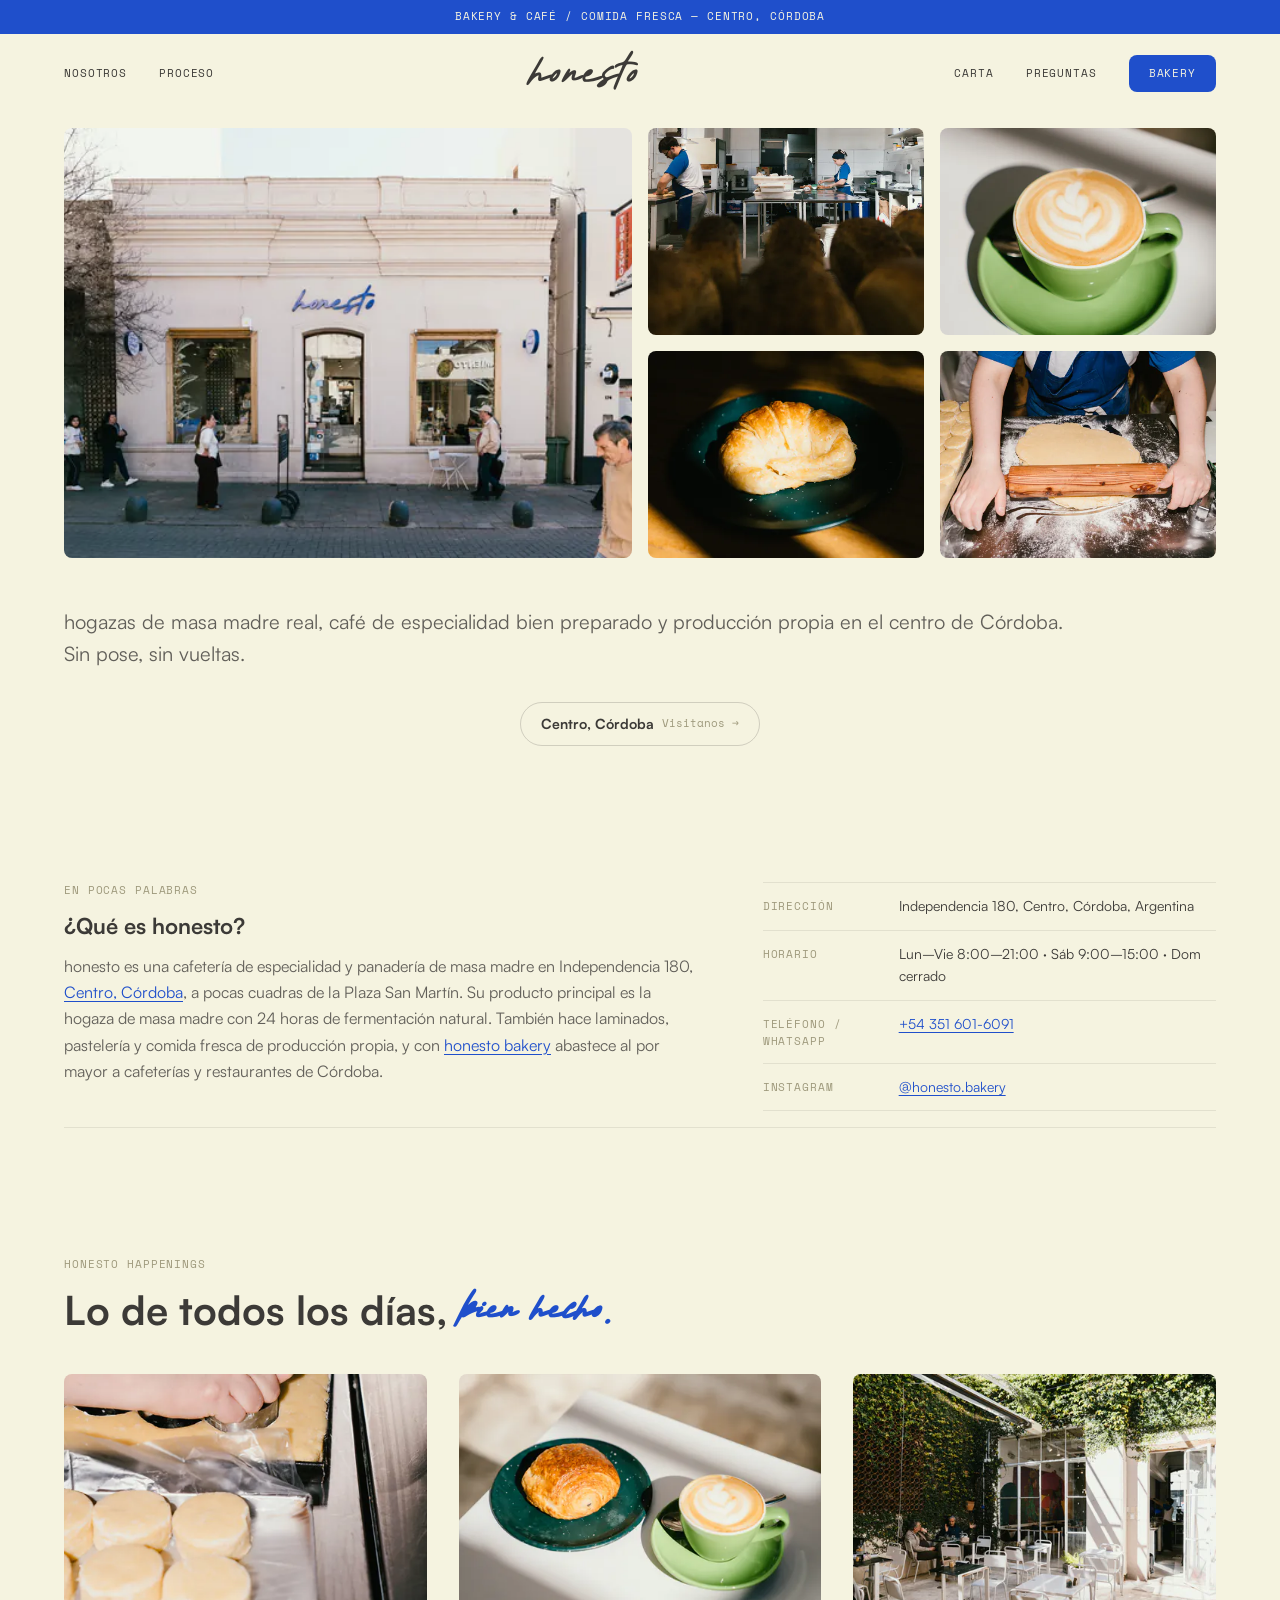
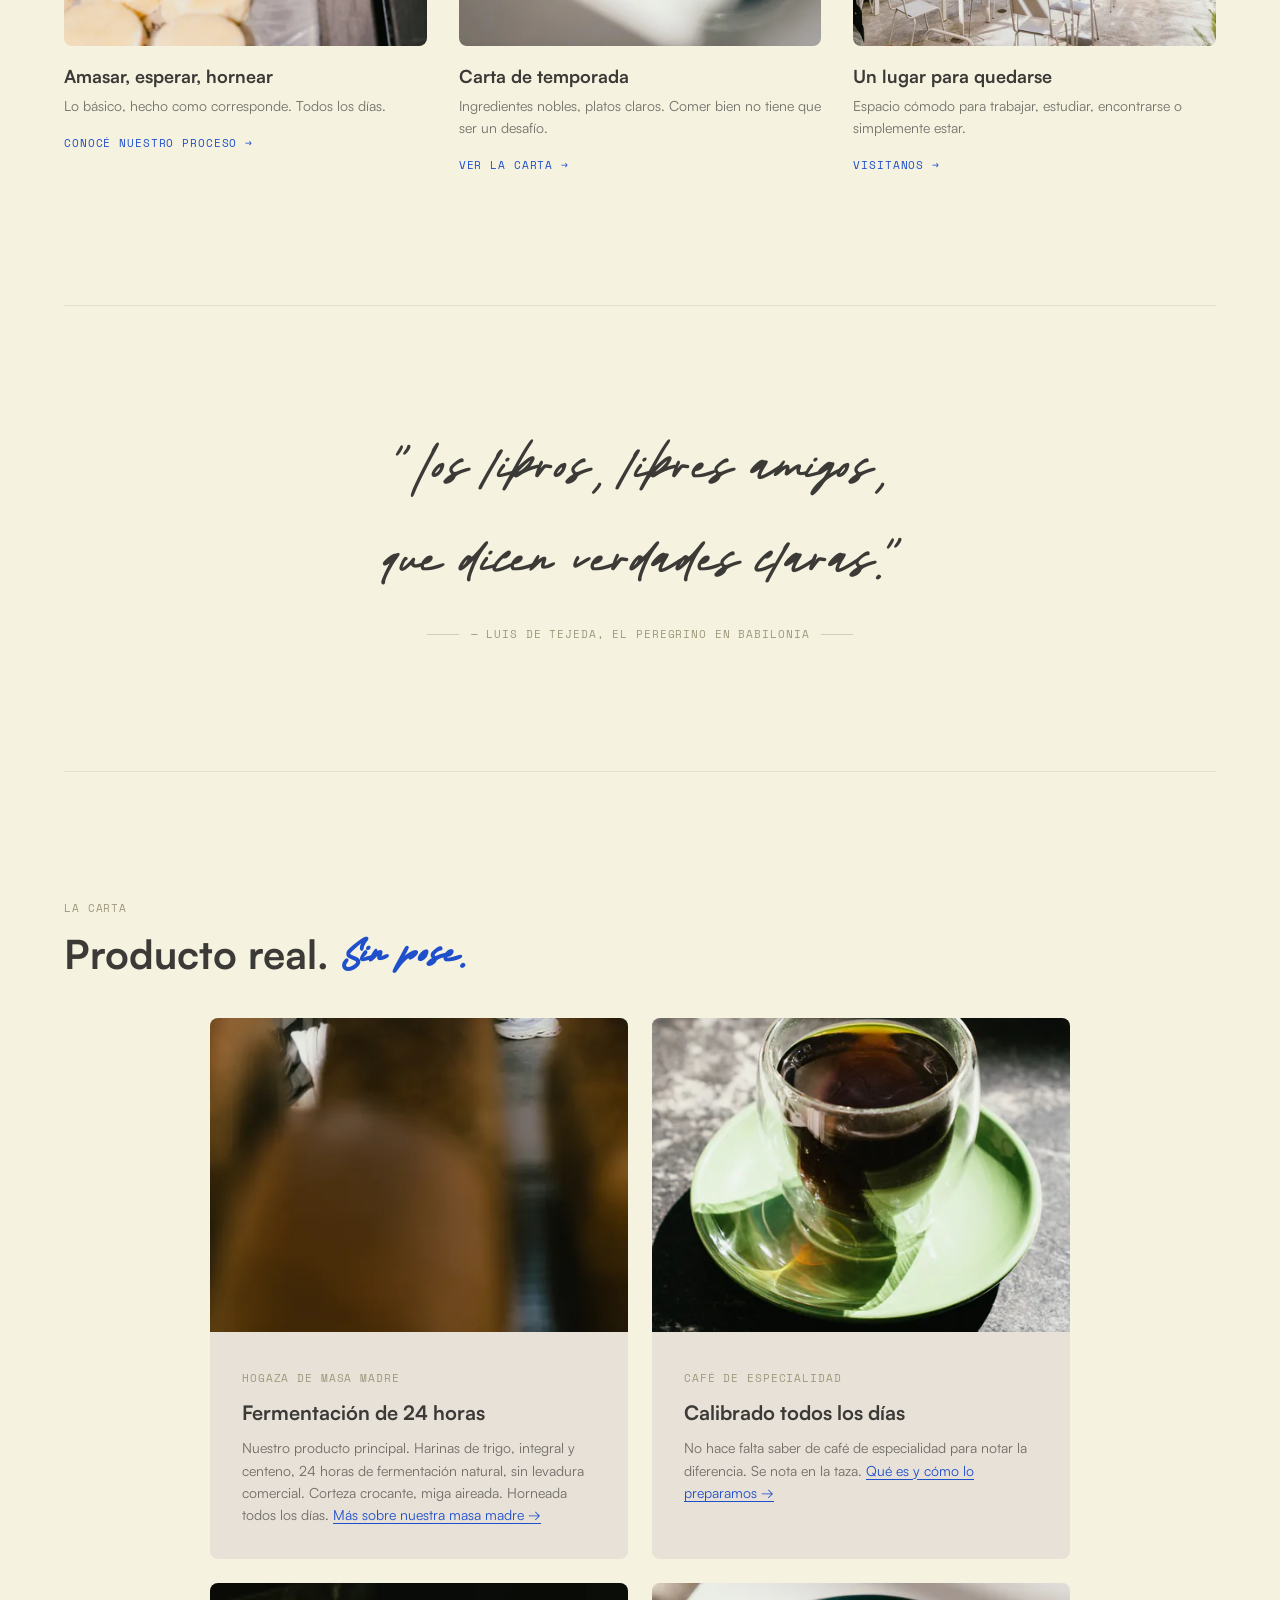
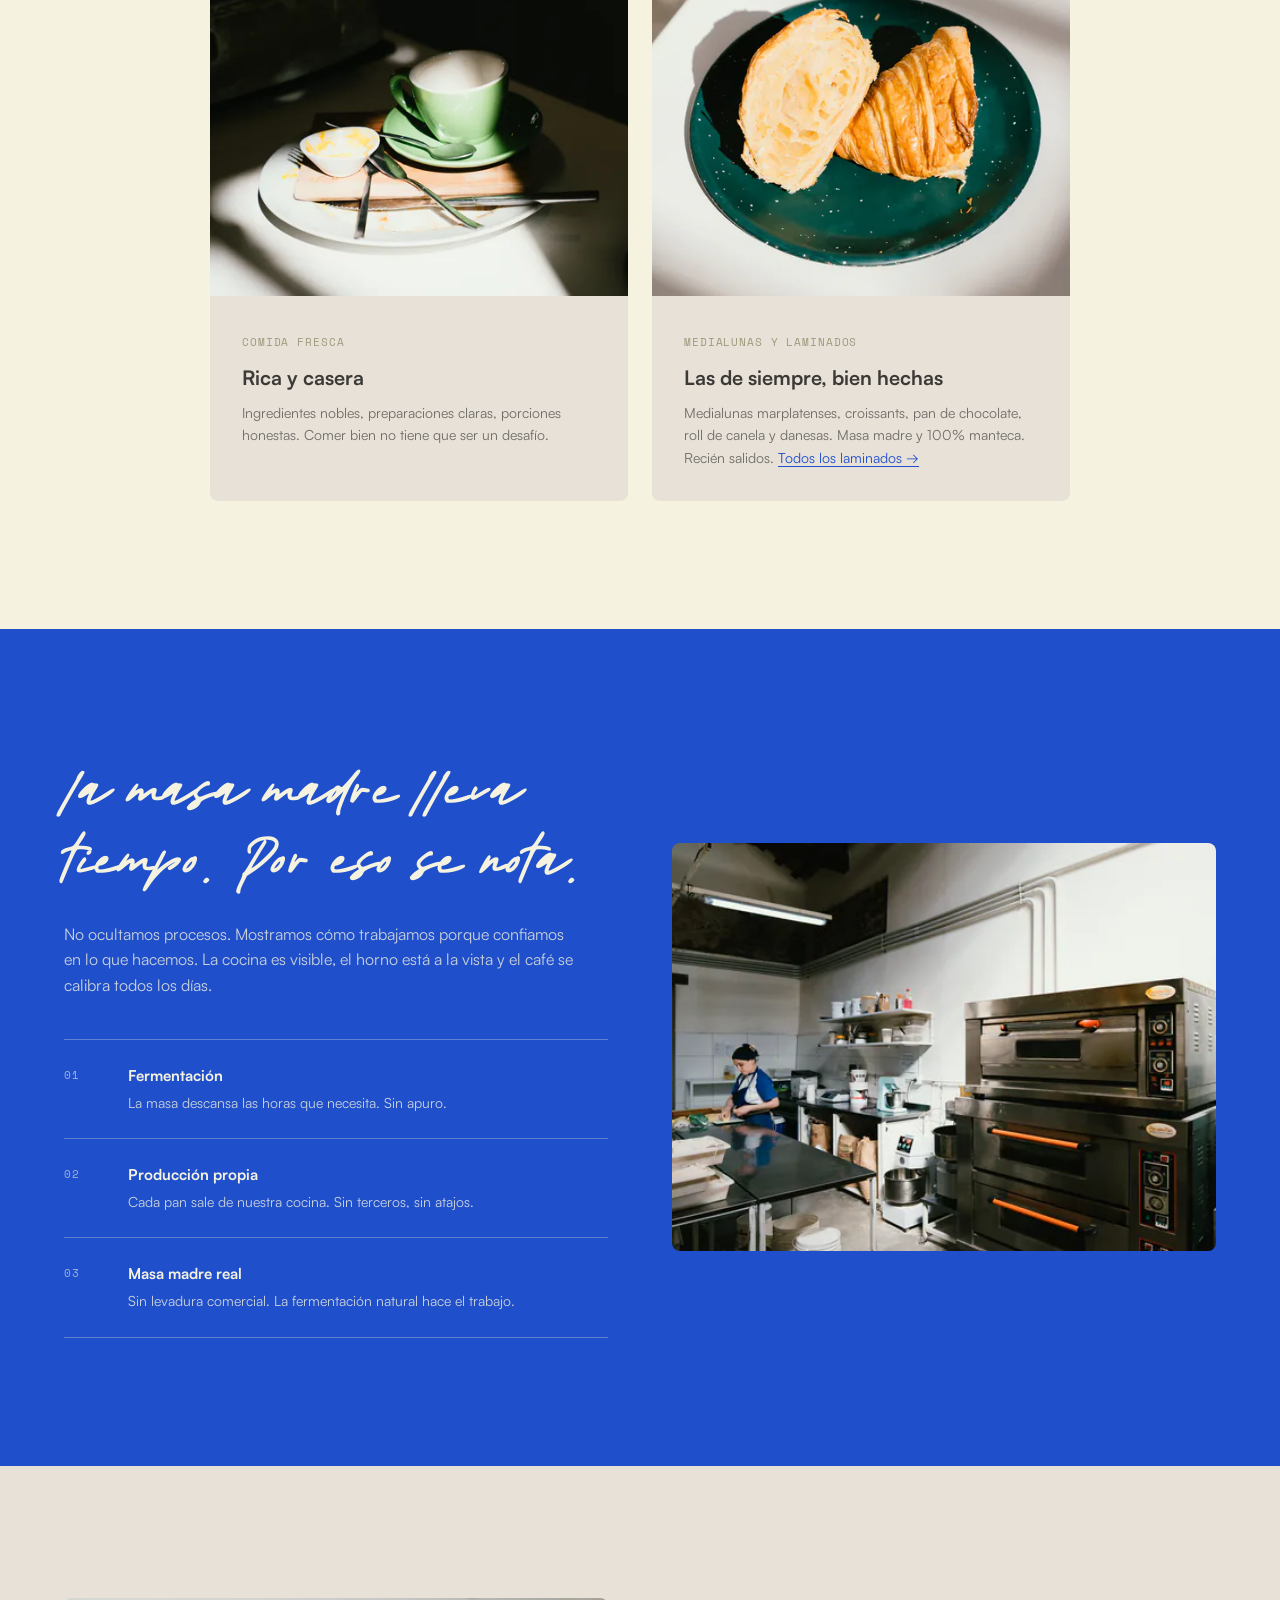
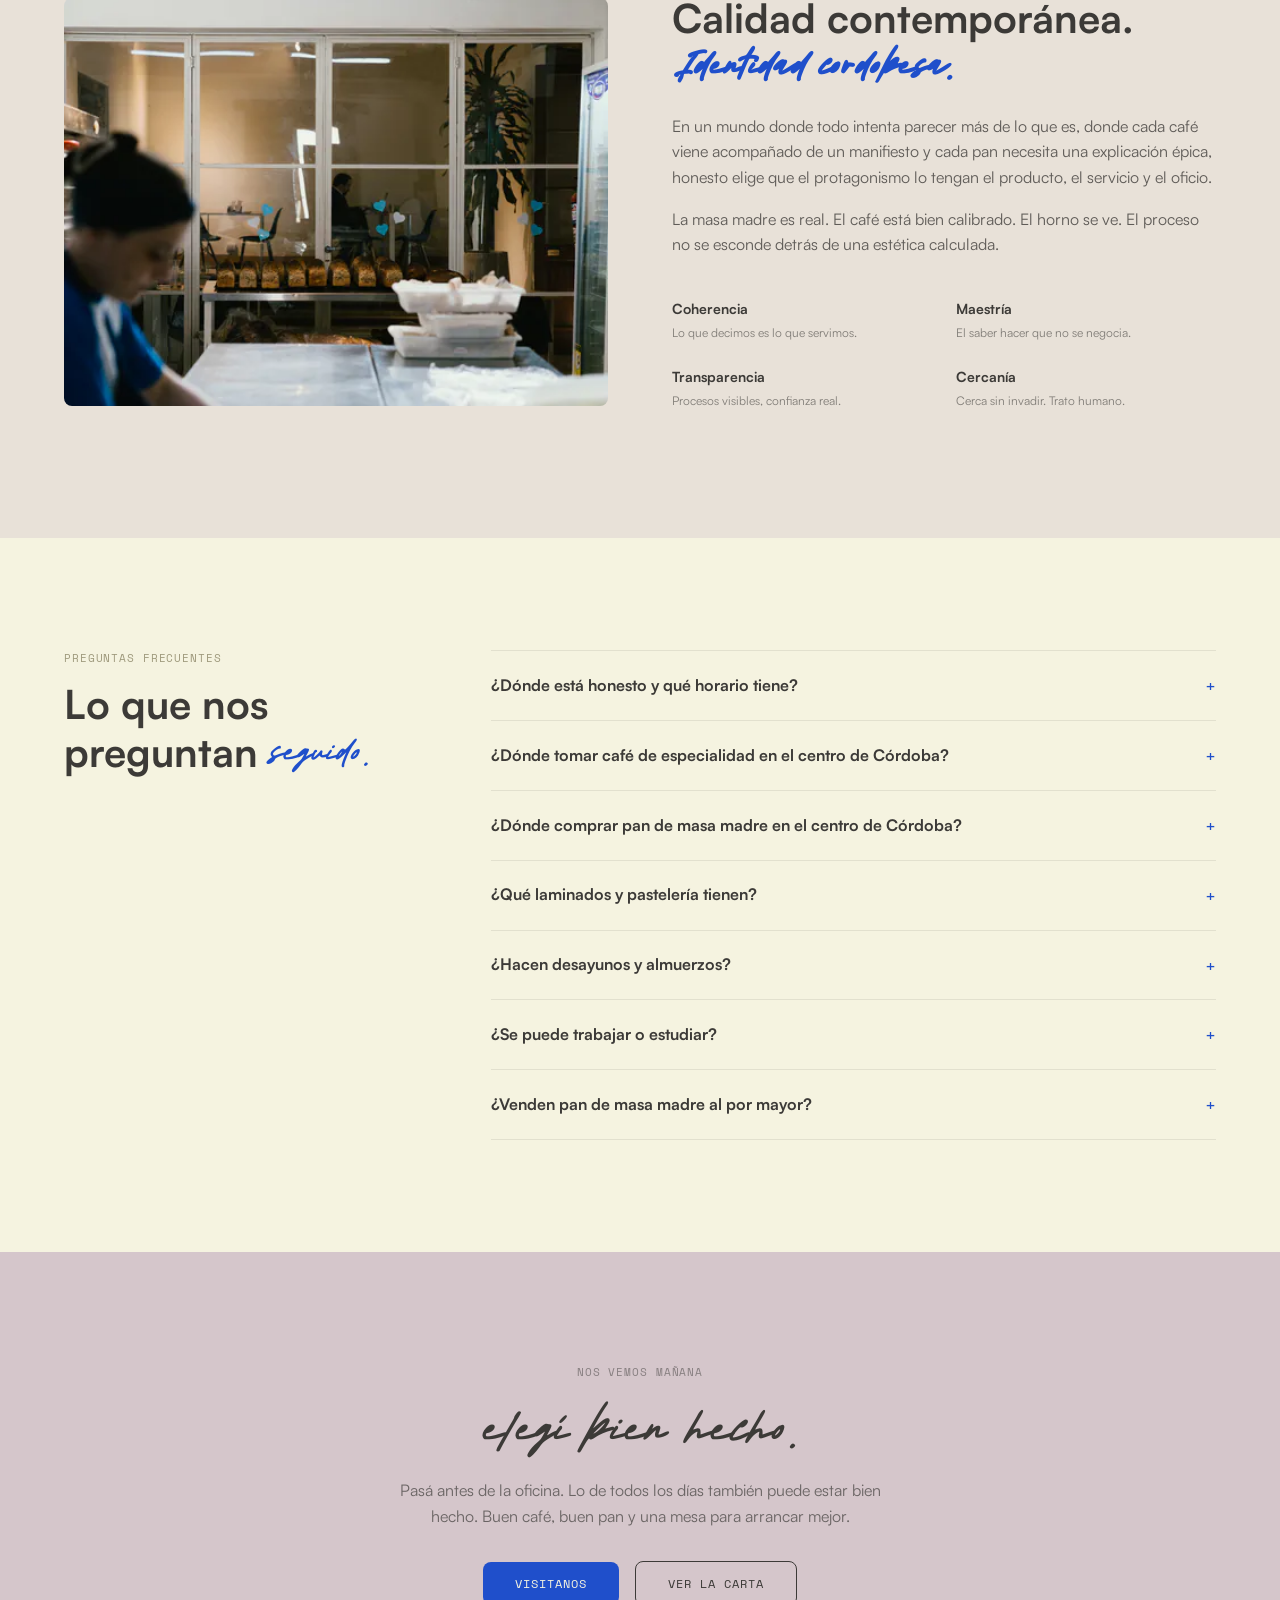
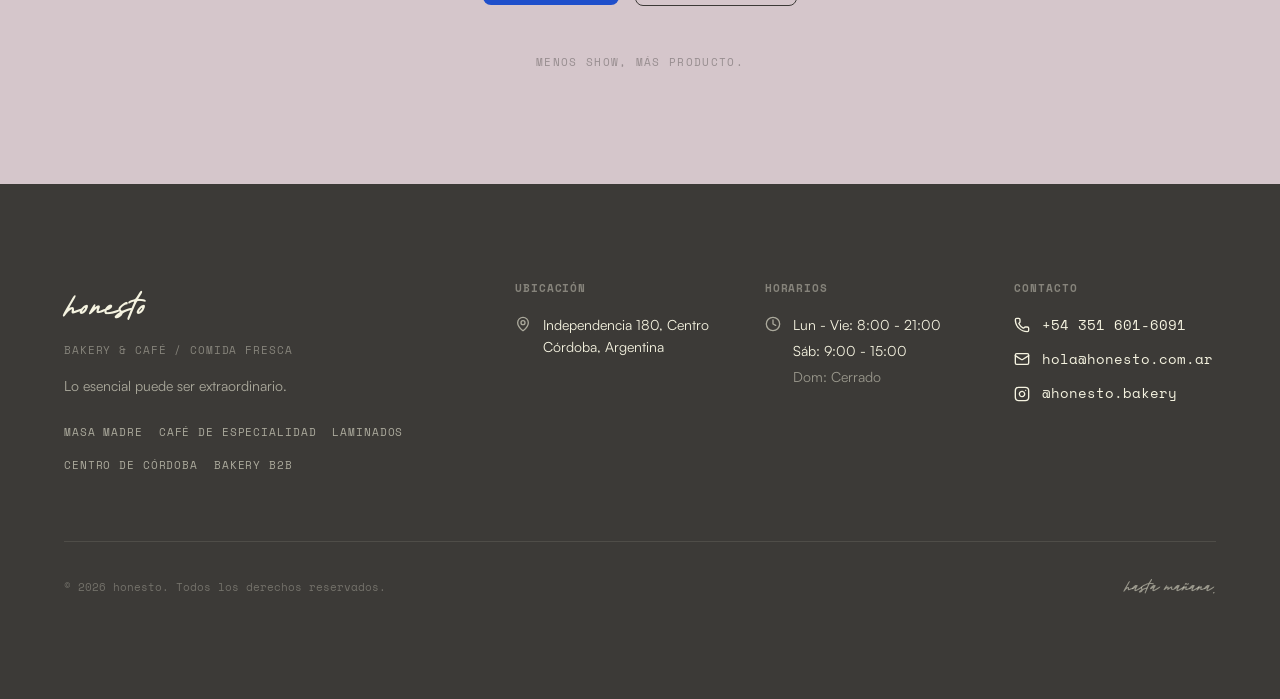
==== commit 6bdc0367: "Add four content pages: masa madre, café de especialidad, laminados, centro de Córdoba Each page (fo" ====
--- a/index.html
+++ b/index.html
@@ -419,6 +419,11 @@
     <a href="#carta">Carta</a>
     <a href="#preguntas">Preguntas</a>
     <a href="bakery.html">Bakery</a>
+    <p class="mobile-menu__group">Más</p>
+    <a href="/masa-madre/">Masa madre</a>
+    <a href="/cafe-especialidad/">Café de especialidad</a>
+    <a href="/laminados/">Laminados</a>
+    <a href="/centro-cordoba/">Centro de Córdoba</a>
   </nav>
 </header>
 
@@ -463,7 +468,7 @@
       <div>
         <p class="section-eyebrow">En pocas palabras</p>
         <h2 class="resumen__title" id="resumen-title">¿Qué es honesto?</h2>
-        <p class="resumen__text">honesto es una cafetería de especialidad y panadería de masa madre en Independencia 180, Centro, Córdoba, a pocas cuadras de la Plaza San Martín. Su producto principal es la hogaza de masa madre con 24 horas de fermentación natural. También hace laminados, pastelería y comida fresca de producción propia, y con <a href="bakery.html">honesto bakery</a> abastece al por mayor a cafeterías y restaurantes de Córdoba.</p>
+        <p class="resumen__text">honesto es una cafetería de especialidad y panadería de masa madre en Independencia 180, <a href="/centro-cordoba/">Centro, Córdoba</a>, a pocas cuadras de la Plaza San Martín. Su producto principal es la hogaza de masa madre con 24 horas de fermentación natural. También hace laminados, pastelería y comida fresca de producción propia, y con <a href="bakery.html">honesto bakery</a> abastece al por mayor a cafeterías y restaurantes de Córdoba.</p>
       </div>
       <dl class="resumen__facts">
         <div><dt>Dirección</dt><dd>Independencia 180, Centro, Córdoba, Argentina</dd></div>
@@ -550,7 +555,7 @@
           <div class="product-card__body">
             <span class="product-card__label">Hogaza de Masa Madre</span>
             <h3 class="product-card__title">Fermentación de 24 horas</h3>
-            <p class="product-card__desc">Nuestro producto principal. Harinas de trigo, integral y centeno, 24 horas de fermentación natural, sin levadura comercial. Corteza crocante, miga aireada. Horneada todos los días.</p>
+            <p class="product-card__desc">Nuestro producto principal. Harinas de trigo, integral y centeno, 24 horas de fermentación natural, sin levadura comercial. Corteza crocante, miga aireada. Horneada todos los días. <a href="/masa-madre/">Más sobre nuestra masa madre →</a></p>
           </div>
         </div>
         <div class="product-card">
@@ -560,7 +565,7 @@
           <div class="product-card__body">
             <span class="product-card__label">Café de Especialidad</span>
             <h3 class="product-card__title">Calibrado todos los días</h3>
-            <p class="product-card__desc">No hace falta saber de café de especialidad para notar la diferencia. Se nota en la taza.</p>
+            <p class="product-card__desc">No hace falta saber de café de especialidad para notar la diferencia. Se nota en la taza. <a href="/cafe-especialidad/">Qué es y cómo lo preparamos →</a></p>
           </div>
         </div>
         <div class="product-card">
@@ -580,7 +585,7 @@
           <div class="product-card__body">
             <span class="product-card__label">Medialunas y Laminados</span>
             <h3 class="product-card__title">Las de siempre, bien hechas</h3>
-            <p class="product-card__desc">Medialunas marplatenses, croissants, pan de chocolate, roll de canela y danesas. Masa madre y 100% manteca. Recién salidos.</p>
+            <p class="product-card__desc">Medialunas marplatenses, croissants, pan de chocolate, roll de canela y danesas. Masa madre y 100% manteca. Recién salidos. <a href="/laminados/">Todos los laminados →</a></p>
           </div>
         </div>
       </div>
@@ -723,6 +728,13 @@
         <a class="footer-v2__brand" href="/">honesto</a>
         <p class="footer-v2__tagline">Bakery &amp; Café / Comida Fresca</p>
         <p class="footer-v2__desc">Lo esencial puede ser extraordinario.</p>
+        <ul class="footer-v2__links" aria-label="Más sobre honesto">
+          <li><a href="/masa-madre/">Masa madre</a></li>
+          <li><a href="/cafe-especialidad/">Café de especialidad</a></li>
+          <li><a href="/laminados/">Laminados</a></li>
+          <li><a href="/centro-cordoba/">Centro de Córdoba</a></li>
+          <li><a href="/bakery.html">Bakery B2B</a></li>
+        </ul>
       </div>
       <div class="footer-v2__col">
         <h3>Ubicación</h3>
--- a/css/main.css
+++ b/css/main.css
@@ -2149,6 +2149,245 @@
   color: var(--color-charcoal);
 }
 
+/* ─── PÁGINAS DE CONTENIDO (/masa-madre, /cafe-especialidad, /laminados, /centro-cordoba) */
+.page-hero {
+  background: var(--color-rose-40);
+  padding: 128px 0 56px;   /* header is fixed: keep breadcrumbs clear of it */
+}
+
+@media (min-width: 1024px) {
+  .page-hero { padding: 176px 0 80px; }
+}
+
+.page-hero--blue { background: var(--color-blue-primary); color: var(--color-cream); }
+
+.page-hero__inner {
+  max-width: 1280px;
+  margin: 0 auto;
+  padding-inline: 24px;
+  display: grid;
+  gap: 32px;
+}
+
+@media (min-width: 1024px) {
+  .page-hero__inner {
+    padding-inline: 64px;
+    grid-template-columns: 7fr 5fr;
+    gap: 64px;
+    align-items: center;
+  }
+}
+
+.page-hero h1 {
+  font-size: clamp(30px, 4.4vw, 48px);
+  font-weight: 700;
+  line-height: 1.15;
+  color: var(--color-charcoal);
+  margin: 12px 0 20px;
+  max-width: 22ch;
+}
+
+.page-hero h1 em {
+  font-style: normal;
+  font-family: var(--font-display);
+  font-weight: 400;
+  color: var(--color-blue-primary);
+}
+
+.page-hero--blue h1 { color: var(--color-cream); }
+.page-hero--blue h1 em { color: var(--color-yellow); }
+.page-hero--blue .section-eyebrow { color: var(--color-cream-60); }
+
+.page-hero__lead {
+  font-size: clamp(17px, 1.6vw, 20px);
+  line-height: 1.55;
+  color: var(--color-charcoal-80);
+  margin: 0;
+  max-width: 54ch;
+}
+
+.page-hero--blue .page-hero__lead { color: var(--color-cream-80); }
+
+.page-hero__figure {
+  margin: 0;
+  overflow: hidden;
+  border-radius: var(--radius-md);
+}
+
+.page-hero__figure img { width: 100%; height: 100%; object-fit: cover; display: block; }
+
+.breadcrumbs {
+  font-family: var(--font-mono);
+  font-size: 11px;
+  letter-spacing: 0.08em;
+  text-transform: uppercase;
+  color: var(--color-charcoal-50);
+  margin: 0 0 8px;
+}
+
+.breadcrumbs a { color: inherit; text-decoration: none; }
+.breadcrumbs a:hover { color: var(--color-blue-primary); }
+.breadcrumbs span { margin: 0 8px; }
+.page-hero--blue .breadcrumbs { color: var(--color-cream-60); }
+
+.article {
+  background: var(--color-cream);
+  padding: 72px 0 24px;
+}
+
+@media (min-width: 1024px) {
+  .article { padding: 96px 0 40px; }
+}
+
+.article__inner {
+  max-width: 1280px;
+  margin: 0 auto;
+  padding-inline: 24px;
+  display: grid;
+  gap: 56px;
+}
+
+@media (min-width: 1024px) {
+  .article__inner {
+    padding-inline: 64px;
+    grid-template-columns: 8fr 4fr;
+    gap: 96px;
+    align-items: start;
+  }
+}
+
+.article__body { display: grid; gap: 40px; }
+
+.article__body section > h2 {
+  font-size: clamp(22px, 2.6vw, 30px);
+  font-weight: 700;
+  line-height: 1.25;
+  color: var(--color-charcoal);
+  margin: 0 0 14px;
+  text-wrap: balance;
+}
+
+.article__body p {
+  font-size: 17px;
+  line-height: 1.65;
+  color: var(--color-charcoal-80);
+  margin: 0 0 14px;
+  max-width: 66ch;
+}
+
+.article__body p:last-child { margin-bottom: 0; }
+
+.article__body ul,
+.article__body ol {
+  margin: 0 0 14px;
+  padding-left: 22px;
+  color: var(--color-charcoal-80);
+  font-size: 17px;
+  line-height: 1.6;
+  max-width: 62ch;
+}
+
+.article__body li { margin-bottom: 6px; }
+.article__body li strong { color: var(--color-charcoal); }
+
+.article__body a {
+  color: var(--color-blue-primary);
+  text-decoration: underline;
+  text-underline-offset: 3px;
+}
+
+.article__body a:hover { color: var(--color-blue-deep); }
+
+.article__figure {
+  margin: 0;
+  overflow: hidden;
+  border-radius: var(--radius-md);
+}
+
+.article__figure img { width: 100%; display: block; }
+
+.article__figure figcaption {
+  font-family: var(--font-mono);
+  font-size: 11px;
+  letter-spacing: 0.06em;
+  text-transform: uppercase;
+  color: var(--color-charcoal-50);
+  padding: 10px 0 0;
+}
+
+.article__aside { display: grid; gap: 32px; }
+
+@media (min-width: 1024px) {
+  .article__aside { position: sticky; top: 112px; }
+}
+
+.aside-card {
+  border: 1px solid var(--color-charcoal-10);
+  border-radius: var(--radius-md);
+  padding: 20px 22px;
+}
+
+.aside-card h3 {
+  font-family: var(--font-mono);
+  font-size: 11px;
+  letter-spacing: 0.08em;
+  text-transform: uppercase;
+  color: var(--color-olive);
+  margin: 0 0 12px;
+  font-weight: 400;
+}
+
+.aside-card ul { list-style: none; margin: 0; padding: 0; display: grid; gap: 8px; }
+
+.aside-card li,
+.aside-card p {
+  font-size: 14px;
+  line-height: 1.55;
+  color: var(--color-charcoal);
+  margin: 0;
+}
+
+.aside-card a { color: var(--color-blue-primary); text-decoration: underline; text-underline-offset: 3px; }
+.aside-card a:hover { color: var(--color-blue-deep); }
+
+.aside-card--blue {
+  background: var(--color-blue-primary);
+  border-color: transparent;
+}
+
+.aside-card--blue h3 { color: var(--color-cream-60); }
+.aside-card--blue p { color: var(--color-cream); }
+.aside-card--blue .btn-cream { margin-top: 14px; }
+
+.dist-table { width: 100%; border-collapse: collapse; font-size: 14px; }
+.dist-table td { padding: 8px 0; border-bottom: 1px solid var(--color-charcoal-10); color: var(--color-charcoal); vertical-align: top; }
+.dist-table td:last-child { text-align: right; font-family: var(--font-mono); font-size: 12px; color: var(--color-charcoal-60); white-space: nowrap; font-variant-numeric: tabular-nums; }
+
+.product-card__desc a { color: var(--color-blue-primary); text-decoration: underline; text-underline-offset: 3px; }
+.product-card__desc a:hover { color: var(--color-blue-deep); }
+
+.footer-v2__links { list-style: none; margin: 20px 0 0; padding: 0; display: flex; flex-wrap: wrap; gap: 8px 16px; }
+.footer-v2__links a {
+  font-family: var(--font-mono);
+  font-size: 11px;
+  letter-spacing: 0.08em;
+  text-transform: uppercase;
+  color: var(--color-cream-60);
+  text-decoration: none;
+}
+.footer-v2__links a:hover { color: var(--color-cream); }
+
+.mobile-menu__group {
+  font-family: var(--font-mono);
+  font-size: 10px;
+  letter-spacing: 0.1em;
+  text-transform: uppercase;
+  color: var(--color-charcoal-40);
+  padding: 16px 0 4px;
+  border-top: 1px solid var(--color-charcoal-10);
+  margin-top: 8px;
+}
+
 /* ─── BAKERY B2B ─────────────────────────────────────────── */
 .btn-cream {
   display: inline-flex;
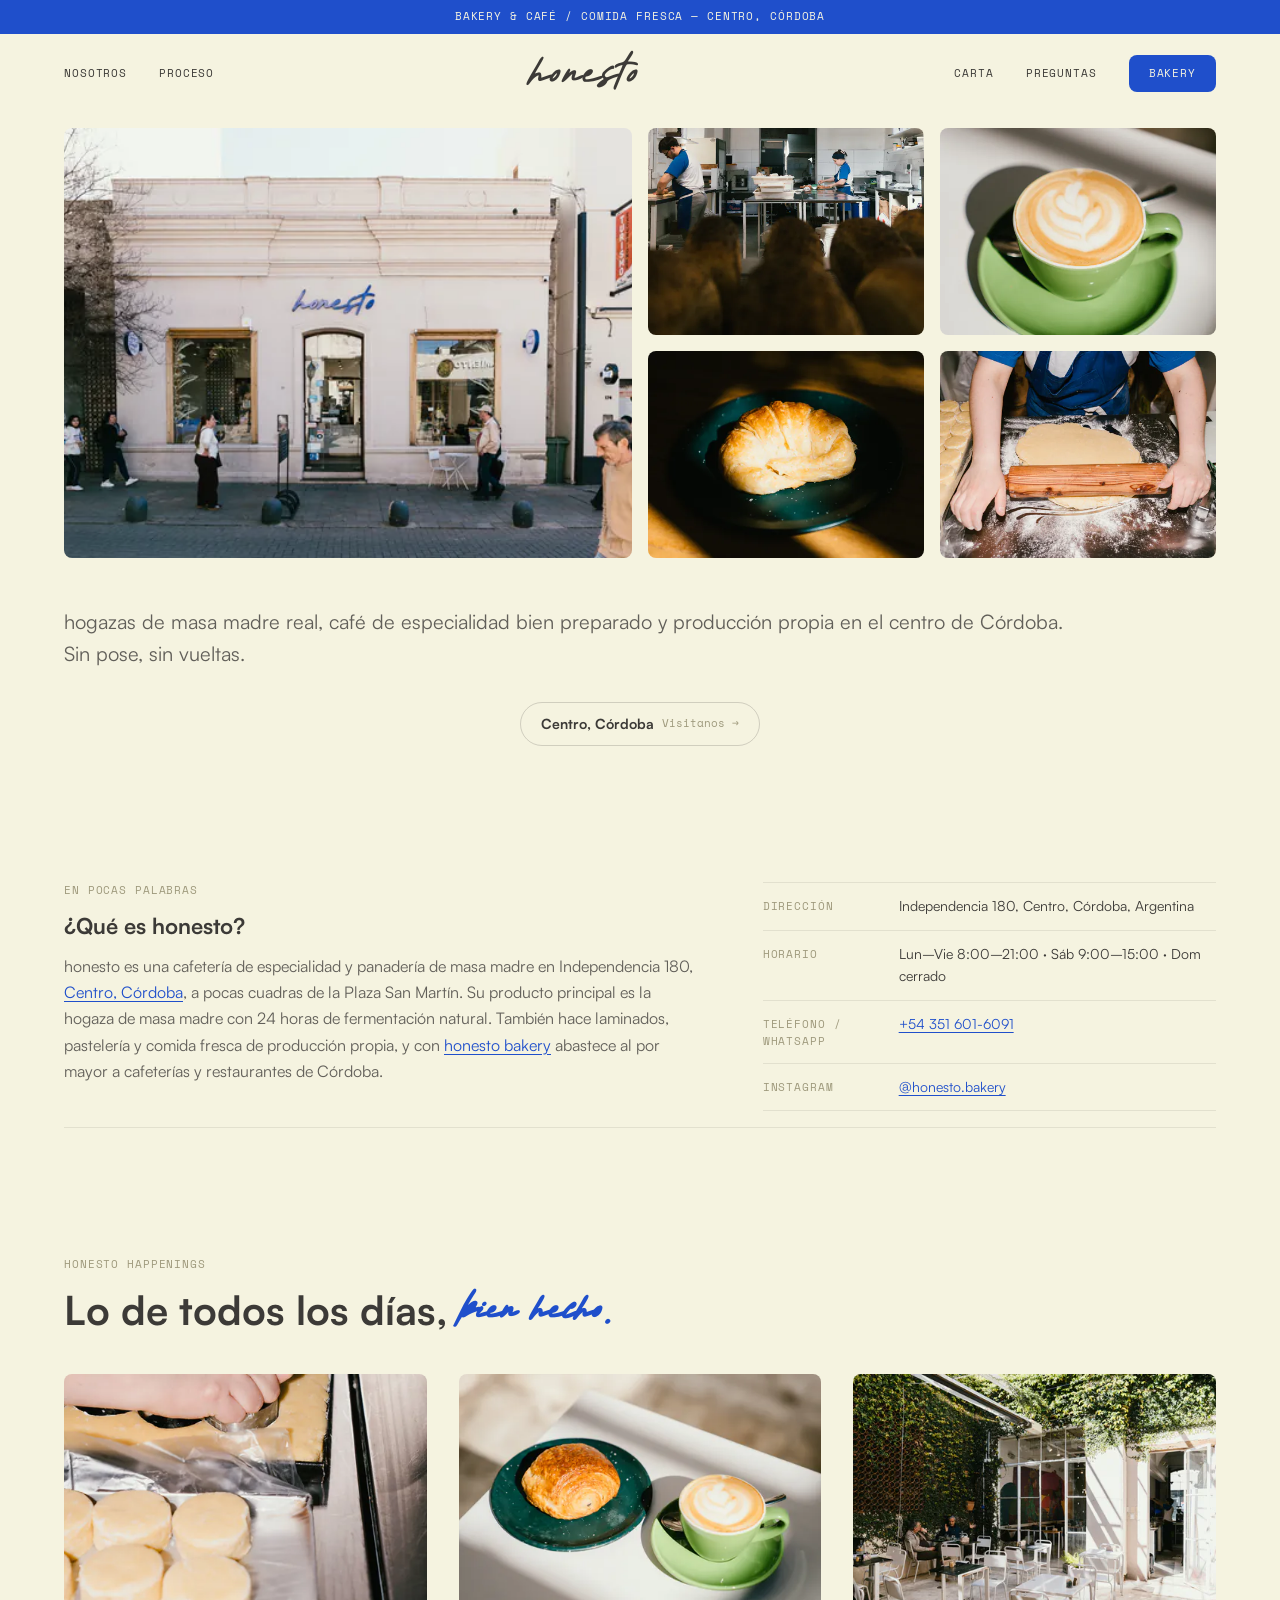
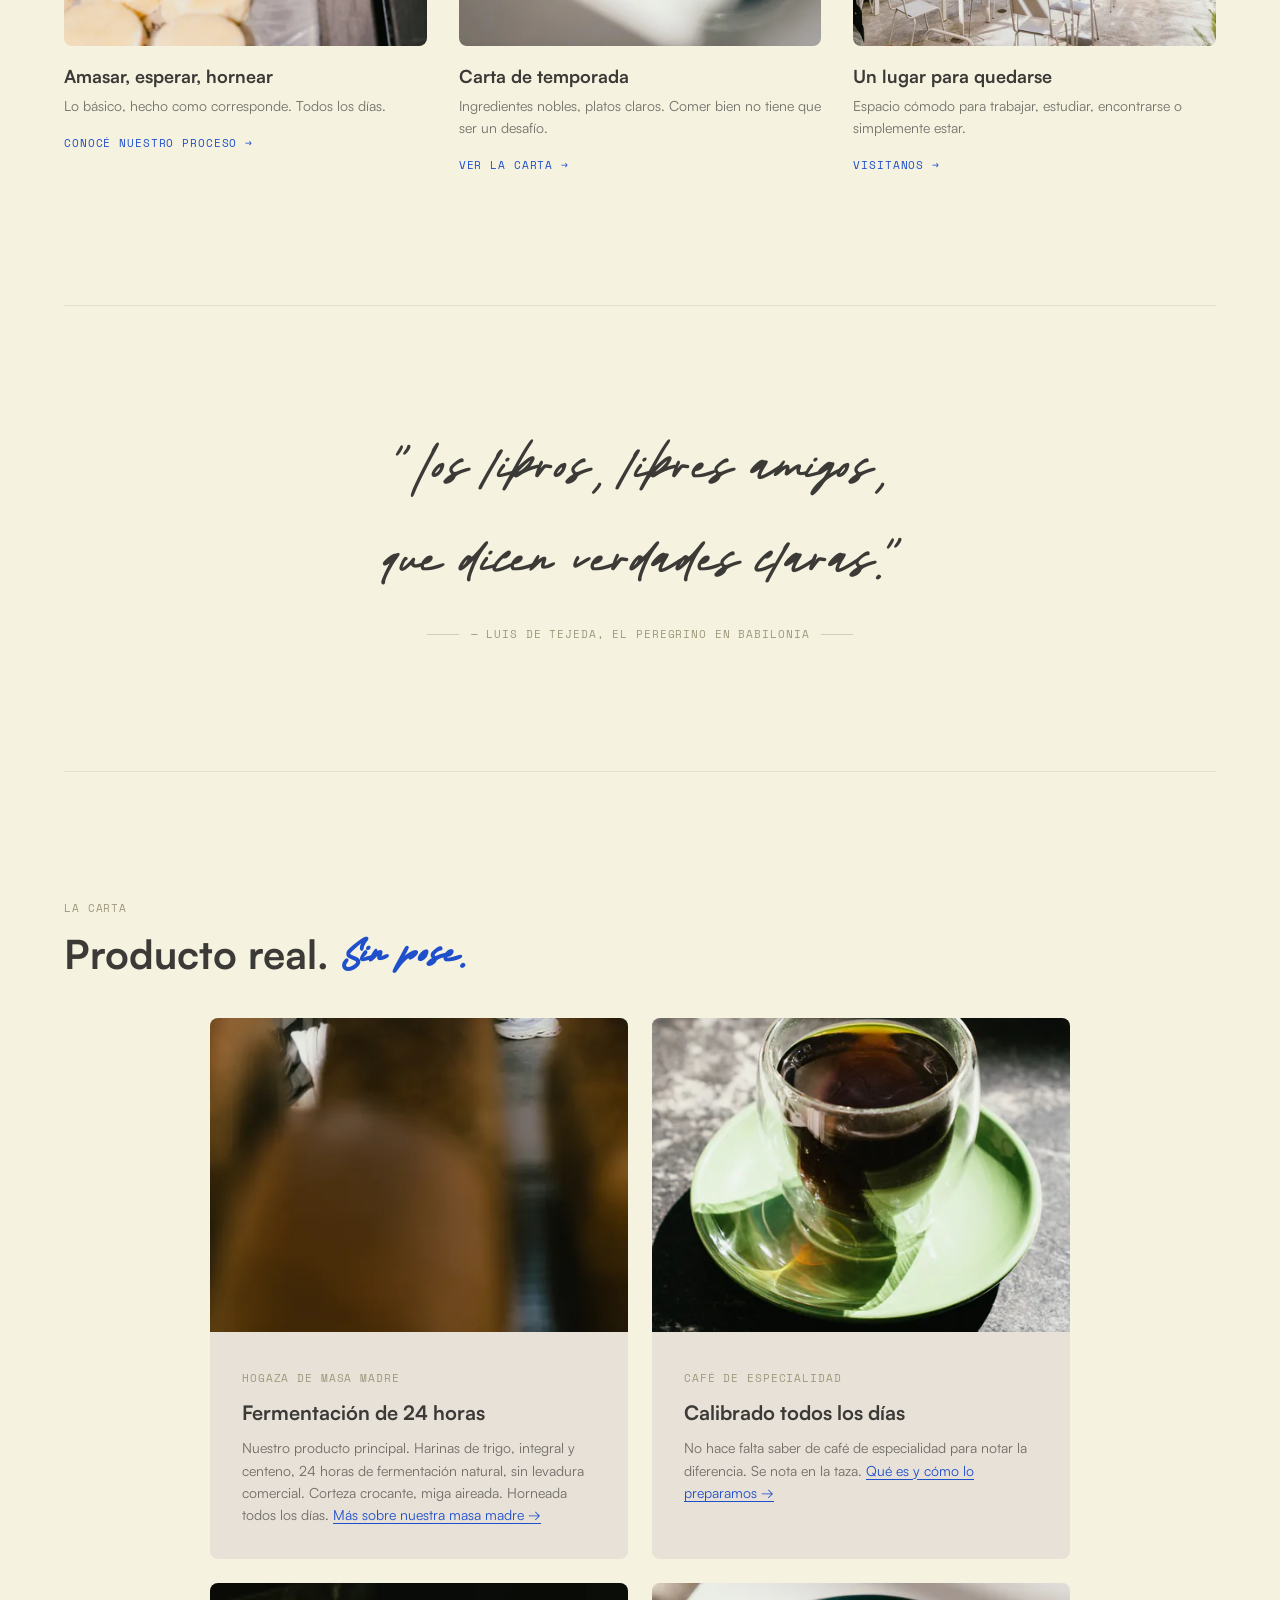
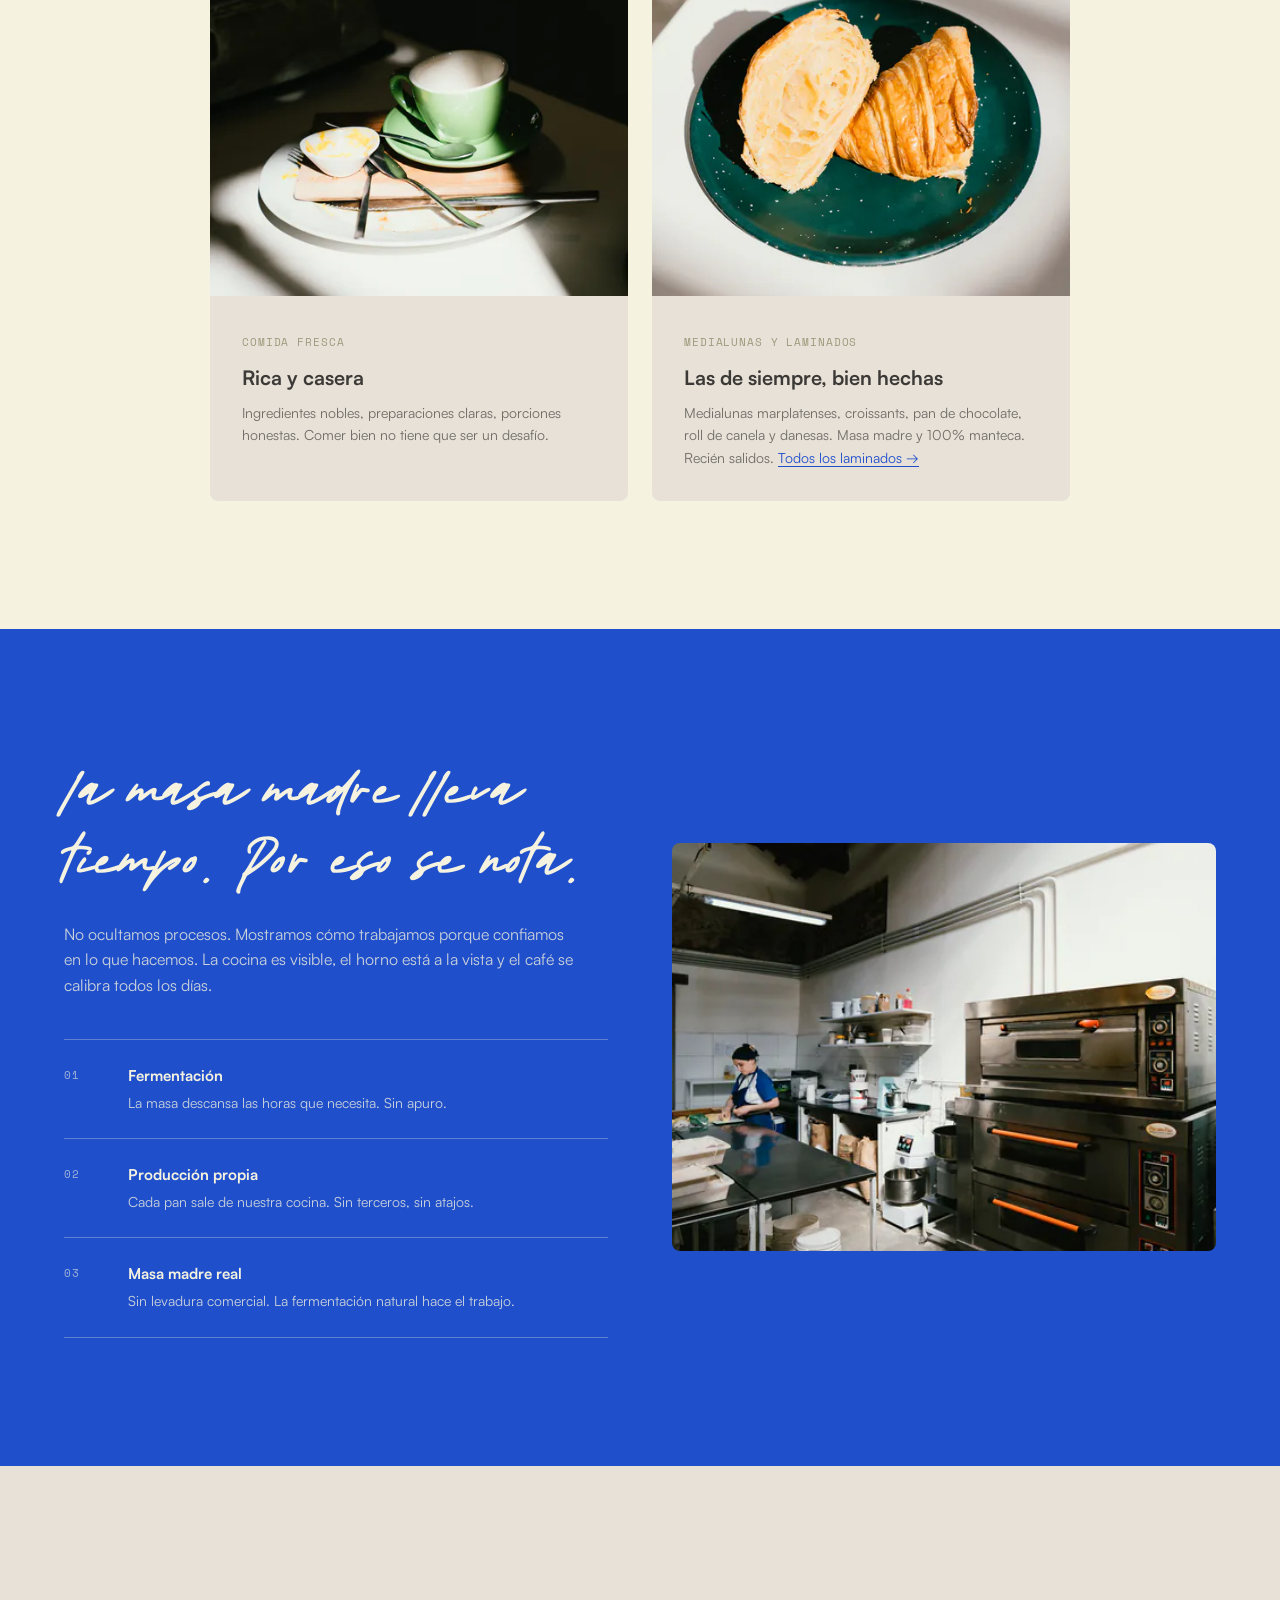
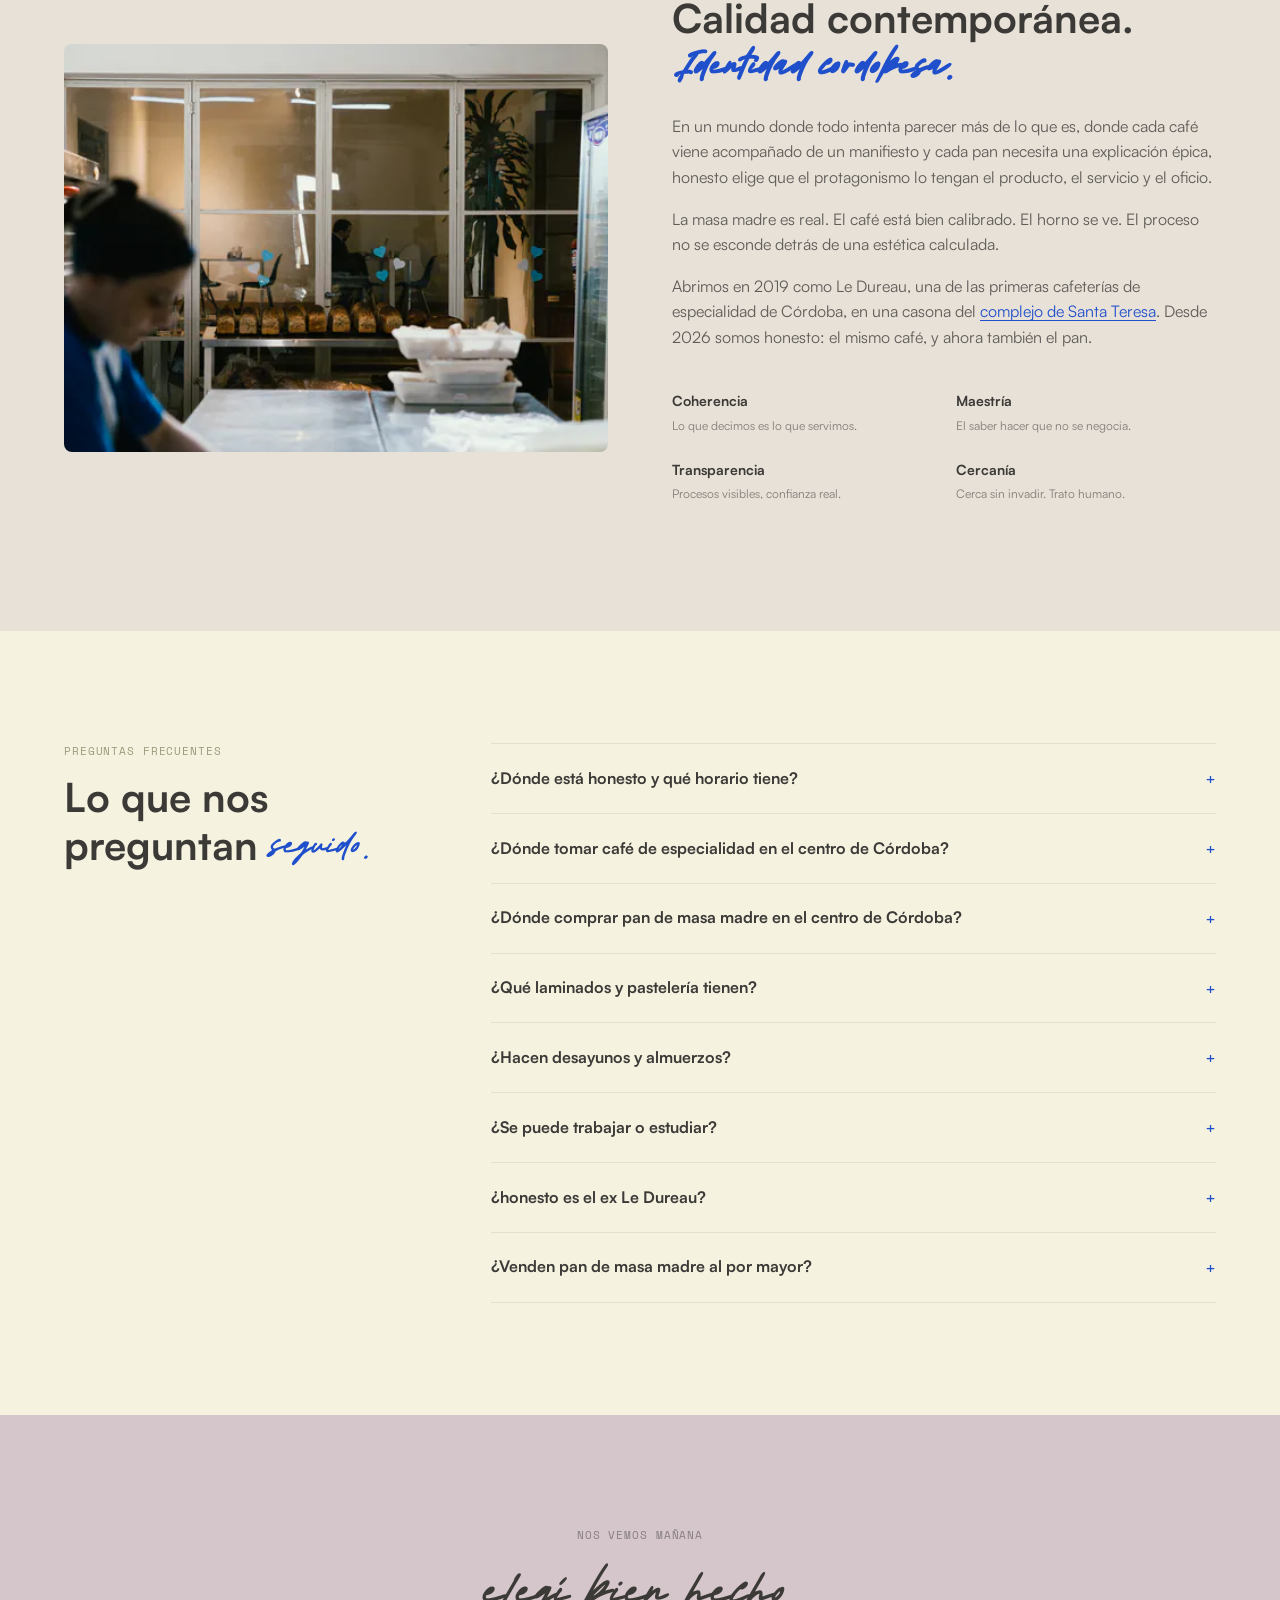
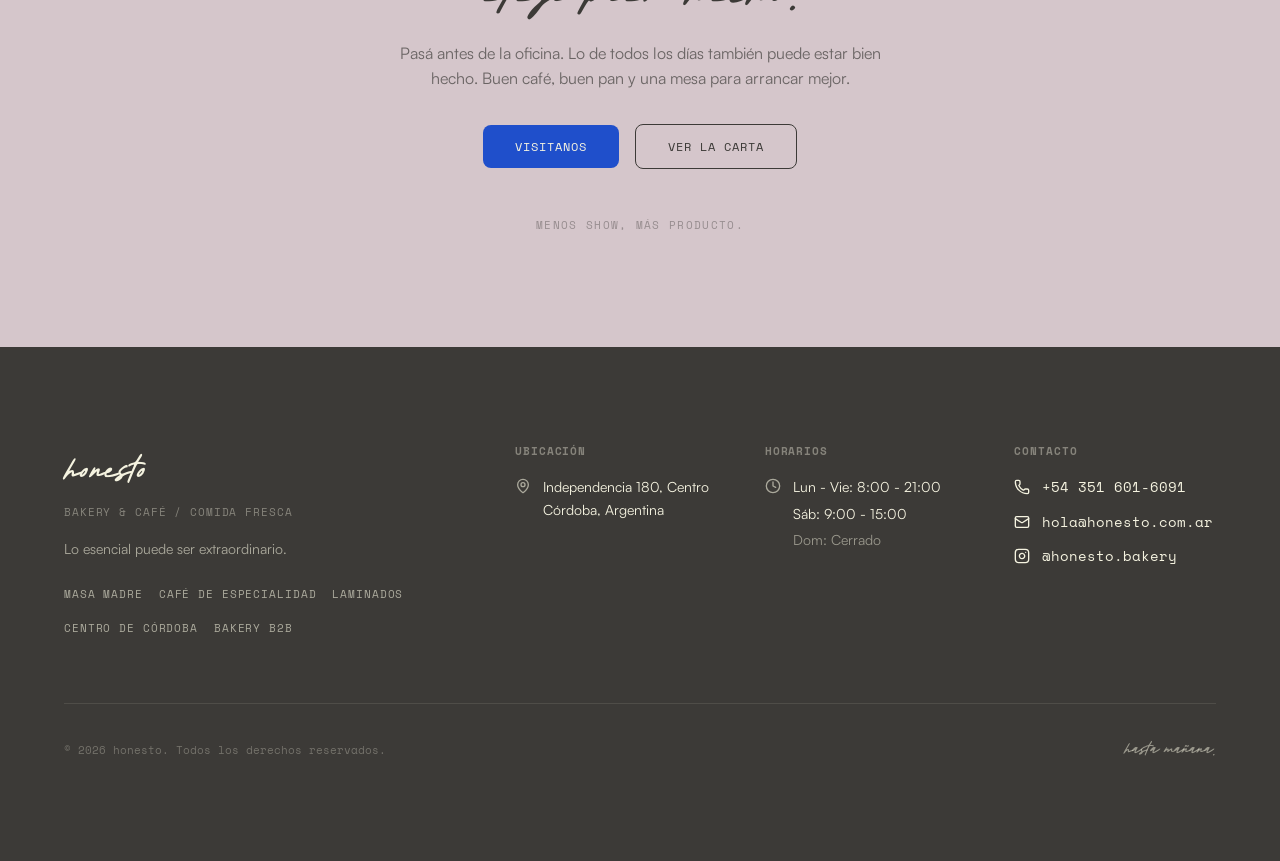
==== commit e65738c0: "Confirmed facts: 8:00 bake-out, guest hopper, plant milks, Le Dureau origin, Santa Teresa Bread and " ====
--- a/index.html
+++ b/index.html
@@ -51,10 +51,11 @@
         "alternateName": [
           "honesto bakery & café",
           "honesto bakery",
-          "Honesto Obrador"
+          "Honesto Obrador",
+          "Le Dureau (nombre anterior, 2019–2025)"
         ],
         "slogan": "Lo esencial puede ser extraordinario.",
-        "description": "Café de especialidad y panadería de masa madre en el centro de Córdoba, Argentina. Hogazas con 24 horas de fermentación natural sin levadura comercial, café calibrado todos los días, laminados, pastelería y comida fresca de producción propia. Cocina y horno a la vista. Venta mayorista B2B para cafeterías y restaurantes a través de honesto bakery.",
+        "description": "Café de especialidad y panadería de masa madre en el centro de Córdoba, Argentina. Hogazas con 24 horas de fermentación natural sin levadura comercial, café calibrado todos los días, laminados, pastelería y comida fresca de producción propia. Cocina y horno a la vista. Venta mayorista B2B para cafeterías y restaurantes a través de honesto bakery. El local abrió en 2019 como Le Dureau, una de las primeras cafeterías de especialidad de Córdoba; desde 2026 se llama honesto y funciona en una casona del complejo de Santa Teresa.",
         "url": "https://honesto.com.ar/",
         "email": "hola@honesto.com.ar",
         "telephone": "+543516016091",
@@ -120,7 +121,8 @@
           "Laminados de manteca",
           "Croissants y medialunas congelados para hornear",
           "Panadería artesanal",
-          "Venta mayorista para cafeterías"
+          "Venta mayorista para cafeterías",
+          "Tostadores de café locales de Córdoba (tolva invitada)"
         ],
         "hasMenu": {
           "@type": "Menu",
@@ -278,7 +280,8 @@
             "@id": "https://honesto.com.ar/#negocio"
           },
           "menu": "https://menu.fu.do/independencia180/qr-menu"
-        }
+        },
+        "foundingDate": "2019"
       },
       {
         "@type": "WebSite",
@@ -335,7 +338,7 @@
             "name": "¿Dónde tomar café de especialidad en el centro de Córdoba?",
             "acceptedAnswer": {
               "@type": "Answer",
-              "text": "En honesto, Independencia 180. Trabajamos con café de especialidad y lo calibramos todos los días para que salga igual de bien en cada taza. No hace falta saber de café para notar la diferencia."
+              "text": "En honesto, Independencia 180. Trabajamos con café de especialidad de la casa y una tolva invitada que rota entre tostadores locales de Córdoba, calibrado todos los días. Hay leches vegetales. No hace falta saber de café para notar la diferencia."
             }
           },
           {
@@ -359,7 +362,7 @@
             "name": "¿Hacen desayunos y almuerzos?",
             "acceptedAnswer": {
               "@type": "Answer",
-              "text": "Sí. honesto abre a las 8:00 de lunes a viernes con medialunas recién horneadas, pan de masa madre y café de especialidad. Al mediodía hay comida fresca de producción propia, para comer ahí o llevar."
+              "text": "Sí. honesto abre a las 8:00 de lunes a viernes y a esa hora el pan y las medialunas ya están recién horneados. Hay café de especialidad, también con leches vegetales. Al mediodía hay comida fresca de producción propia, para comer ahí o llevar."
             }
           },
           {
@@ -376,6 +379,14 @@
             "acceptedAnswer": {
               "@type": "Answer",
               "text": "Sí. honesto bakery es la unidad mayorista de honesto: hogazas y panes de molde de masa madre, laminados de manteca, pastelería y congelados para hornear en packs de 10, para cafeterías, restaurantes, hoteles y tiendas de Córdoba. Carta con precios en menu.fu.do/independencia180/qr-menu; pedidos por WhatsApp al +54 351 601-6091 o registrando el negocio en honesto.com.ar/bakery.html."
+            }
+          },
+          {
+            "@type": "Question",
+            "name": "¿honesto es el ex Le Dureau?",
+            "acceptedAnswer": {
+              "@type": "Answer",
+              "text": "Sí. El local de Independencia 180 abrió en 2019 como Le Dureau, una de las primeras cafeterías de especialidad de Córdoba. Desde 2026 se llama honesto y se enfoca en pan de masa madre, laminados y café de especialidad. Misma casona del complejo de Santa Teresa, nuevo nombre."
             }
           }
         ]
@@ -641,6 +652,7 @@
           <h2>Calidad contemporánea. <em>Identidad cordobesa.</em></h2>
           <p>En un mundo donde todo intenta parecer más de lo que es, donde cada café viene acompañado de un manifiesto y cada pan necesita una explicación épica, honesto elige que el protagonismo lo tengan el producto, el servicio y el oficio.</p>
           <p>La masa madre es real. El café está bien calibrado. El horno se ve. El proceso no se esconde detrás de una estética calculada.</p>
+          <p>Abrimos en 2019 como Le Dureau, una de las primeras cafeterías de especialidad de Córdoba, en una casona del <a href="/centro-cordoba/">complejo de Santa Teresa</a>. Desde 2026 somos honesto: el mismo café, y ahora también el pan.</p>
           <div class="nosotros__values">
             <div class="value-item">
               <h3>Coherencia</h3>
@@ -678,7 +690,7 @@
         </details>
         <details class="faq__item">
           <summary>¿Dónde tomar café de especialidad en el centro de Córdoba?</summary>
-          <p>Acá, en Independencia 180. Trabajamos con café de especialidad y lo calibramos todos los días para que salga igual de bien en cada taza. No hace falta saber de café para notar la diferencia.</p>
+          <p>Acá, en Independencia 180. Café de especialidad de la casa y una <a href="/cafe-especialidad/">tolva invitada</a> que rota entre tostadores locales de Córdoba, calibrado todos los días. Hay leches vegetales. No hace falta saber de café para notar la diferencia.</p>
         </details>
         <details class="faq__item">
           <summary>¿Dónde comprar pan de masa madre en el centro de Córdoba?</summary>
@@ -690,11 +702,15 @@
         </details>
         <details class="faq__item">
           <summary>¿Hacen desayunos y almuerzos?</summary>
-          <p>Sí. Abrimos a las 8:00 con medialunas recién horneadas, pan de masa madre y café de especialidad. Al mediodía hay comida fresca de producción propia, para comer acá o llevar.</p>
+          <p>Sí. Abrimos a las 8:00 y a esa hora el pan y las medialunas ya están recién horneados. Hay café de especialidad, también con leches vegetales. Al mediodía hay comida fresca de producción propia, para comer acá o llevar.</p>
         </details>
         <details class="faq__item">
           <summary>¿Se puede trabajar o estudiar?</summary>
           <p>Sí. Es un espacio cómodo y luminoso, pensado para quedarse: trabajar, estudiar, reunirse o simplemente estar un rato.</p>
+        </details>
+        <details class="faq__item">
+          <summary>¿honesto es el ex Le Dureau?</summary>
+          <p>Sí. El local abrió en 2019 como Le Dureau, una de las primeras cafeterías de especialidad de Córdoba. Desde 2026 se llama honesto y se enfoca en pan de masa madre, laminados y café de especialidad. Misma casona del <a href="/centro-cordoba/">complejo de Santa Teresa</a>, nuevo nombre.</p>
         </details>
         <details class="faq__item">
           <summary>¿Venden pan de masa madre al por mayor?</summary>
--- a/css/main.css
+++ b/css/main.css
@@ -1617,6 +1617,9 @@
   margin: 0 0 16px;
 }
 
+.nosotros p a { color: var(--color-blue-primary); text-decoration: underline; text-underline-offset: 3px; }
+.nosotros p a:hover { color: var(--color-blue-deep); }
+
 .nosotros__values {
   display: grid;
   grid-template-columns: repeat(2, 1fr);
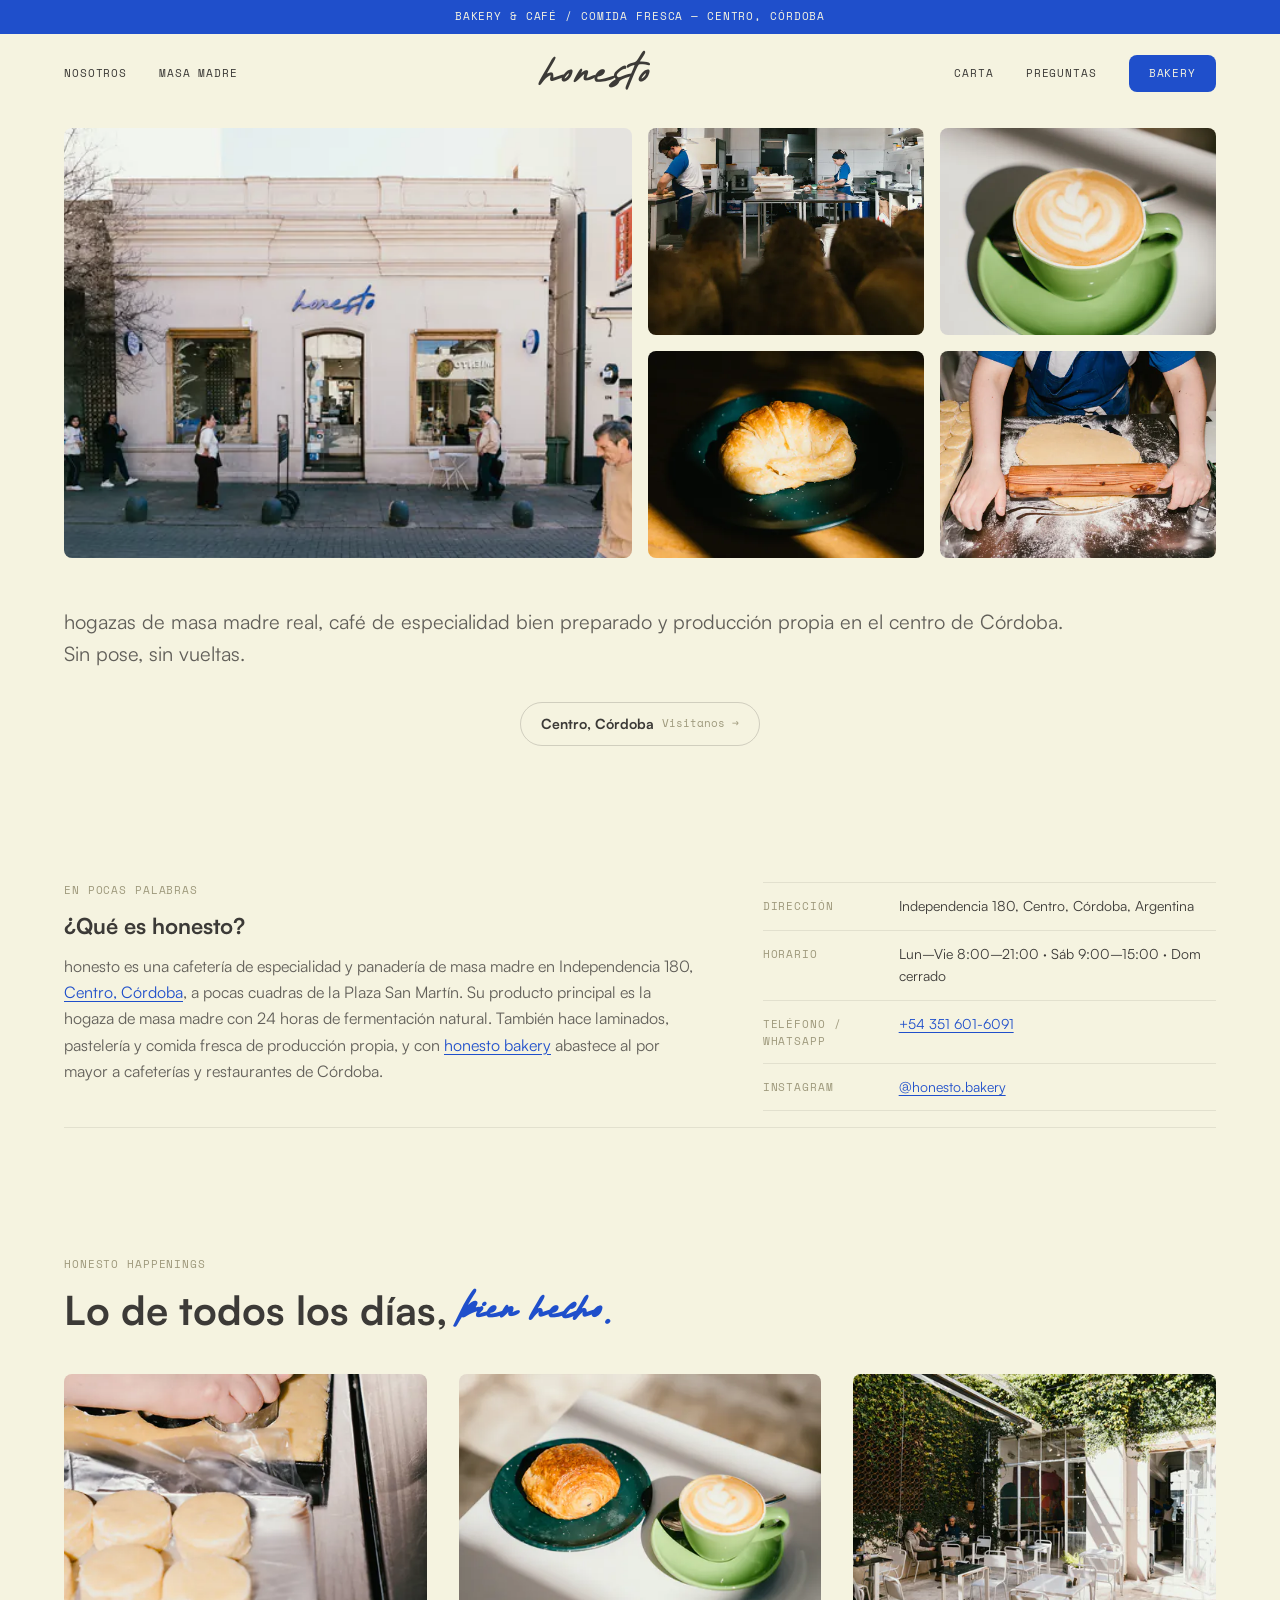
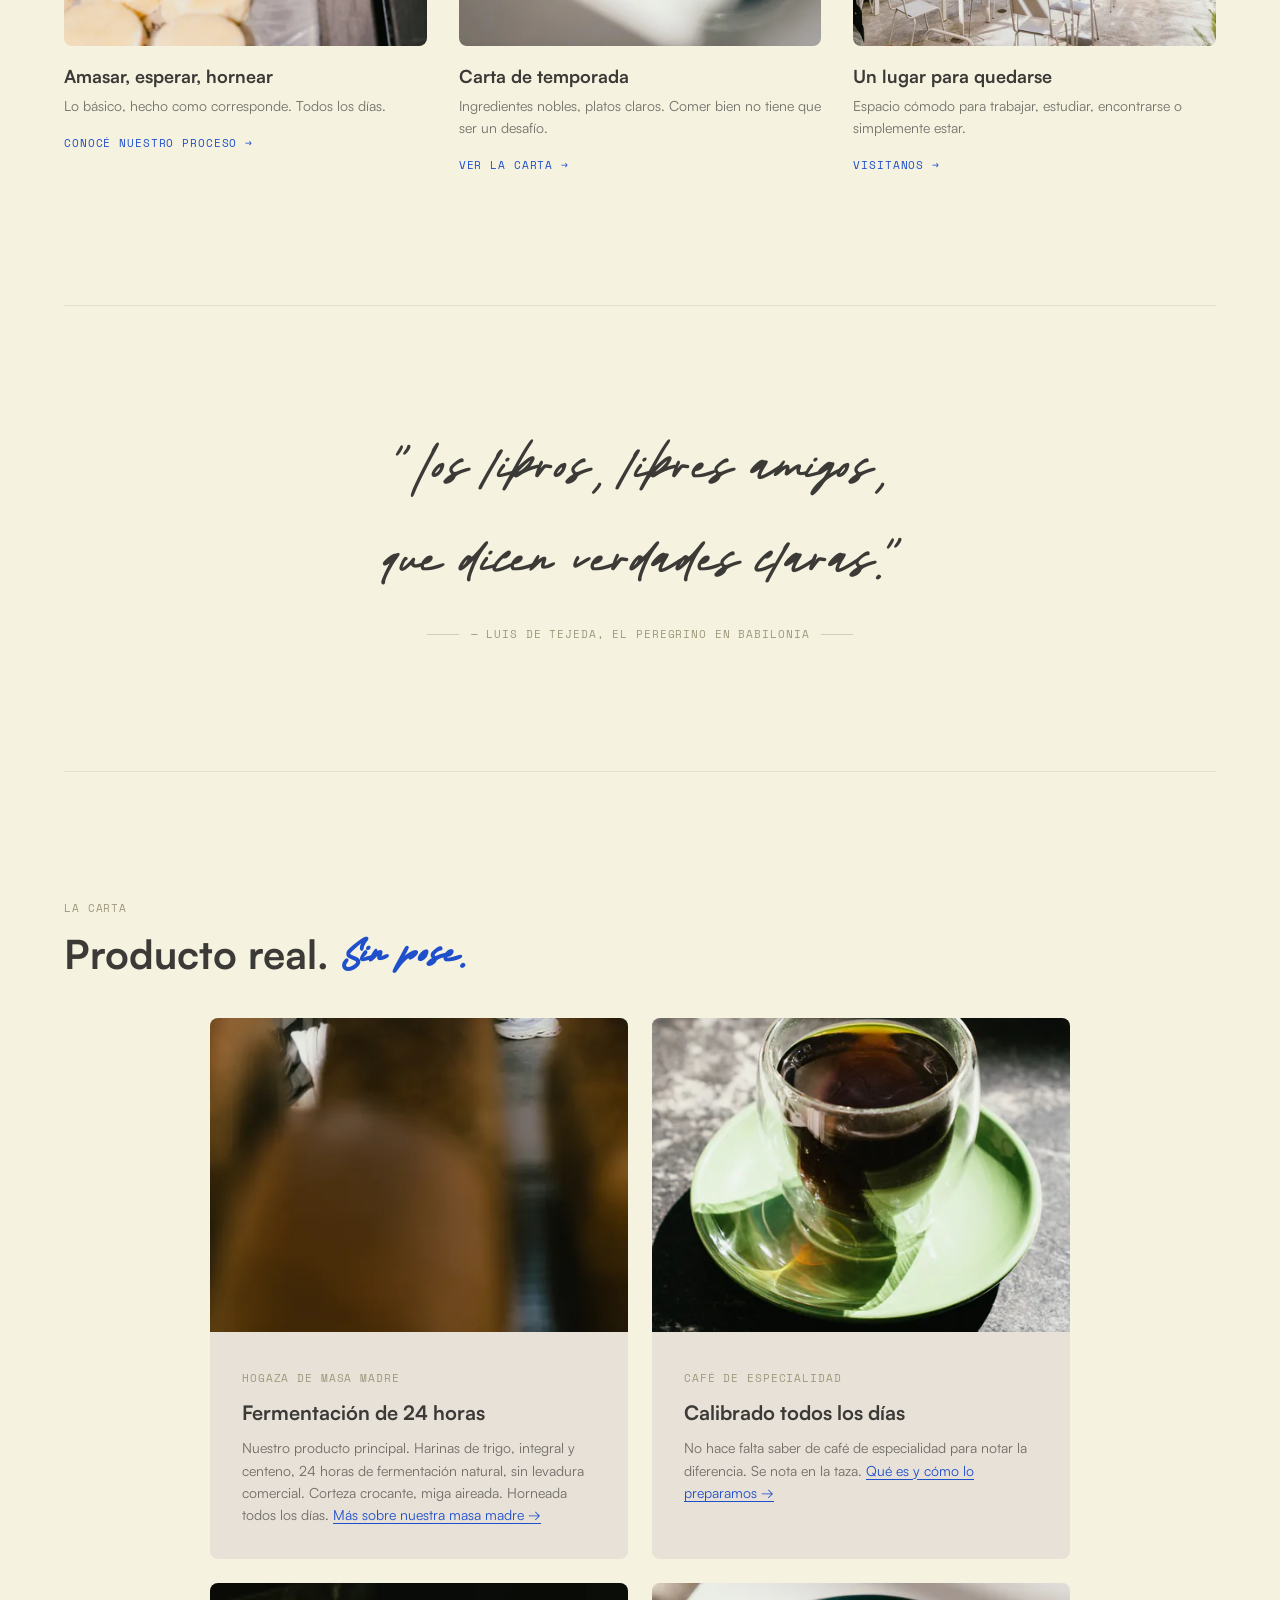
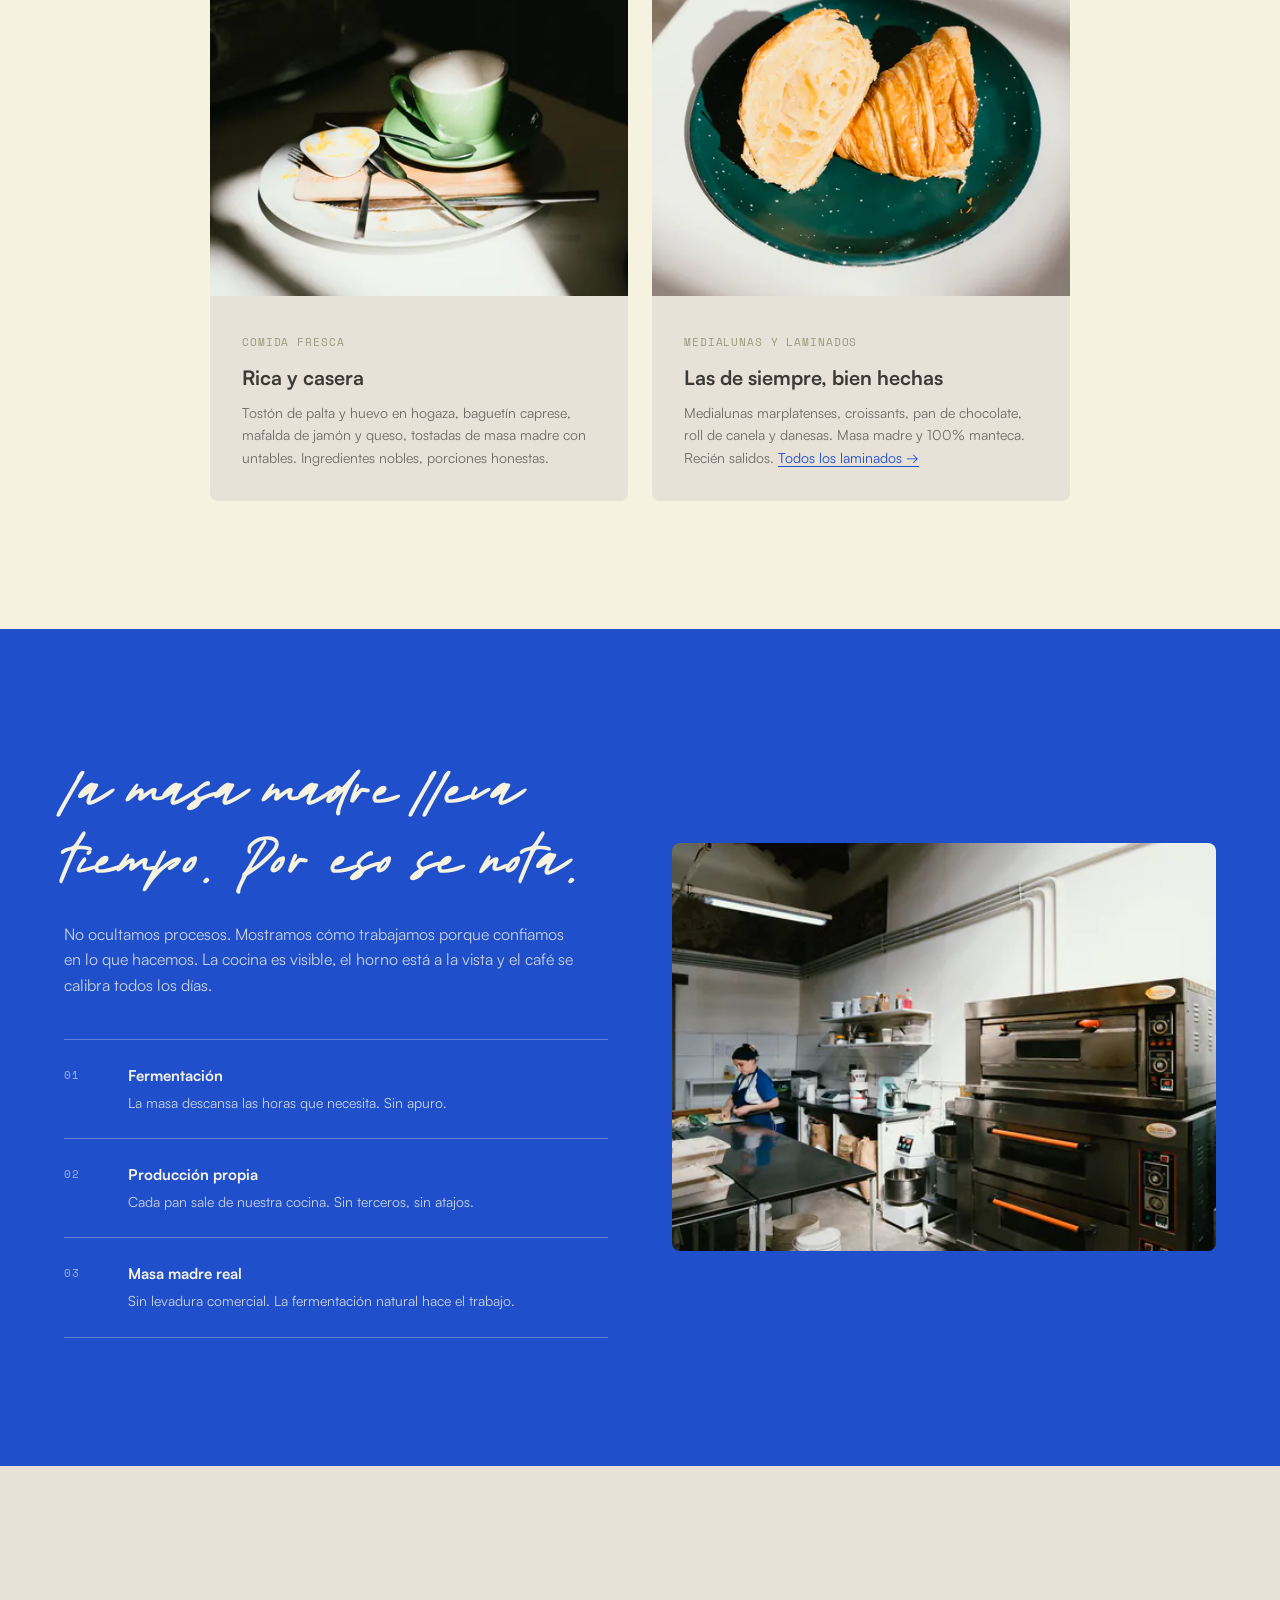
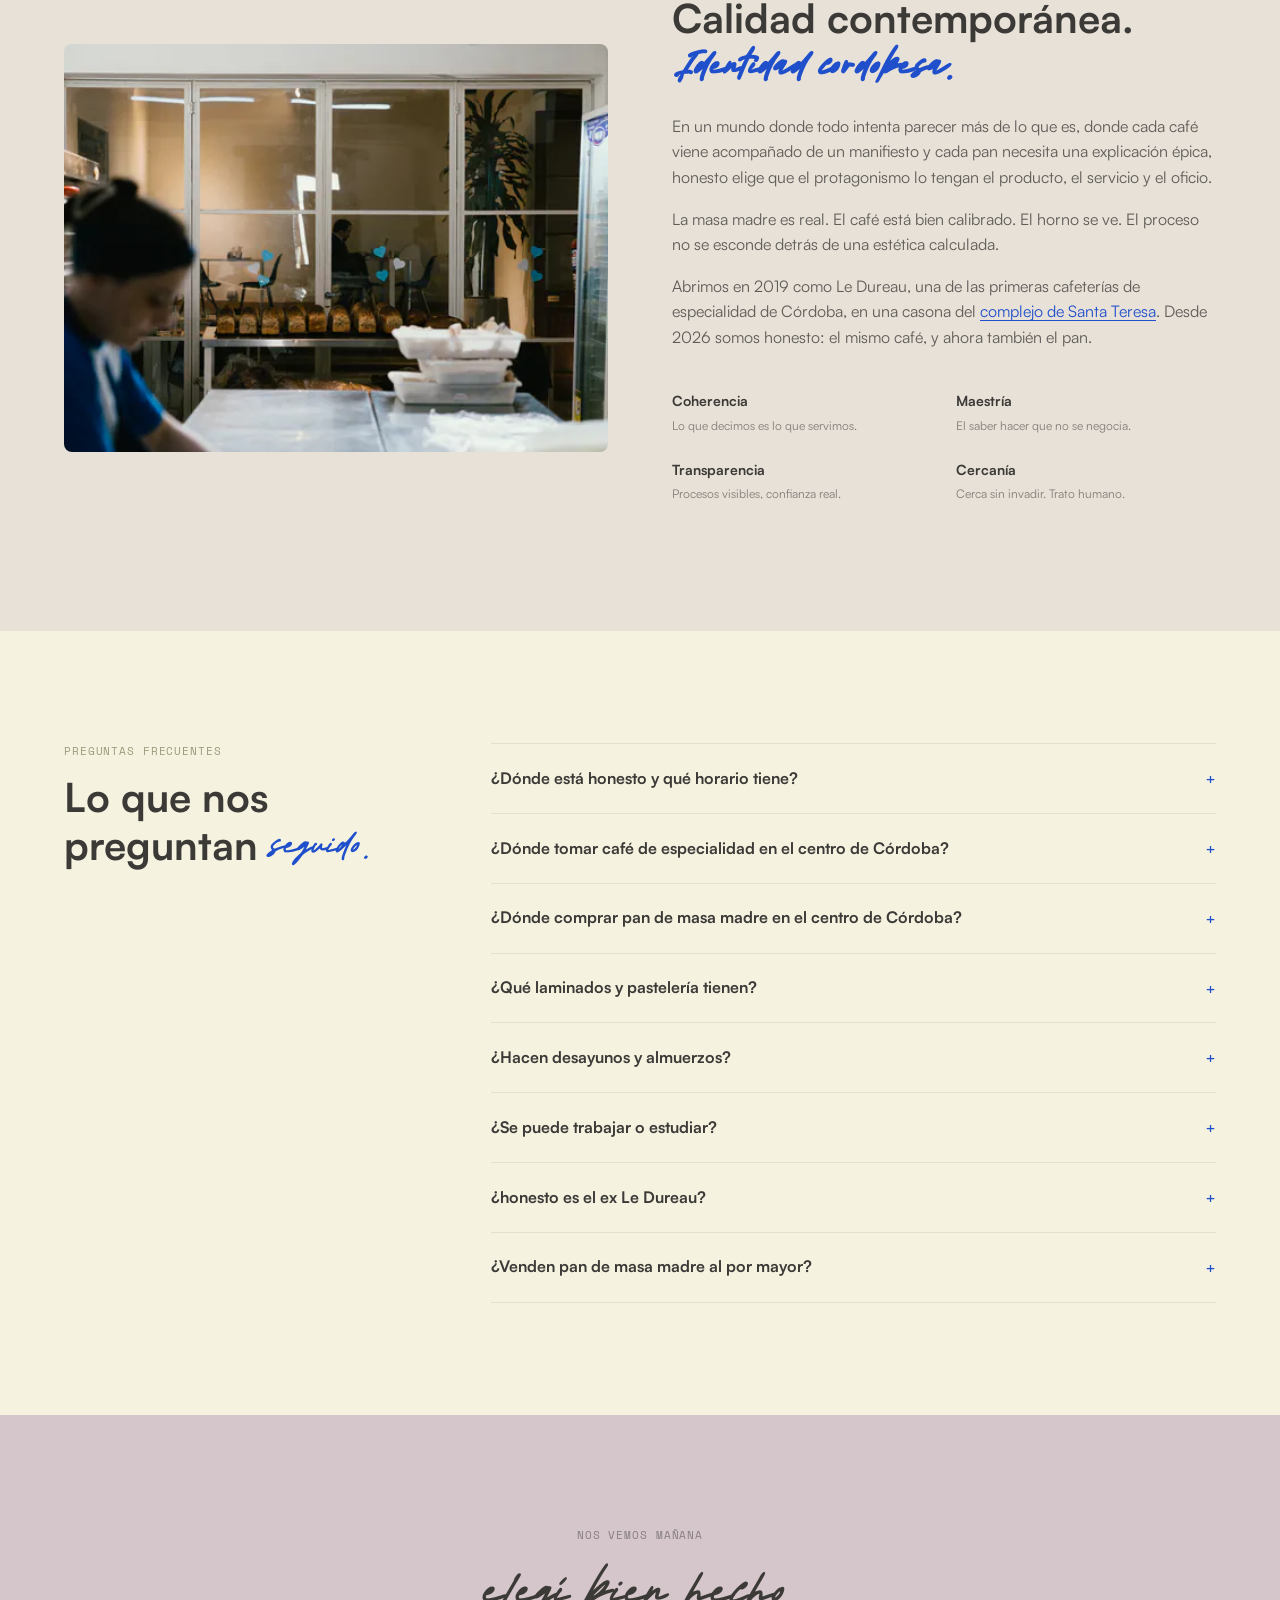
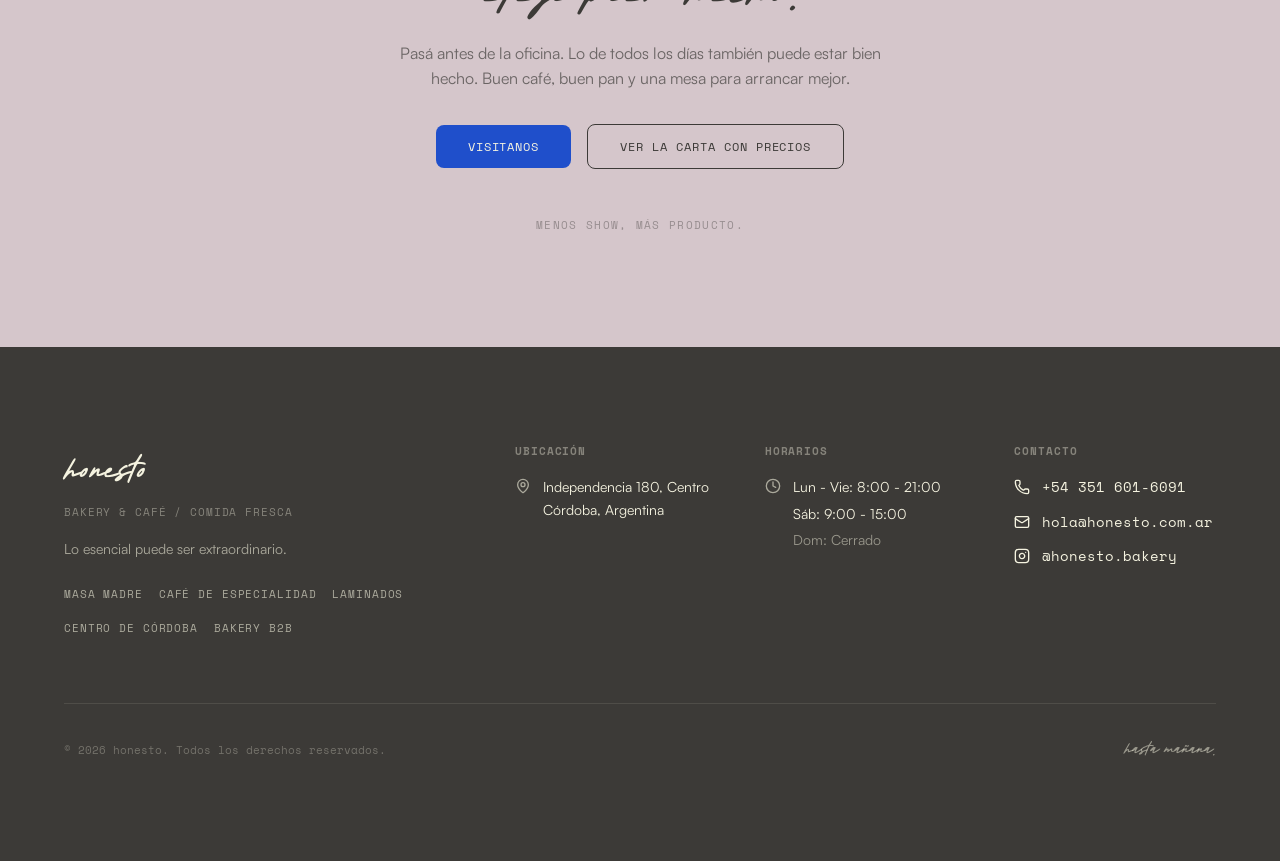
==== commit 63196593: "Masa madre in the menu, page-specific photos, /links hub, café carta and Maps place Nav: "Proceso" b" ====
--- a/index.html
+++ b/index.html
@@ -80,7 +80,7 @@
           "latitude": -31.41797,
           "longitude": -64.185
         },
-        "hasMap": "https://www.google.com/maps/search/?api=1&query=Independencia+180%2C+C%C3%B3rdoba%2C+Argentina",
+        "hasMap": "https://maps.app.goo.gl/o1mb7m6Jnk81puLw9",
         "openingHoursSpecification": [
           {
             "@type": "OpeningHoursSpecification",
@@ -204,8 +204,18 @@
               "hasMenuItem": [
                 {
                   "@type": "MenuItem",
-                  "name": "Café de especialidad",
-                  "description": "Calibrado todos los días para que salga igual de bien en cada taza."
+                  "name": "Espresso y clásicos",
+                  "description": "Espresso, cortado, café con leche, capuccino, moka, macchiato y americano. Café de especialidad calibrado todos los días; leches vegetales disponibles."
+                },
+                {
+                  "@type": "MenuItem",
+                  "name": "Café filtrado",
+                  "description": "Filtrado de la tolva principal o de la tolva invitada (tostadores locales), en el método que elijas."
+                },
+                {
+                  "@type": "MenuItem",
+                  "name": "Cafés fríos",
+                  "description": "Espresso tonic, ice americano, cold latte, cold moka y cold matcha latte."
                 }
               ]
             },
@@ -215,12 +225,28 @@
               "hasMenuItem": [
                 {
                   "@type": "MenuItem",
-                  "name": "Desayunos y almuerzos",
-                  "description": "Ingredientes nobles, preparaciones claras, porciones honestas. Producción propia."
+                  "name": "Tostón de palta y huevo",
+                  "description": "Tostada de hogaza de masa madre con pasta de palta, huevo a la plancha y tomate cherry."
+                },
+                {
+                  "@type": "MenuItem",
+                  "name": "Baguetín caprese y baguetín de jamón crudo",
+                  "description": "Sándwiches en baguetín de masa madre."
+                },
+                {
+                  "@type": "MenuItem",
+                  "name": "Desayunos",
+                  "description": "El clásico con medialuna, desayuno de campo con tostadas de pan de molde de masa madre, desayuno proteico con huevos revueltos."
+                },
+                {
+                  "@type": "MenuItem",
+                  "name": "Infusiones",
+                  "description": "Té en hebras agroecológico de Misiones, chai, matcha latte y chocolate caliente."
                 }
               ]
             }
-          ]
+          ],
+          "url": "https://menu.fu.do/ledureausas/qr-menu"
         },
         "makesOffer": {
           "@type": "Offer",
@@ -253,9 +279,10 @@
           }
         ],
         "sameAs": [
-          "https://instagram.com/honesto.bakery"
+          "https://instagram.com/honesto.bakery",
+          "https://maps.app.goo.gl/o1mb7m6Jnk81puLw9"
         ],
-        "menu": "https://honesto.com.ar/#carta",
+        "menu": "https://menu.fu.do/ledureausas/qr-menu",
         "department": {
           "@type": "Bakery",
           "@id": "https://honesto.com.ar/bakery.html#unidad",
@@ -410,7 +437,7 @@
   <nav class="mainnav" aria-label="Navegación principal">
     <div class="mainnav__links">
       <a href="#nosotros">Nosotros</a>
-      <a href="#proceso">Proceso</a>
+      <a href="/masa-madre/">Masa madre</a>
     </div>
     <a class="mainnav__brand" href="/">honesto</a>
     <div class="mainnav__links">
@@ -426,12 +453,11 @@
   </nav>
   <nav class="mobile-menu" id="mobile-menu" aria-label="Menú móvil">
     <a href="#nosotros">Nosotros</a>
-    <a href="#proceso">Proceso</a>
+    <a href="/masa-madre/">Masa madre</a>
     <a href="#carta">Carta</a>
     <a href="#preguntas">Preguntas</a>
     <a href="bakery.html">Bakery</a>
     <p class="mobile-menu__group">Más</p>
-    <a href="/masa-madre/">Masa madre</a>
     <a href="/cafe-especialidad/">Café de especialidad</a>
     <a href="/laminados/">Laminados</a>
     <a href="/centro-cordoba/">Centro de Córdoba</a>
@@ -586,7 +612,7 @@
           <div class="product-card__body">
             <span class="product-card__label">Comida Fresca</span>
             <h3 class="product-card__title">Rica y casera</h3>
-            <p class="product-card__desc">Ingredientes nobles, preparaciones claras, porciones honestas. Comer bien no tiene que ser un desafío.</p>
+            <p class="product-card__desc">Tostón de palta y huevo en hogaza, baguetín caprese, mafalda de jamón y queso, tostadas de masa madre con untables. Ingredientes nobles, porciones honestas.</p>
           </div>
         </div>
         <div class="product-card">
@@ -728,7 +754,7 @@
       <p class="cta-section__body">Pasá antes de la oficina. Lo de todos los días también puede estar bien hecho. Buen café, buen pan y una mesa para arrancar mejor.</p>
       <div class="cta-section__actions">
         <a class="btn-primary" href="#contacto">Visitanos</a>
-        <a class="btn-outline-dark" href="#carta">Ver la carta</a>
+        <a class="btn-outline-dark" href="https://menu.fu.do/ledureausas/qr-menu" target="_blank" rel="noopener noreferrer">Ver la carta con precios</a>
       </div>
       <p class="cta-section__tagline">Menos show, más producto.</p>
     </div>
--- a/css/main.css
+++ b/css/main.css
@@ -2391,6 +2391,86 @@
   margin-top: 8px;
 }
 
+/* ─── /links (hub para el celular) ───────────────────────── */
+.links-page { background: var(--color-cream); }
+
+.links {
+  max-width: 440px;
+  margin: 0 auto;
+  padding: 40px 24px 56px;
+  min-height: 100svh;
+  display: flex;
+  flex-direction: column;
+  gap: 28px;
+}
+
+.links__head { text-align: center; display: grid; gap: 8px; justify-items: center; }
+.links__logo img { width: 180px; height: auto; display: block; }
+.links__bio {
+  font-size: 15px;
+  line-height: 1.55;
+  color: var(--color-charcoal-70);
+  margin: 0;
+  max-width: 34ch;
+}
+
+.links__list { display: grid; gap: 12px; }
+
+.links__btn {
+  display: grid;
+  gap: 2px;
+  text-align: center;
+  padding: 16px 20px;
+  border-radius: var(--radius-md);
+  border: 1px solid var(--color-charcoal);
+  color: var(--color-charcoal);
+  text-decoration: none;
+  transition: background 180ms, color 180ms, transform 180ms;
+}
+
+.links__btn span {
+  font-family: var(--font-mono);
+  font-size: 13px;
+  letter-spacing: 0.08em;
+  text-transform: uppercase;
+  font-weight: 700;
+}
+
+.links__btn small {
+  font-size: 12px;
+  line-height: 1.4;
+  color: var(--color-charcoal-60);
+}
+
+.links__btn:hover { background: var(--color-charcoal); color: var(--color-cream); transform: translateY(-1px); }
+.links__btn:hover small { color: var(--color-cream-80); }
+
+.links__btn--primary { background: var(--color-blue-primary); border-color: var(--color-blue-primary); color: var(--color-cream); }
+.links__btn--primary small { color: var(--color-cream-80); }
+.links__btn--primary:hover { background: var(--color-blue-deep); border-color: var(--color-blue-deep); }
+
+.links__btn--quiet { border-color: var(--color-charcoal-20); }
+.links__btn--quiet span { font-weight: 400; }
+
+.links__btn:focus-visible { outline: 2px solid var(--color-blue-primary); outline-offset: 3px; }
+
+.links__foot { text-align: center; margin-top: auto; }
+.links__foot p {
+  font-family: var(--font-mono);
+  font-size: 11px;
+  letter-spacing: 0.08em;
+  text-transform: uppercase;
+  color: var(--color-charcoal-50);
+  margin: 0 0 8px;
+}
+.links__foot .links__sign {
+  font-family: var(--font-display);
+  font-size: 22px;
+  text-transform: none;
+  letter-spacing: 0;
+  color: var(--color-charcoal-60);
+}
+
 /* ─── BAKERY B2B ─────────────────────────────────────────── */
 .btn-cream {
   display: inline-flex;
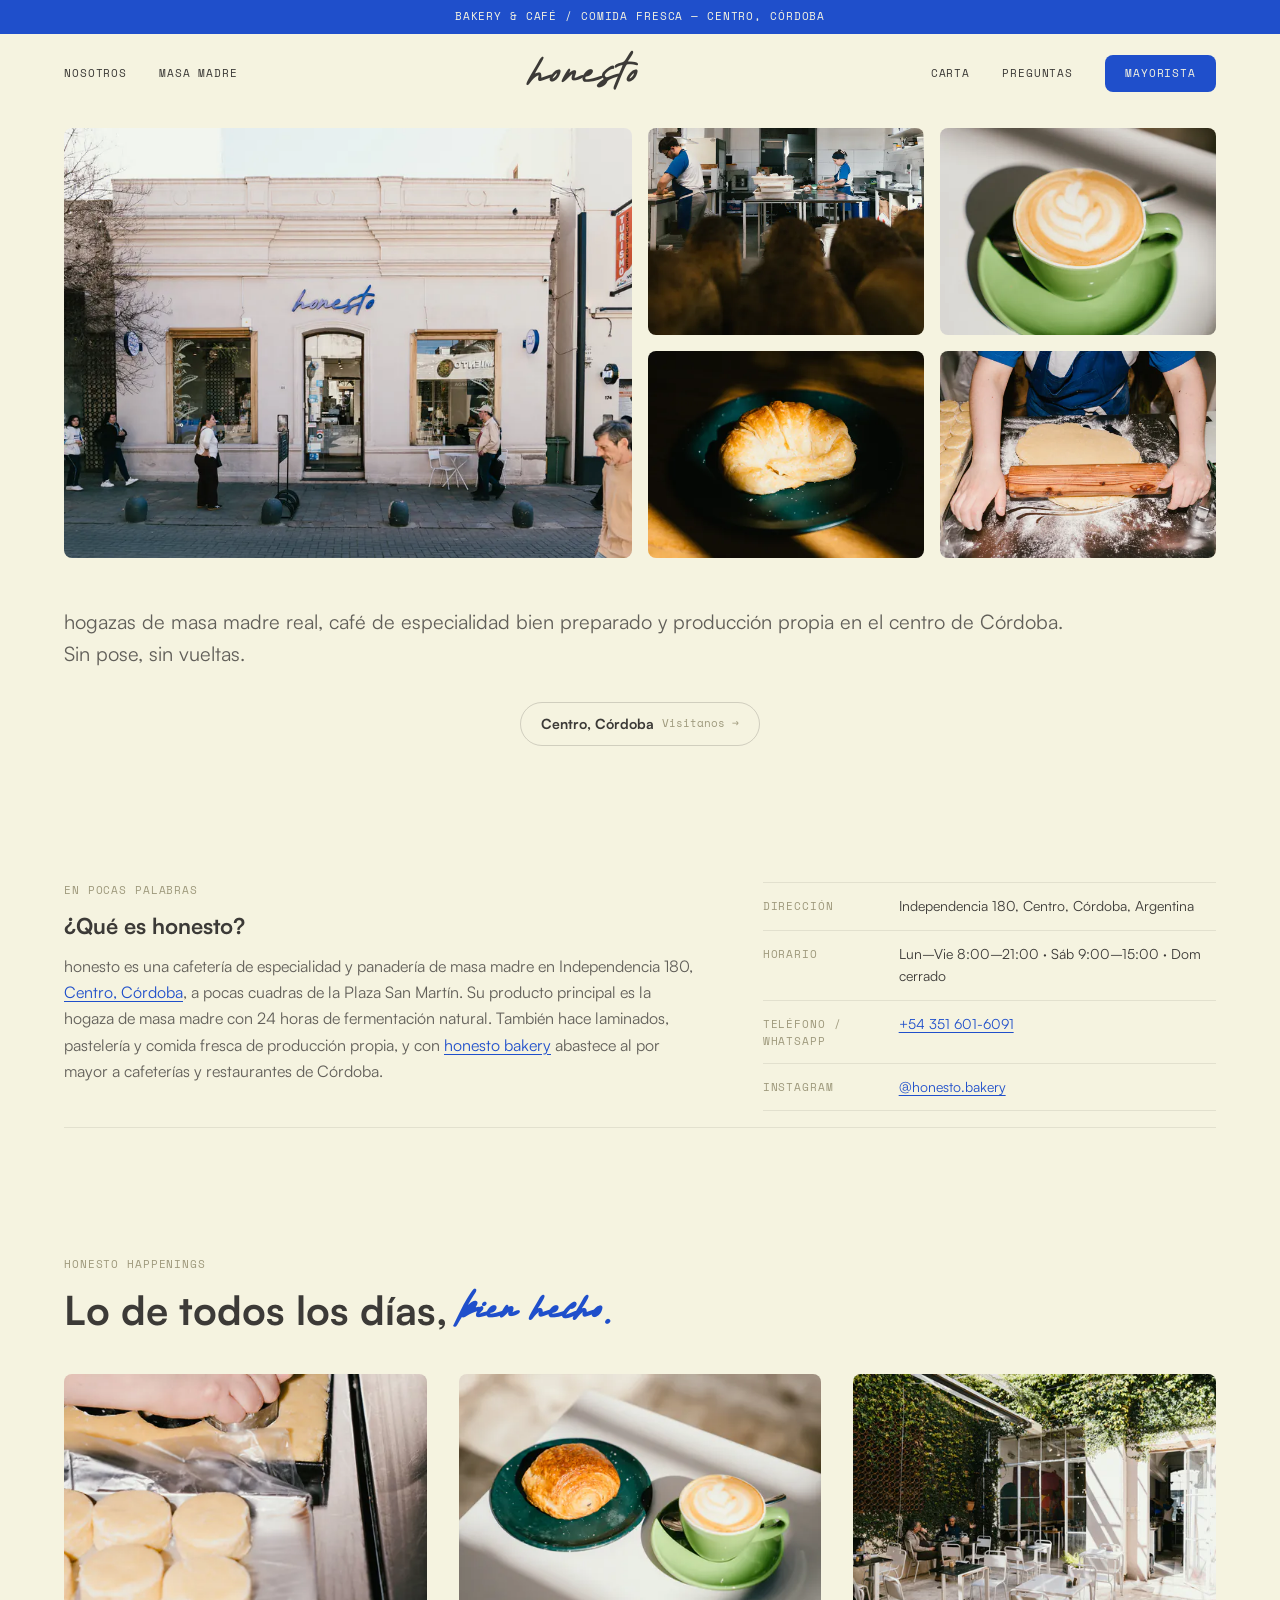
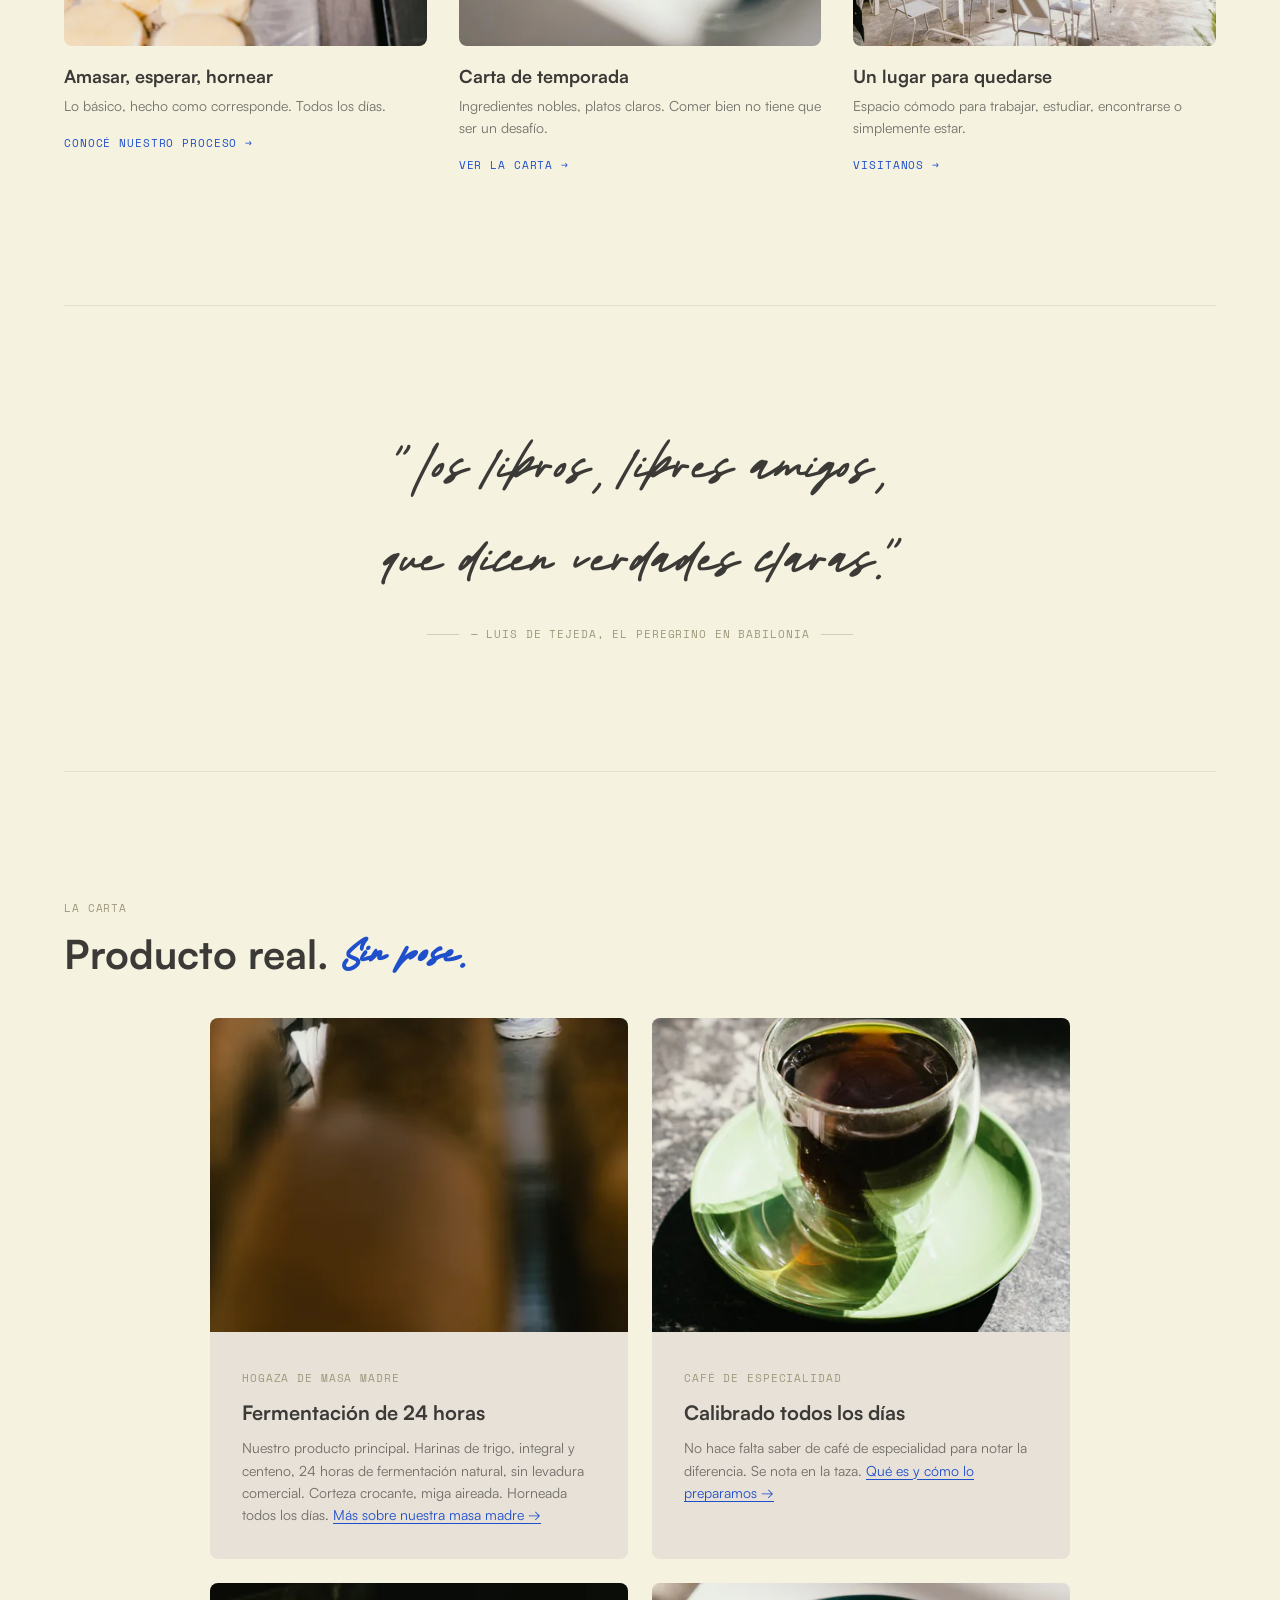
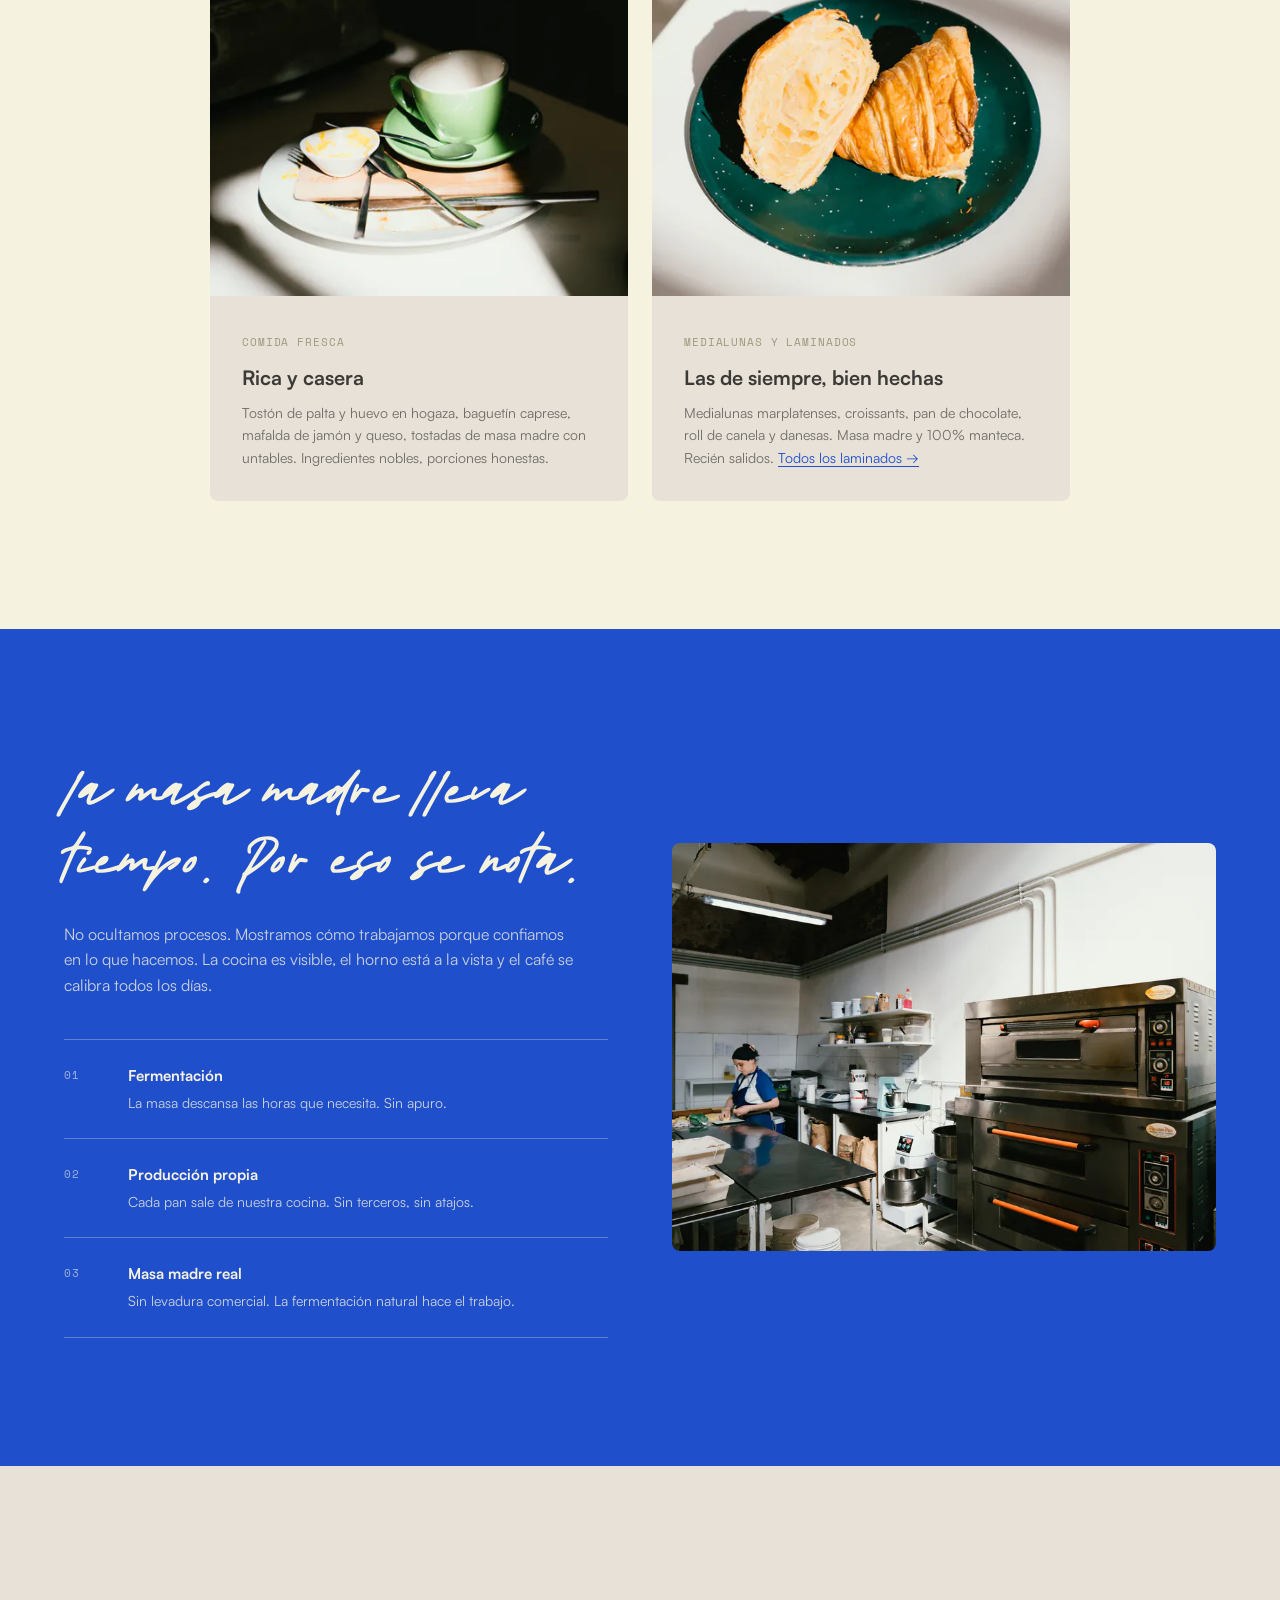
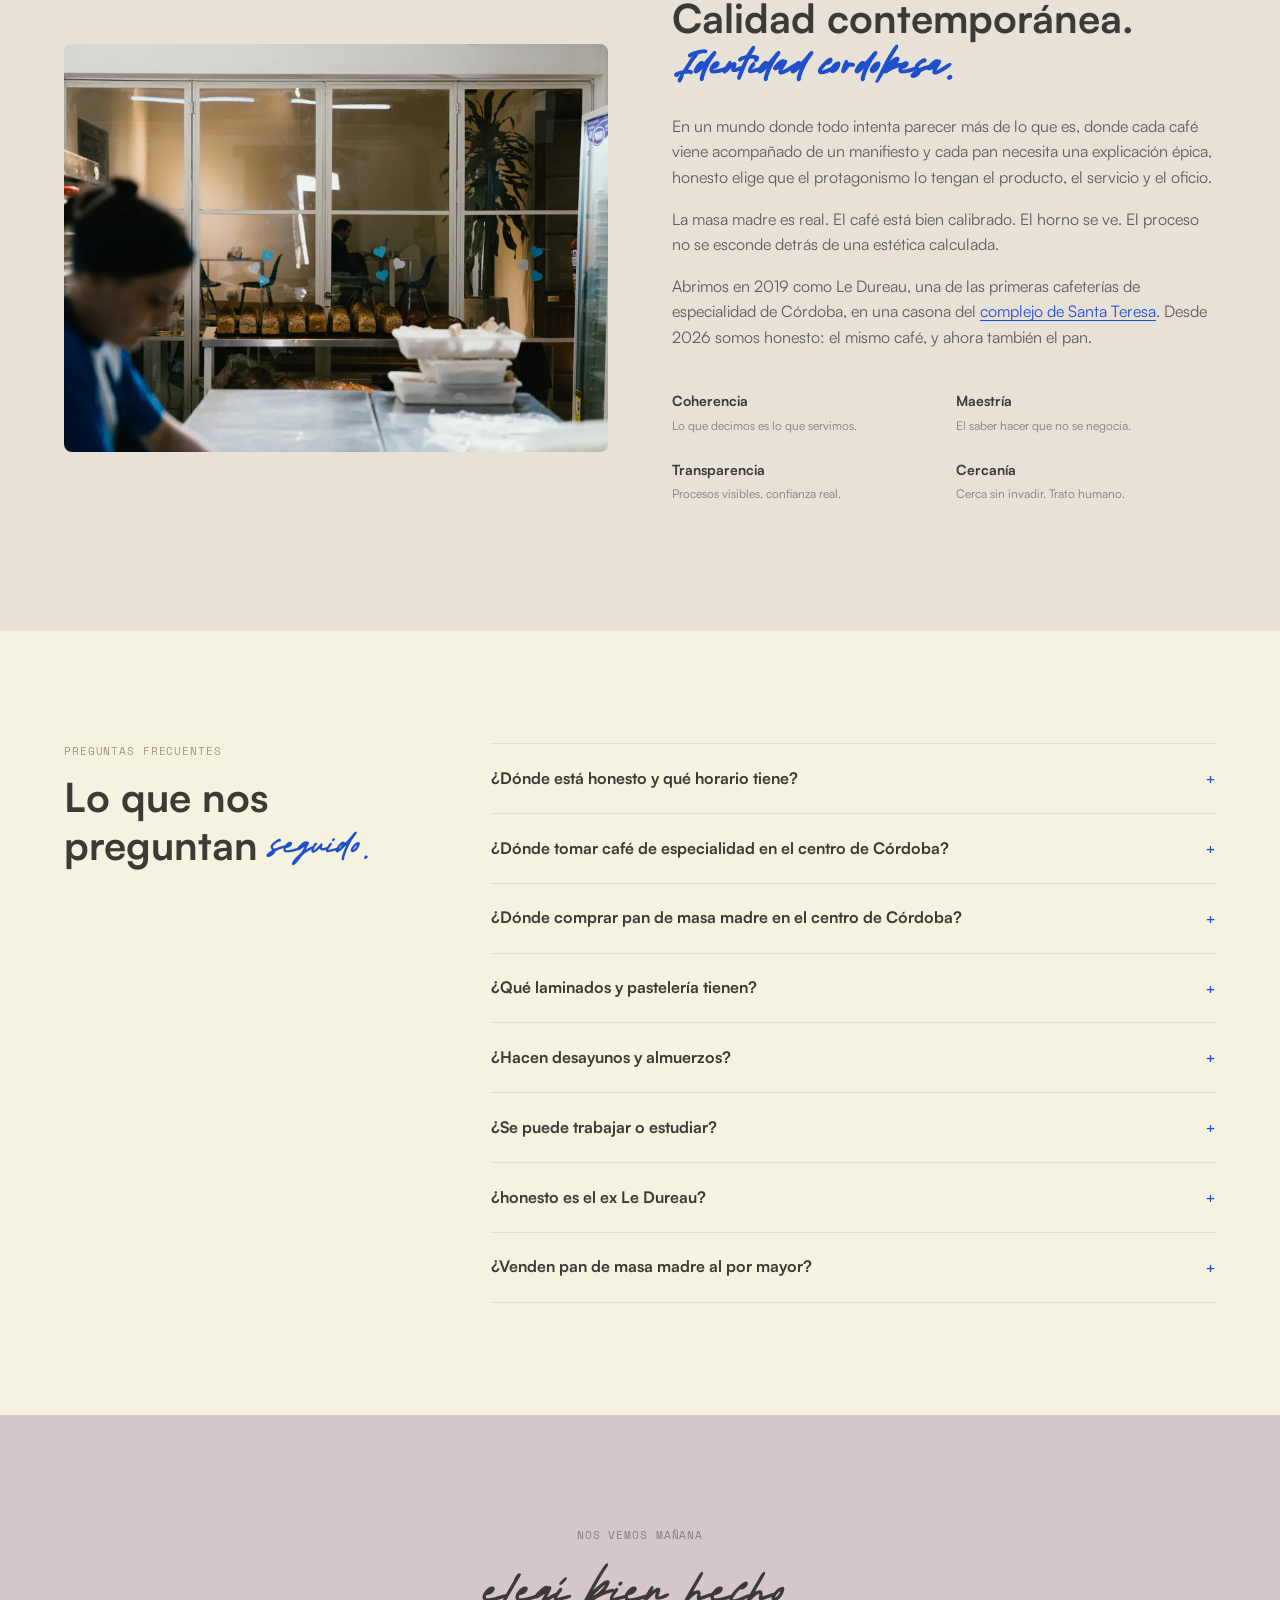
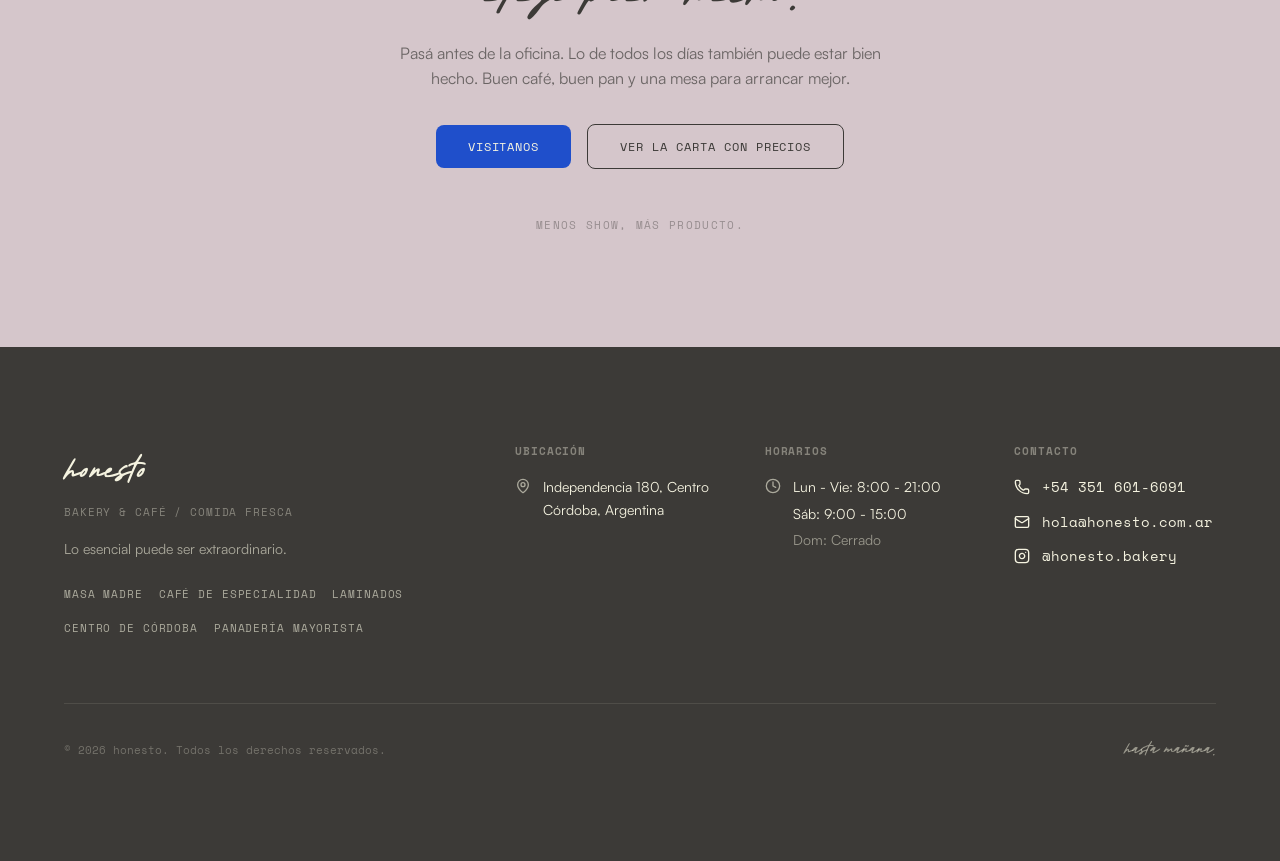
==== commit ec7d5560: "Links hub with icon buttons; say "Panadería mayorista" instead of B2B /links: Carta, Cómo llegar and" ====
--- a/index.html
+++ b/index.html
@@ -55,7 +55,7 @@
           "Le Dureau (nombre anterior, 2019–2025)"
         ],
         "slogan": "Lo esencial puede ser extraordinario.",
-        "description": "Café de especialidad y panadería de masa madre en el centro de Córdoba, Argentina. Hogazas con 24 horas de fermentación natural sin levadura comercial, café calibrado todos los días, laminados, pastelería y comida fresca de producción propia. Cocina y horno a la vista. Venta mayorista B2B para cafeterías y restaurantes a través de honesto bakery. El local abrió en 2019 como Le Dureau, una de las primeras cafeterías de especialidad de Córdoba; desde 2026 se llama honesto y funciona en una casona del complejo de Santa Teresa.",
+        "description": "Café de especialidad y panadería de masa madre en el centro de Córdoba, Argentina. Hogazas con 24 horas de fermentación natural sin levadura comercial, café calibrado todos los días, laminados, pastelería y comida fresca de producción propia. Cocina y horno a la vista. Panadería mayorista para cafeterías y restaurantes a través de honesto bakery. El local abrió en 2019 como Le Dureau, una de las primeras cafeterías de especialidad de Córdoba; desde 2026 se llama honesto y funciona en una casona del complejo de Santa Teresa.",
         "url": "https://honesto.com.ar/",
         "email": "hola@honesto.com.ar",
         "telephone": "+543516016091",
@@ -251,7 +251,7 @@
         "makesOffer": {
           "@type": "Offer",
           "@id": "https://honesto.com.ar/bakery.html#oferta",
-          "name": "Venta mayorista B2B: pan de masa madre, laminados, pastelería y congelados para cafeterías",
+          "name": "Panadería mayorista: pan de masa madre, laminados, pastelería y congelados para cafeterías",
           "description": "honesto bakery (Honesto Obrador) abastece a cafeterías, restaurantes, hoteles y tiendas de Córdoba con hogazas y panes de molde de masa madre, laminados de manteca, pastelería y piezas congeladas sin fermentar para leudar y hornear en el negocio, en packs de 10. Carta con precios en menu.fu.do/independencia180/qr-menu.",
           "url": "https://honesto.com.ar/bakery.html",
           "availability": "https://schema.org/InStock",
@@ -291,7 +291,7 @@
             "honesto bakery mayorista",
             "Honesto Obrador"
           ],
-          "description": "Unidad de producción mayorista B2B de honesto: hogazas de masa madre, laminados de manteca y pastelería para cafeterías, restaurantes, hoteles y tiendas de Córdoba.",
+          "description": "Panadería mayorista de honesto: hogazas de masa madre, laminados de manteca y pastelería para cafeterías, restaurantes, hoteles y tiendas de Córdoba.",
           "url": "https://honesto.com.ar/bakery.html",
           "telephone": "+543516016091",
           "email": "hola@honesto.com.ar",
@@ -443,7 +443,7 @@
     <div class="mainnav__links">
       <a href="#carta">Carta</a>
       <a href="#preguntas">Preguntas</a>
-      <a class="mainnav__cta" href="bakery.html">Bakery</a>
+      <a class="mainnav__cta" href="bakery.html">Mayorista</a>
     </div>
     <button class="mainnav__toggle" aria-label="Abrir menú" aria-expanded="false" aria-controls="mobile-menu">
       <svg xmlns="http://www.w3.org/2000/svg" width="24" height="24" viewBox="0 0 24 24" fill="none" stroke="currentColor" stroke-width="2" stroke-linecap="round" stroke-linejoin="round" aria-hidden="true">
@@ -456,7 +456,7 @@
     <a href="/masa-madre/">Masa madre</a>
     <a href="#carta">Carta</a>
     <a href="#preguntas">Preguntas</a>
-    <a href="bakery.html">Bakery</a>
+    <a href="bakery.html">Panadería mayorista</a>
     <p class="mobile-menu__group">Más</p>
     <a href="/cafe-especialidad/">Café de especialidad</a>
     <a href="/laminados/">Laminados</a>
@@ -775,7 +775,7 @@
           <li><a href="/cafe-especialidad/">Café de especialidad</a></li>
           <li><a href="/laminados/">Laminados</a></li>
           <li><a href="/centro-cordoba/">Centro de Córdoba</a></li>
-          <li><a href="/bakery.html">Bakery B2B</a></li>
+          <li><a href="/bakery.html">Panadería mayorista</a></li>
         </ul>
       </div>
       <div class="footer-v2__col">
--- a/css/main.css
+++ b/css/main.css
@@ -2397,7 +2397,7 @@
 .links {
   max-width: 440px;
   margin: 0 auto;
-  padding: 40px 24px 56px;
+  padding: calc(32px + env(safe-area-inset-top, 0px)) 20px calc(40px + env(safe-area-inset-bottom, 0px));
   min-height: 100svh;
   display: flex;
   flex-direction: column;
@@ -2420,7 +2420,9 @@
   display: grid;
   gap: 2px;
   text-align: center;
-  padding: 16px 20px;
+  min-height: 64px;
+  align-content: center;
+  padding: 14px 20px;
   border-radius: var(--radius-md);
   border: 1px solid var(--color-charcoal);
   color: var(--color-charcoal);
@@ -2449,8 +2451,56 @@
 .links__btn--primary small { color: var(--color-cream-80); }
 .links__btn--primary:hover { background: var(--color-blue-deep); border-color: var(--color-blue-deep); }
 
-.links__btn--quiet { border-color: var(--color-charcoal-20); }
-.links__btn--quiet span { font-weight: 400; }
+.links__social {
+  display: flex;
+  justify-content: center;
+  gap: 20px;
+  margin-top: 4px;
+}
+
+.links__icon {
+  display: grid;
+  justify-items: center;
+  gap: 6px;
+  min-width: 72px;
+  color: var(--color-charcoal);
+  text-decoration: none;
+}
+
+.links__icon svg {
+  width: 56px;
+  height: 56px;
+  padding: 14px;
+  box-sizing: border-box;
+  border-radius: var(--radius-full);
+  border: 1px solid var(--color-charcoal);
+  transition: background 180ms, color 180ms;
+}
+
+.links__icon span {
+  font-family: var(--font-mono);
+  font-size: 10px;
+  letter-spacing: 0.08em;
+  text-transform: uppercase;
+  color: var(--color-charcoal-60);
+}
+
+.links__icon:hover svg,
+.links__icon:focus-visible svg { background: var(--color-charcoal); color: var(--color-cream); }
+.links__icon:focus-visible { outline: none; }
+
+.links__minor {
+  display: inline-block;
+  font-size: 13px;
+  line-height: 1.5;
+  color: var(--color-charcoal-60);
+  text-decoration: underline;
+  text-underline-offset: 3px;
+  margin: 4px 0 14px;
+  padding: 10px 0;
+}
+
+.links__minor:hover { color: var(--color-blue-primary); }
 
 .links__btn:focus-visible { outline: 2px solid var(--color-blue-primary); outline-offset: 3px; }
 
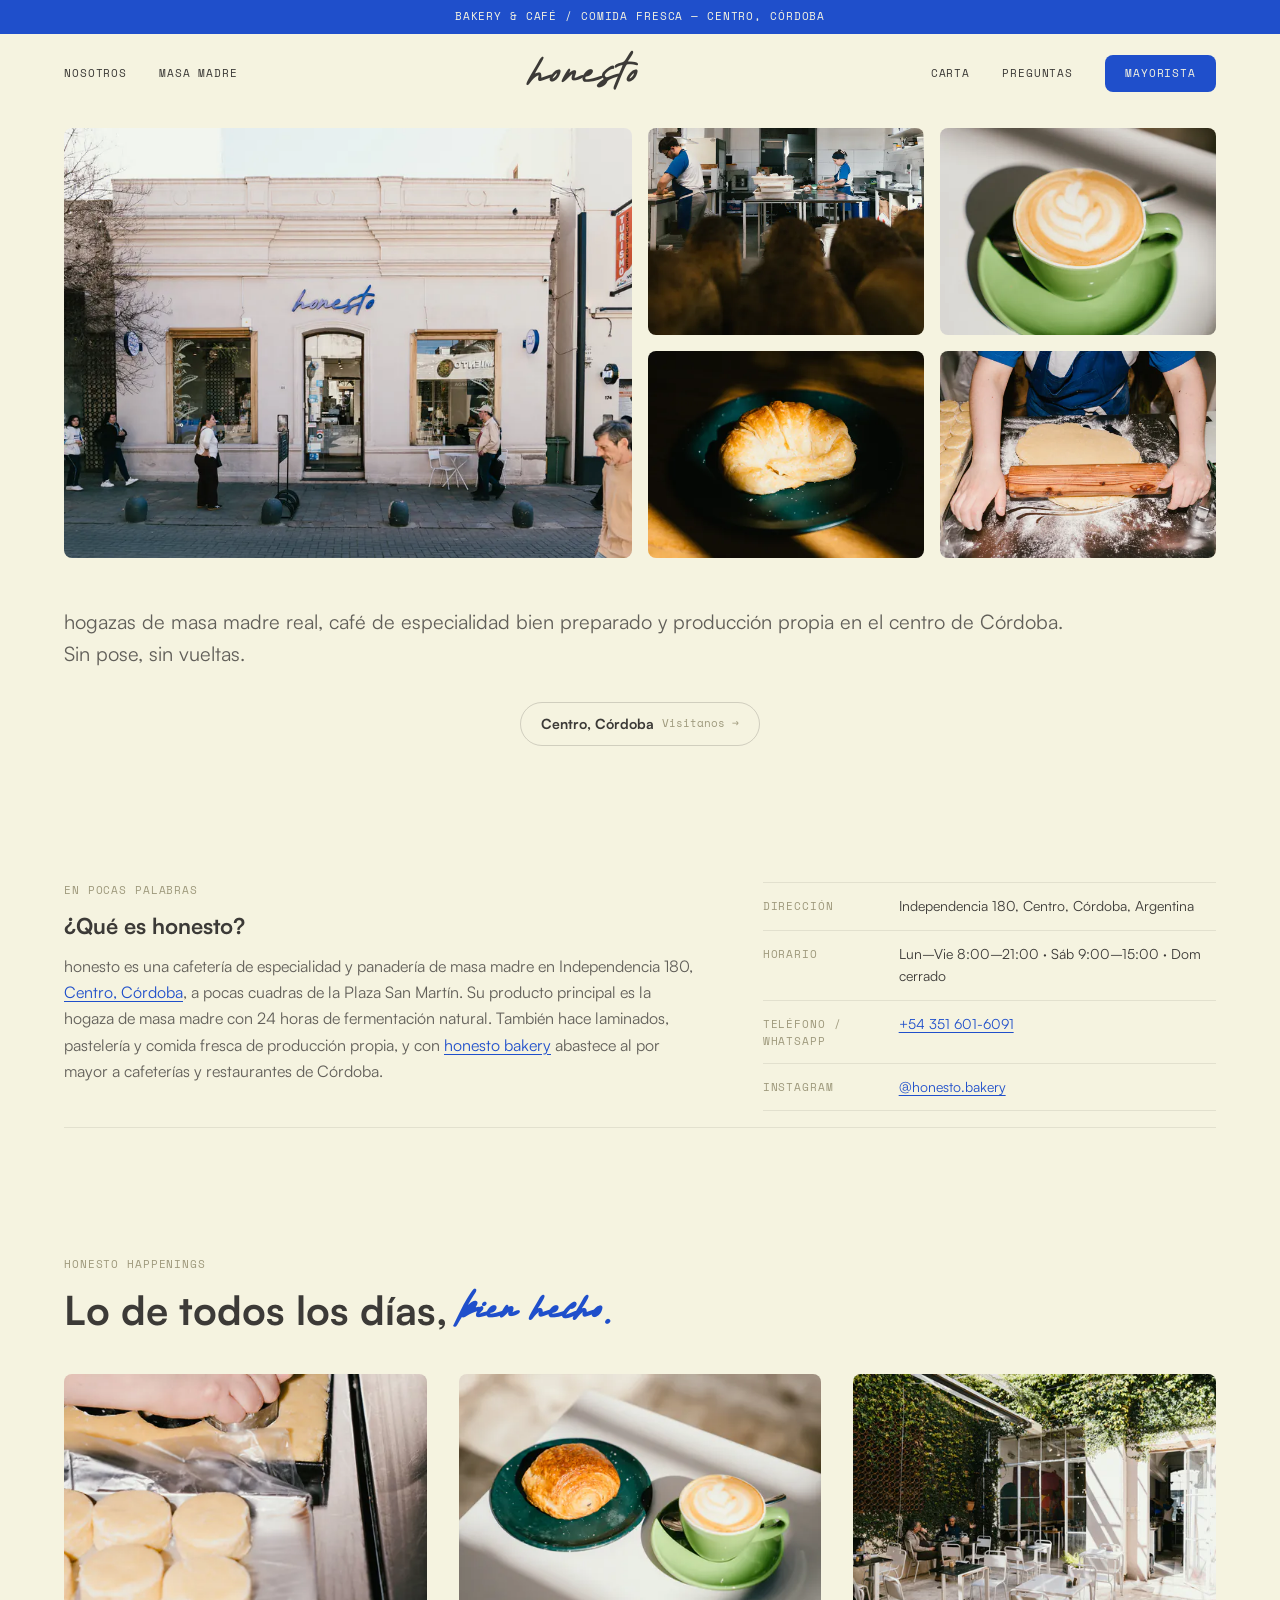
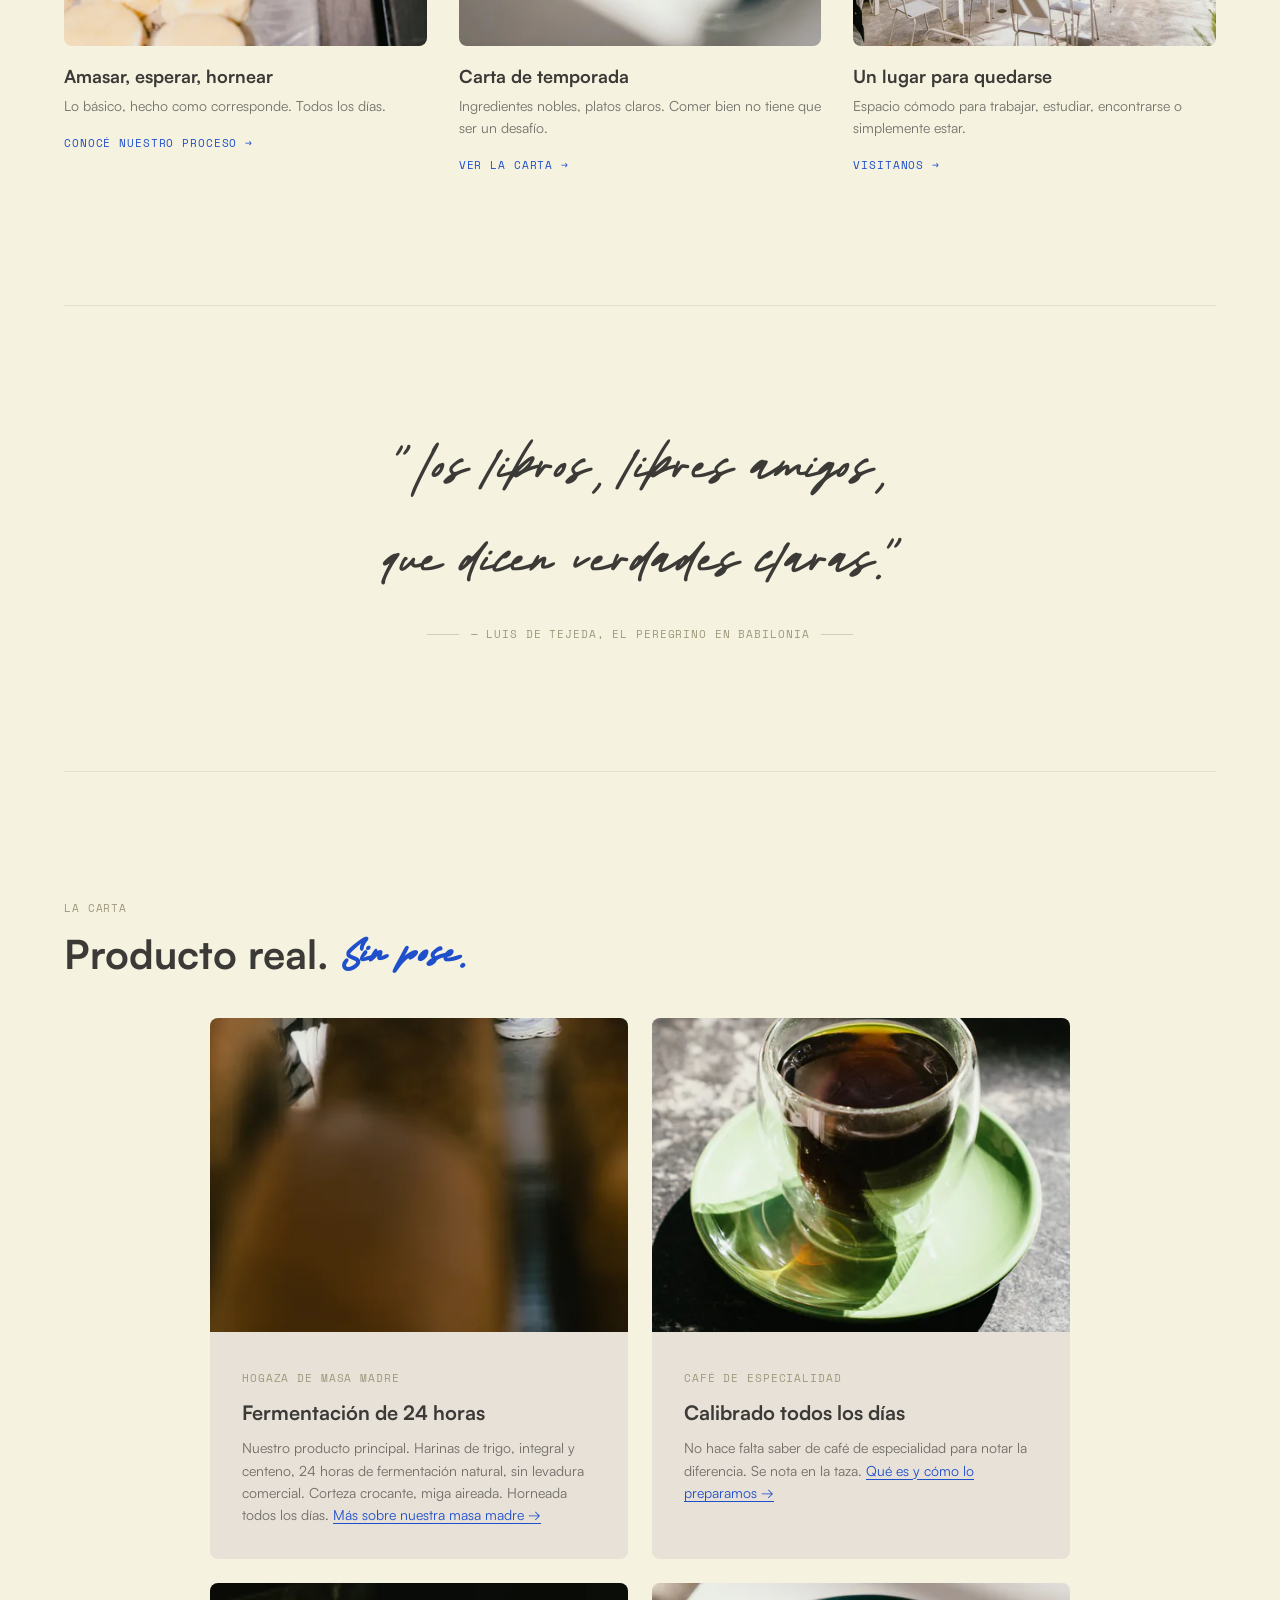
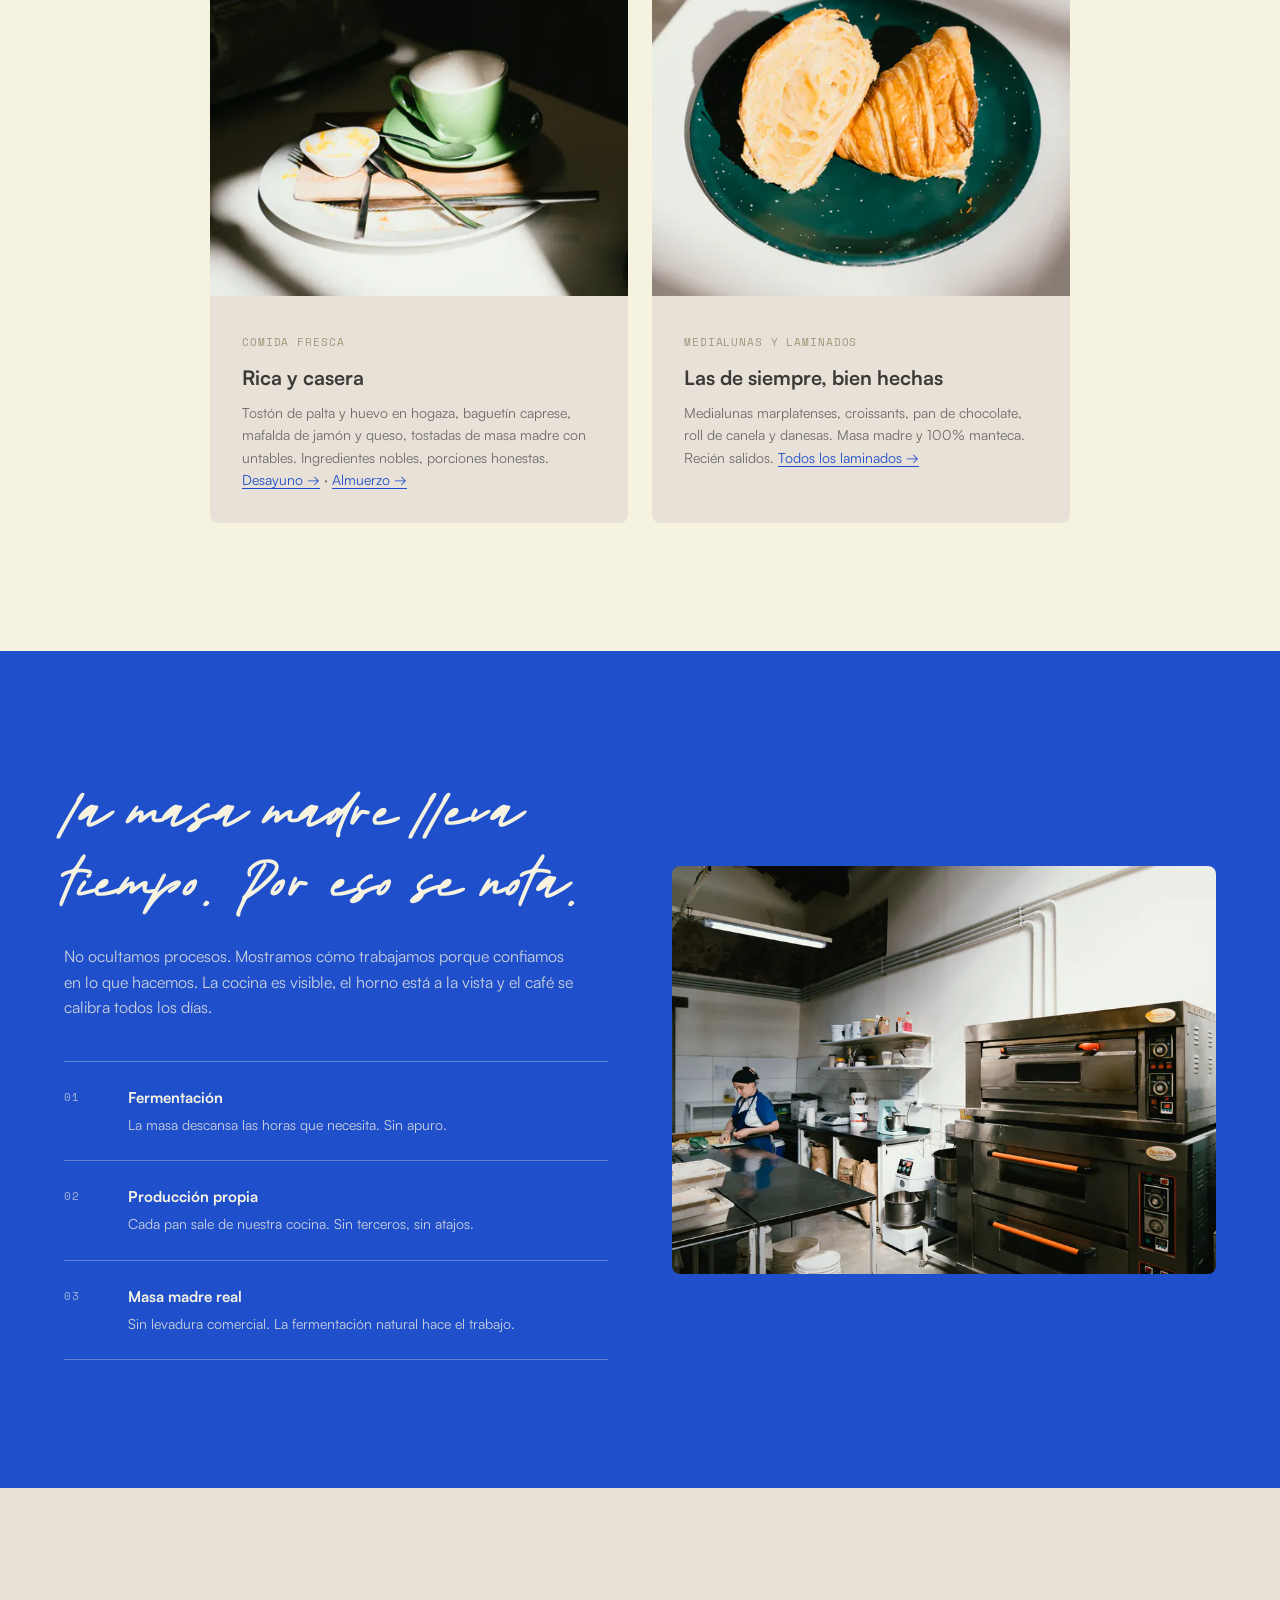
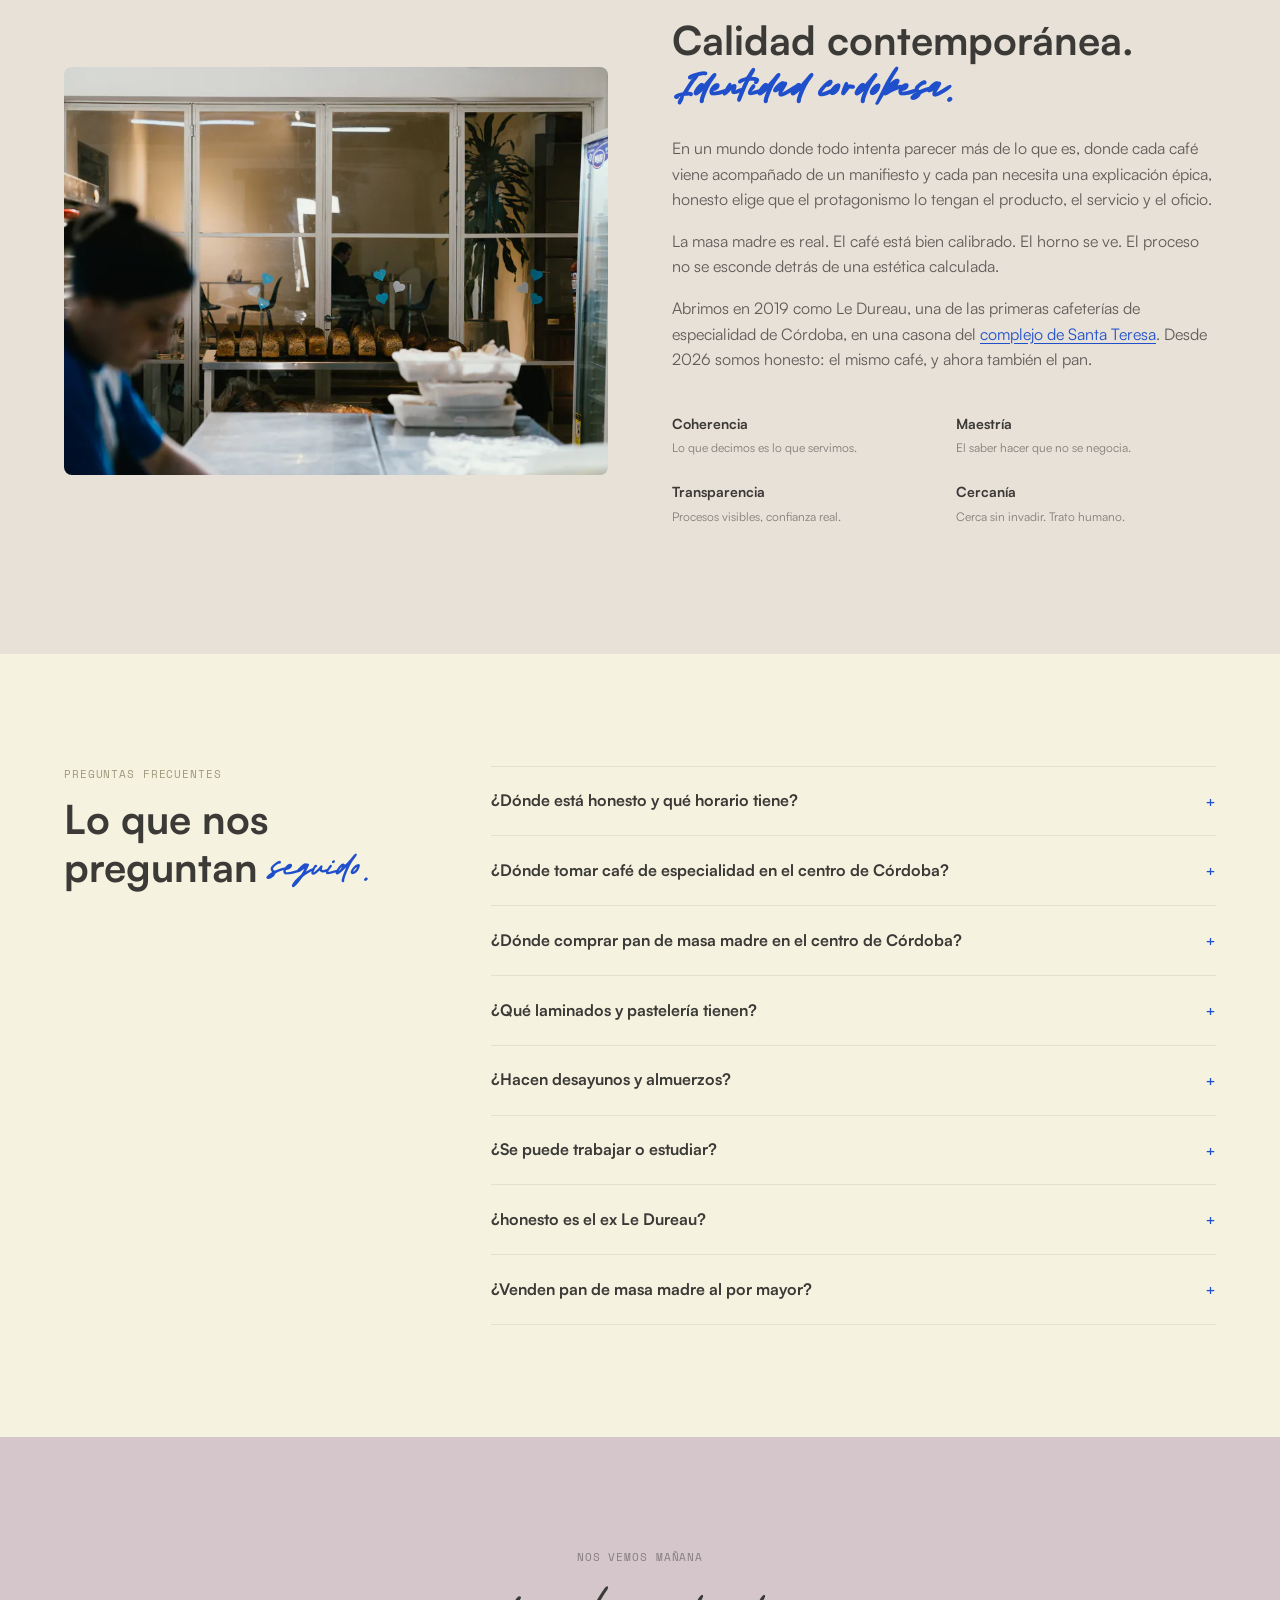
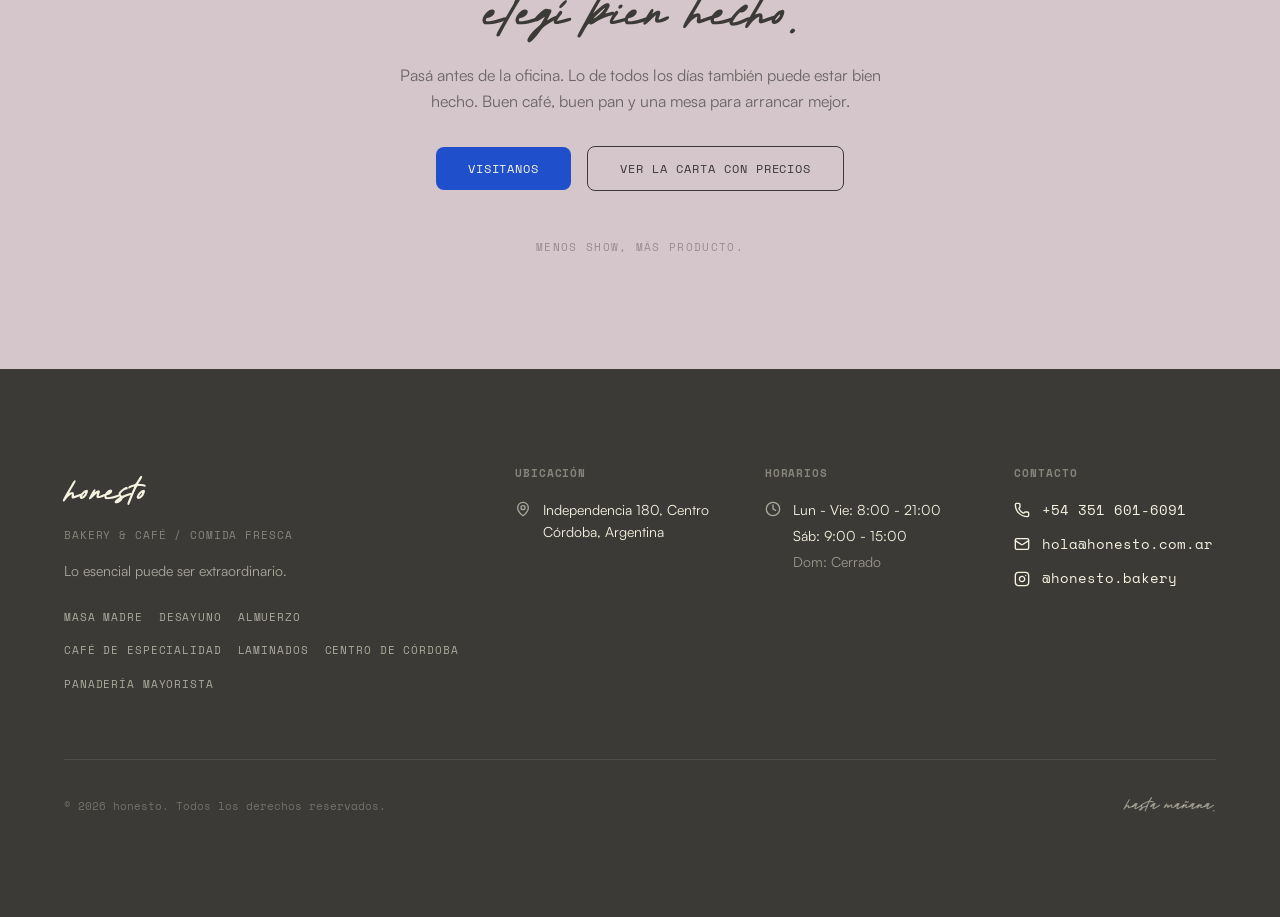
==== commit 2a1236c6: "Add /desayuno and /almuerzo; cowork, pet-friendly and market facts Two new pages built from the real" ====
--- a/index.html
+++ b/index.html
@@ -308,7 +308,24 @@
           },
           "menu": "https://menu.fu.do/independencia180/qr-menu"
         },
-        "foundingDate": "2019"
+        "foundingDate": "2019",
+        "amenityFeature": [
+          {
+            "@type": "LocationFeatureSpecification",
+            "name": "Wifi",
+            "value": true
+          },
+          {
+            "@type": "LocationFeatureSpecification",
+            "name": "Espacio de coworking",
+            "value": true
+          },
+          {
+            "@type": "LocationFeatureSpecification",
+            "name": "Admite mascotas",
+            "value": true
+          }
+        ]
       },
       {
         "@type": "WebSite",
@@ -397,7 +414,7 @@
             "name": "¿Se puede trabajar o estudiar en honesto?",
             "acceptedAnswer": {
               "@type": "Answer",
-              "text": "Sí. Es un espacio cómodo y luminoso en el centro de Córdoba, pensado para quedarse: trabajar, estudiar, reunirse o simplemente estar un rato."
+              "text": "Sí. Funcionamos también como cowork: wifi, enchufes en las mesas y un patio cómodo, pensado para quedarse a trabajar, estudiar, reunirse o simplemente estar un rato. Es pet friendly."
             }
           },
           {
@@ -458,6 +475,8 @@
     <a href="#preguntas">Preguntas</a>
     <a href="bakery.html">Panadería mayorista</a>
     <p class="mobile-menu__group">Más</p>
+    <a href="/desayuno/">Desayuno</a>
+    <a href="/almuerzo/">Almuerzo</a>
     <a href="/cafe-especialidad/">Café de especialidad</a>
     <a href="/laminados/">Laminados</a>
     <a href="/centro-cordoba/">Centro de Córdoba</a>
@@ -612,7 +631,7 @@
           <div class="product-card__body">
             <span class="product-card__label">Comida Fresca</span>
             <h3 class="product-card__title">Rica y casera</h3>
-            <p class="product-card__desc">Tostón de palta y huevo en hogaza, baguetín caprese, mafalda de jamón y queso, tostadas de masa madre con untables. Ingredientes nobles, porciones honestas.</p>
+            <p class="product-card__desc">Tostón de palta y huevo en hogaza, baguetín caprese, mafalda de jamón y queso, tostadas de masa madre con untables. Ingredientes nobles, porciones honestas. <a href="/desayuno/">Desayuno →</a> · <a href="/almuerzo/">Almuerzo →</a></p>
           </div>
         </div>
         <div class="product-card">
@@ -732,7 +751,7 @@
         </details>
         <details class="faq__item">
           <summary>¿Se puede trabajar o estudiar?</summary>
-          <p>Sí. Es un espacio cómodo y luminoso, pensado para quedarse: trabajar, estudiar, reunirse o simplemente estar un rato.</p>
+          <p>Sí. Funcionamos también como cowork: wifi, enchufes en las mesas y un patio cómodo, pensado para quedarse a trabajar, estudiar, reunirse o simplemente estar un rato. Es pet friendly.</p>
         </details>
         <details class="faq__item">
           <summary>¿honesto es el ex Le Dureau?</summary>
@@ -772,6 +791,8 @@
         <p class="footer-v2__desc">Lo esencial puede ser extraordinario.</p>
         <ul class="footer-v2__links" aria-label="Más sobre honesto">
           <li><a href="/masa-madre/">Masa madre</a></li>
+          <li><a href="/desayuno/">Desayuno</a></li>
+          <li><a href="/almuerzo/">Almuerzo</a></li>
           <li><a href="/cafe-especialidad/">Café de especialidad</a></li>
           <li><a href="/laminados/">Laminados</a></li>
           <li><a href="/centro-cordoba/">Centro de Córdoba</a></li>
--- a/css/main.css
+++ b/css/main.css
@@ -2259,7 +2259,9 @@
   }
 }
 
-.article__body { display: grid; gap: 40px; }
+.article__body { display: grid; gap: 40px; min-width: 0; }
+.article__inner > * { min-width: 0; }
+.article__body section { min-width: 0; }
 
 .article__body section > h2 {
   font-size: clamp(22px, 2.6vw, 30px);
@@ -2364,7 +2366,8 @@
 
 .dist-table { width: 100%; border-collapse: collapse; font-size: 14px; }
 .dist-table td { padding: 8px 0; border-bottom: 1px solid var(--color-charcoal-10); color: var(--color-charcoal); vertical-align: top; }
-.dist-table td:last-child { text-align: right; font-family: var(--font-mono); font-size: 12px; color: var(--color-charcoal-60); white-space: nowrap; font-variant-numeric: tabular-nums; }
+.dist-table td:last-child { text-align: right; font-family: var(--font-mono); font-size: 12px; color: var(--color-charcoal-60); white-space: nowrap; font-variant-numeric: tabular-nums; padding-left: 12px; }
+.dist-table td:first-child { overflow-wrap: anywhere; }
 
 .product-card__desc a { color: var(--color-blue-primary); text-decoration: underline; text-underline-offset: 3px; }
 .product-card__desc a:hover { color: var(--color-blue-deep); }
@@ -2389,6 +2392,42 @@
   padding: 16px 0 4px;
   border-top: 1px solid var(--color-charcoal-10);
   margin-top: 8px;
+}
+
+/* Mapa (/centro-cordoba) */
+.mapa { margin: 0 0 24px; }
+
+.mapa__map {
+  width: 100%;
+  max-width: 100%;
+  aspect-ratio: 16 / 10;
+  min-height: 260px;
+  border-radius: var(--radius-md);
+  overflow: hidden;
+  background: var(--color-rose-40);
+}
+
+.mapa__actions {
+  display: flex;
+  flex-wrap: wrap;
+  align-items: center;
+  gap: 12px 20px;
+  margin-top: 14px;
+}
+
+.article__body .mapa__actions .btn-primary {
+  color: var(--color-cream);
+  text-decoration: none;
+}
+
+.article__body .mapa__actions .btn-primary:hover { color: var(--color-cream); }
+
+.mapa__note {
+  font-family: var(--font-mono);
+  font-size: 11px;
+  letter-spacing: 0.08em;
+  text-transform: uppercase;
+  color: var(--color-charcoal-50);
 }
 
 /* ─── /links (hub para el celular) ───────────────────────── */
@@ -2758,3 +2797,272 @@
     transform: none;
   }
 }
+
+/* ---------------------------------------------------------------------------
+   404 — "Esta página no leudó."
+   Cream + charcoal + blue CTA. Ticket de caja + personaje que entra caminando.
+   --------------------------------------------------------------------------- */
+.notfound {
+  background: var(--color-rose-40);
+  padding: 148px 0 72px;   /* header is fixed; topbar wraps to 2 lines on phones */
+  overflow: hidden;
+}
+
+@media (min-width: 1024px) {
+  .notfound { padding: 176px 0 112px; min-height: 100vh; display: flex; align-items: center; }
+}
+
+.notfound__inner {
+  max-width: 1280px;
+  width: 100%;
+  margin: 0 auto;
+  padding-inline: 24px;
+  display: grid;
+  gap: 56px;
+  align-items: center;
+}
+
+@media (min-width: 1024px) {
+  .notfound__inner {
+    padding-inline: 64px;
+    grid-template-columns: minmax(0, 6fr) minmax(0, 5fr);
+    gap: 64px;
+  }
+}
+
+.notfound__eyebrow {
+  font-family: var(--font-mono);
+  font-size: 11px;
+  letter-spacing: 0.08em;
+  text-transform: uppercase;
+  color: var(--color-charcoal-50);
+  margin: 0;
+}
+
+.notfound h1 {
+  font-family: var(--font-display);
+  font-size: clamp(44px, 7vw, 88px);
+  font-weight: 400;
+  line-height: 1.05;
+  color: var(--color-charcoal);
+  margin: 16px 0 24px;
+}
+
+.notfound h1 em {
+  font-style: normal;
+  color: var(--color-blue-primary);
+}
+
+.notfound__body {
+  font-size: 17px;
+  line-height: 1.6;
+  color: var(--color-charcoal-70);
+  max-width: 460px;
+  margin: 0 0 32px;
+}
+
+.notfound__actions {
+  display: flex;
+  flex-wrap: wrap;
+  gap: 16px;
+}
+
+.notfound__note {
+  font-family: var(--font-mono);
+  font-size: 11px;
+  letter-spacing: 0.12em;
+  text-transform: uppercase;
+  color: var(--color-charcoal-40);
+  margin: 40px 0 0;
+}
+
+/* Stage: ticket + personaje */
+.notfound__stage {
+  position: relative;
+  display: flex;
+  justify-content: center;
+  width: min(100%, 360px);   /* hug the ticket so the personaje stays next to it */
+  margin-inline: auto;
+  padding-bottom: 150px;   /* room for the personaje to stand below the ticket */
+}
+
+@media (min-width: 1024px) {
+  .notfound__stage { width: auto; margin-inline: 0; justify-content: flex-end; padding-bottom: 0; padding-right: 96px; }
+}
+
+.notfound__personaje {
+  position: absolute;
+  bottom: 0;
+  right: 8px;
+  width: 96px;
+  height: auto;
+  transform-origin: 50% 100%;
+  animation: notfound-walk-in 1.4s var(--ease-out-quint) both, notfound-idle 4s 1.4s ease-in-out infinite;
+}
+
+@media (min-width: 1024px) {
+  .notfound__personaje { width: 150px; right: -24px; bottom: -24px; }
+}
+
+@keyframes notfound-walk-in {
+  from { transform: translateX(160%) rotate(0deg); opacity: 0; }
+  20%  { opacity: 1; }
+  to   { transform: translateX(0) rotate(0deg); opacity: 1; }
+}
+
+@keyframes notfound-idle {
+  0%, 100% { transform: translateX(0) rotate(0deg); }
+  50%      { transform: translateX(0) rotate(-2deg) translateY(-3px); }
+}
+
+/* Ticket de caja */
+.ticket {
+  --ticket-bg: var(--color-cream);
+  position: relative;
+  width: min(100%, 360px);
+  background: var(--ticket-bg);
+  color: var(--color-charcoal);
+  font-family: var(--font-mono);
+  font-size: 12px;
+  line-height: 1.6;
+  letter-spacing: 0.02em;
+  padding: 28px 24px 32px;
+  box-shadow: var(--shadow-medium, 0 4px 16px rgba(59, 59, 59, 0.12));
+  transform: rotate(-1.5deg);
+  animation: ticket-print 900ms var(--ease-out-quint) both;
+}
+
+/* zigzag bottom edge */
+.ticket::after {
+  content: "";
+  position: absolute;
+  left: 0;
+  right: 0;
+  bottom: -10px;
+  height: 10px;
+  background:
+    linear-gradient(-45deg, transparent 70%, var(--ticket-bg) 71%) 0 0 / 20px 10px repeat-x,
+    linear-gradient(45deg, transparent 70%, var(--ticket-bg) 71%) 0 0 / 20px 10px repeat-x;
+}
+
+@keyframes ticket-print {
+  from { clip-path: inset(0 0 100% 0); transform: rotate(-1.5deg) translateY(-24px); }
+  to   { clip-path: inset(0 0 -12px 0); transform: rotate(-1.5deg) translateY(0); }
+}
+
+.ticket p { margin: 0; }
+
+.ticket__head {
+  text-align: center;
+  text-transform: uppercase;
+  color: var(--color-charcoal-60);
+  font-size: 11px;
+  letter-spacing: 0.08em;
+  padding-bottom: 16px;
+  border-bottom: 1px dashed var(--color-charcoal-40);
+}
+
+.ticket__head strong { color: var(--color-charcoal); font-weight: 700; }
+
+.ticket__brand {
+  font-family: var(--font-display);
+  font-size: 40px;
+  line-height: 1;
+  text-transform: none;
+  letter-spacing: 0;
+  color: var(--color-charcoal);
+  margin-bottom: 8px !important;
+}
+
+.ticket__lines {
+  list-style: none;
+  margin: 0;
+  padding: 16px 0;
+  border-bottom: 1px dashed var(--color-charcoal-40);
+}
+
+.ticket__line,
+.ticket__line a,
+.ticket__total {
+  display: flex;
+  align-items: center;
+  gap: 10px;
+  text-transform: uppercase;
+}
+
+.ticket__line { margin: 0 0 8px; }
+.ticket__line:last-child { margin-bottom: 0; }
+
+.ticket__line a {
+  width: 100%;
+  color: inherit;
+  border-radius: var(--radius-sm);
+  transition: color 180ms, background 180ms;
+}
+
+.ticket__line a:hover,
+.ticket__line a:focus-visible {
+  color: var(--color-blue-primary);
+}
+
+.ticket__line a:hover .ticket__status {
+  background: var(--color-blue-primary);
+  color: var(--color-cream);
+}
+
+.ticket__qty { flex: 0 0 1ch; color: var(--color-charcoal-50); }
+
+.ticket__item {
+  flex: 1 1 auto;
+  min-width: 0;
+  display: flex;
+  align-items: flex-end;
+  gap: 6px;
+}
+
+/* dotted leader */
+.ticket__item::after {
+  content: "";
+  flex: 1 1 auto;
+  min-width: 12px;
+  height: 0;
+  margin-bottom: 5px;
+  border-bottom: 1px dotted var(--color-charcoal-40);
+}
+
+.ticket__status {
+  flex: 0 0 auto;
+  font-weight: 700;
+  padding: 0 4px;
+  border-radius: var(--radius-sm);
+  transition: background 180ms, color 180ms;
+}
+
+.ticket__line--missing .ticket__item {
+  color: var(--color-charcoal-50);
+  text-decoration: line-through;
+  text-decoration-color: var(--color-charcoal-40);
+}
+.ticket__line--missing .ticket__status { color: var(--color-blue-primary); }
+
+.ticket__total {
+  padding: 16px 0 0;
+  font-weight: 700;
+  font-size: 13px;
+}
+
+.ticket__foot {
+  margin-top: 20px;
+  padding-top: 16px;
+  border-top: 1px dashed var(--color-charcoal-40);
+  text-align: center;
+  text-transform: uppercase;
+  font-size: 11px;
+  letter-spacing: 0.08em;
+  color: var(--color-charcoal-60);
+}
+
+@media (prefers-reduced-motion: reduce) {
+  .ticket,
+  .notfound__personaje { animation: none; }
+}
